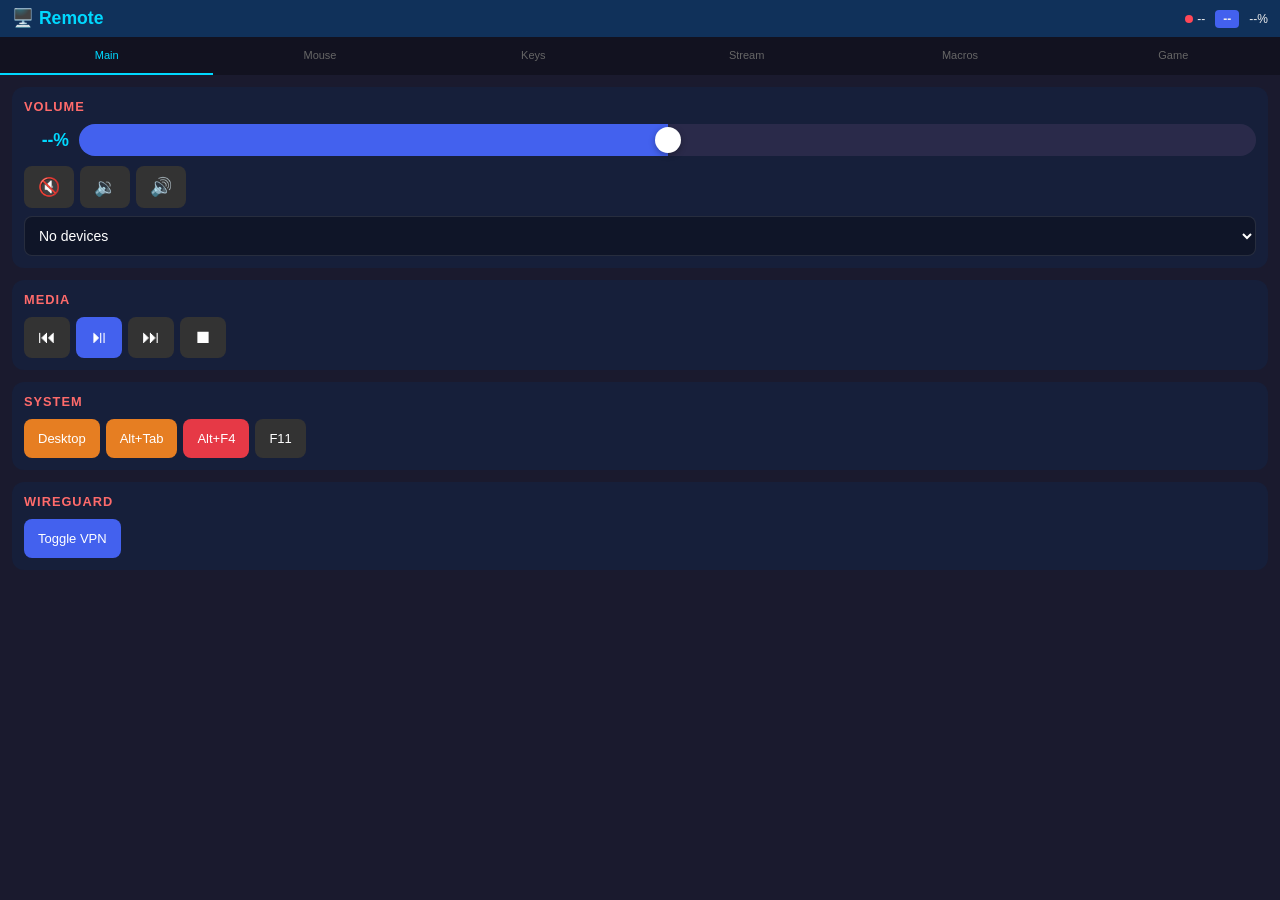
==== RemoteControl.server/wwwroot/index.html @ 5e9dc903 "ffs" ====
﻿<!DOCTYPE html>
<html lang="en">
<head>
    <meta charset="UTF-8">
    <meta name="viewport" content="width=device-width,initial-scale=1,maximum-scale=1,user-scalable=no">
    <title>Remote Control</title>
    <style>
        * {
            box-sizing: border-box;
            margin: 0;
            padding: 0
        }

        html, body {
            height: 100%;
            overflow: hidden;
            touch-action: none
        }

        body {
            font-family: -apple-system,BlinkMacSystemFont,'Segoe UI',Roboto,sans-serif;
            background: #1a1a2e;
            color: #eee;
            user-select: none;
            -webkit-user-select: none
        }

        .app {
            display: flex;
            flex-direction: column;
            height: 100vh;
            height: 100dvh
        }

        .header {
            background: rgba(15,52,96,.9);
            padding: 8px 12px;
            display: flex;
            align-items: center;
            justify-content: space-between;
            flex-shrink: 0
        }

        .header-title {
            font-size: 1.1em;
            color: #00d9ff;
            font-weight: 600
        }

        .header-status {
            display: flex;
            align-items: center;
            gap: 10px;
            font-size: .75em
        }

        .status-dot {
            width: 8px;
            height: 8px;
            border-radius: 50%;
            background: #ff4757;
            display: inline-block;
            margin-right: 4px
        }

            .status-dot.on {
                background: #00ff88;
                box-shadow: 0 0 8px #00ff88
            }

        .layout-badge {
            background: #4361ee;
            padding: 2px 8px;
            border-radius: 4px;
            font-weight: 600;
            cursor: pointer
        }

        .tabs {
            display: flex;
            background: rgba(0,0,0,.3);
            flex-shrink: 0
        }

        .tab {
            flex: 1;
            padding: 12px 4px;
            background: 0;
            border: 0;
            color: #666;
            font-size: 11px;
            cursor: pointer;
            border-bottom: 2px solid transparent
        }

            .tab.active {
                color: #00d9ff;
                border-bottom-color: #00d9ff
            }

        .content {
            flex: 1;
            overflow-y: auto;
            padding: 12px;
            display: none;
            flex-direction: column
        }

            .content.active {
                display: flex
            }

            .content.noscroll {
                overflow: hidden;
                padding: 8px
            }

        .section {
            background: rgba(22,33,62,.8);
            border-radius: 12px;
            padding: 12px;
            margin-bottom: 12px
        }

        h2 {
            color: #ff6b6b;
            margin: 0 0 10px;
            font-size: .8em;
            text-transform: uppercase;
            letter-spacing: 1px
        }

        .buttons {
            display: flex;
            flex-wrap: wrap;
            gap: 6px
        }

        .btn {
            padding: 12px 14px;
            border: 0;
            border-radius: 8px;
            cursor: pointer;
            font-size: 13px;
            font-weight: 500;
            -webkit-tap-highlight-color: transparent
        }

            .btn:active {
                transform: scale(.95);
                opacity: .8
            }

        .btn-primary {
            background: #4361ee;
            color: #fff
        }

        .btn-success {
            background: #2d6a4f;
            color: #fff
        }

        .btn-warning {
            background: #e67e22;
            color: #fff
        }

        .btn-danger {
            background: #e63946;
            color: #fff
        }

        .btn-dark {
            background: #333;
            color: #fff
        }

        .btn-icon {
            font-size: 18px;
            padding: 10px 14px
        }

        .btn-wide {
            flex: 1;
            min-width: 60px
        }

        .volume-row {
            display: flex;
            align-items: center;
            gap: 10px;
            margin-bottom: 10px
        }

        .volume-value {
            font-size: 1.1em;
            font-weight: 700;
            color: #00d9ff;
            min-width: 45px;
            text-align: right
        }

        .volume-slider {
            flex: 1;
            height: 32px;
            -webkit-appearance: none;
            background: linear-gradient(to right,#4361ee var(--val,50%),#2a2a4a var(--val,50%));
            border-radius: 16px;
            outline: 0
        }

            .volume-slider::-webkit-slider-thumb {
                -webkit-appearance: none;
                width: 26px;
                height: 26px;
                background: #fff;
                border-radius: 50%;
                box-shadow: 0 2px 6px rgba(0,0,0,.3)
            }

        .device-select {
            width: 100%;
            padding: 10px;
            background: rgba(0,0,0,.3);
            border: 1px solid rgba(255,255,255,.1);
            border-radius: 8px;
            color: #fff;
            font-size: 14px;
            margin-top: 8px
        }

            .device-select option {
                background: #1a1a2e
            }

        .touchpad {
            background: rgba(0,0,0,.4);
            border: 2px solid rgba(67,97,238,.3);
            border-radius: 12px;
            display: flex;
            flex-direction: column;
            align-items: center;
            justify-content: center;
            color: #444;
            font-size: 13px;
            touch-action: none
        }

            .touchpad.active {
                border-color: #4361ee;
                background: rgba(67,97,238,.15)
            }

            .touchpad.dragging {
                border-color: #e67e22
            }

        .touchpad-hint {
            font-size: 10px;
            color: #333;
            margin-top: 5px
        }

        .mouse-buttons {
            display: flex;
            gap: 6px;
            margin-top: 8px
        }

            .mouse-buttons .btn {
                flex: 1;
                padding: 14px
            }

        .keyboard-input {
            width: 100%;
            padding: 12px;
            background: rgba(0,0,0,.3);
            border: 2px solid rgba(67,97,238,.3);
            border-radius: 10px;
            color: #fff;
            font-size: 16px;
            text-align: center;
            outline: 0
        }

            .keyboard-input:focus {
                border-color: #4361ee;
                background: rgba(67,97,238,.1)
            }

            .keyboard-input::placeholder {
                color: #444
            }

        .arrows-grid {
            display: grid;
            grid-template-columns: repeat(3,1fr);
            gap: 6px;
            max-width: 160px;
            margin: 0 auto
        }

            .arrows-grid .btn {
                padding: 16px;
                font-size: 18px
            }

            .arrows-grid .empty {
                visibility: hidden
            }

        .macro-item {
            display: flex;
            align-items: center;
            justify-content: space-between;
            background: rgba(0,0,0,.2);
            padding: 10px;
            border-radius: 8px;
            margin-bottom: 6px
        }

        .macro-name {
            font-weight: 500;
            color: #00d9ff
        }

        .macro-category {
            font-size: .7em;
            background: #4361ee;
            padding: 2px 6px;
            border-radius: 4px;
            margin-left: 6px
        }

        #toast {
            position: fixed;
            bottom: 20px;
            left: 50%;
            transform: translateX(-50%) translateY(100px);
            background: rgba(0,0,0,.9);
            color: #fff;
            padding: 8px 18px;
            border-radius: 6px;
            font-size: .85em;
            transition: transform .25s;
            z-index: 1000
        }

            #toast.show {
                transform: translateX(-50%) translateY(0)
            }

        /* Stream */
        .stream-wrap {
            display: flex;
            flex-direction: column;
            height: 100%;
            gap: 6px
        }

        .stream-view {
            width: 100%;
            max-height: 40vh;
            aspect-ratio: 16/9;
            background: #000;
            border-radius: 8px;
            overflow: hidden;
            position: relative;
            display: flex;
            align-items: center;
            justify-content: center;
            flex-shrink: 0;
        }

            .stream-view canvas {
                width: 100%;
                height: 100%;
                object-fit: contain
            }

        .stream-overlay {
            position: absolute;
            color: #666;
            font-size: 14px
        }

        .stream-controls {
            flex: 1;
            display: flex;
            flex-direction: column;
            gap: 6px;
            min-height: 0
        }

        .stream-touchpad {
            flex: 1;
            min-height: 80px
        }

        .stream-controls.kb-mode .stream-touchpad,
        .stream-controls.kb-mode .mouse-buttons,
        .stream-controls.kb-mode .zoom-controls {
            display: none
        }

        .stream-controls .keyboard-input {
            display: none
        }

        .stream-controls.kb-mode .keyboard-input {
            display: block
        }

        .zoom-controls {
            display: flex;
            gap: 6px;
            justify-content: center
        }

            .zoom-controls .btn {
                padding: 8px 14px
            }

        .quick-keys {
            display: flex;
            gap: 4px;
            justify-content: center;
            flex-wrap: wrap
        }

            .quick-keys .btn {
                padding: 8px 12px;
                font-size: 12px
            }

        .stream-info {
            position: absolute;
            top: 5px;
            right: 5px;
            background: rgba(0,0,0,.7);
            padding: 2px 6px;
            border-radius: 4px;
            font-size: 10px;
            color: #0f0
        }

        .mouse-btn.active {
            transform: scale(.92);
            opacity: .7;
            transition: none
        }

        .mouse-btn {
            transition: transform .1s,opacity .1s
        }

        .stream-settings {
            display: flex;
            flex-wrap: wrap;
            gap: 8px;
            justify-content: space-between;
            align-items: center;
            margin-bottom: 6px
        }

        .fps-control {
            display: flex;
            align-items: center;
            gap: 4px
        }

        .fps-label {
            color: #888;
            font-size: 11px
        }

        .fps-value {
            color: #0f0;
            font-size: 12px;
            min-width: 24px;
            text-align: center
        }

        .btn-sm {
            padding: 4px 8px;
            font-size: 11px
        }

        /* ===== GAME LAYOUT ===== */
        #tab-game {
            padding: 0;
            flex-direction: column;
            height: 100%;
            position: relative;
        }

            #tab-game.active {
                display: flex;
            }

        .game-topbar {
            display: flex;
            justify-content: space-between;
            align-items: center;
            padding: 8px 10px;
            flex-shrink: 0;
            position: relative;
            z-index: 10;
            background: rgba(0,0,0,.3);
        }

        .game-area {
            flex: 1;
            position: relative;
            overflow: hidden;
            margin: 10px;
        }

        /* All game elements are absolute */
        .game-element {
            position: absolute;
            touch-action: none;
            user-select: none;
            display: flex;
            align-items: center;
            justify-content: center;
        }

        /* Stick */
        #el-stick {
            background: rgba(0,0,0,.5);
            border: 2px solid rgba(67,97,238,.4);
            border-radius: 16px;
        }

            #el-stick.active {
                border-color: #4361ee;
                background: rgba(67,97,238,.2);
            }

        .stick-knob {
            position: absolute;
            width: 50px;
            height: 50px;
            border-radius: 50%;
            background: rgba(67,97,238,.5);
            border: 2px solid rgba(0,217,255,.5);
            pointer-events: none;
        }

        /* Camera */
        #el-camera {
            background: rgba(0,0,0,.5);
            border: 2px solid rgba(67,97,238,.4);
            border-radius: 16px;
        }

            #el-camera.active {
                border-color: #4361ee;
                background: rgba(67,97,238,.2);
            }

            #el-camera.dragging {
                border-color: #e67e22;
            }

        /* Scroll */
        #el-scroll {
            background: rgba(0,0,0,.4);
            border: 2px solid rgba(67,97,238,.3);
            border-radius: 12px;
        }

            #el-scroll.active {
                border-color: #4361ee;
            }

        /* Labels */
        .el-label {
            position: absolute;
            top: 8px;
            left: 10px;
            font-size: 10px;
            color: #555;
            pointer-events: none;
        }

        .el-label-v {
            font-size: 10px;
            color: #555;
            writing-mode: vertical-rl;
            pointer-events: none;
        }

        /* Edge zone */
        .camera-edge-zone {
            position: absolute;
            top: 0;
            left: 0;
            right: 0;
            bottom: 0;
            border-radius: 14px;
            pointer-events: none;
            --edge-size: 8%;
            background: linear-gradient(to right, rgba(230,126,34,0.15) 0%, rgba(230,126,34,0.15) var(--edge-size), transparent var(--edge-size), transparent calc(100% - var(--edge-size)), rgba(230,126,34,0.15) calc(100% - var(--edge-size)), rgba(230,126,34,0.15) 100%), linear-gradient(to bottom, rgba(230,126,34,0.15) 0%, rgba(230,126,34,0.15) var(--edge-size), transparent var(--edge-size), transparent calc(100% - var(--edge-size)), rgba(230,126,34,0.15) calc(100% - var(--edge-size)), rgba(230,126,34,0.15) 100%);
        }

            .camera-edge-zone.hidden {
                display: none;
            }

            .camera-edge-zone.edge-active {
                background: linear-gradient(to right, rgba(230,126,34,0.4) 0%, rgba(230,126,34,0.4) var(--edge-size), transparent var(--edge-size), transparent calc(100% - var(--edge-size)), rgba(230,126,34,0.4) calc(100% - var(--edge-size)), rgba(230,126,34,0.4) 100%), linear-gradient(to bottom, rgba(230,126,34,0.4) 0%, rgba(230,126,34,0.4) var(--edge-size), transparent var(--edge-size), transparent calc(100% - var(--edge-size)), rgba(230,126,34,0.4) calc(100% - var(--edge-size)), rgba(230,126,34,0.4) 100%);
            }

        .camera-inner-zone {
            position: absolute;
            pointer-events: none;
            border: 1px dashed rgba(67,97,238,0.3);
            border-radius: 8px;
        }

            .camera-inner-zone.hidden {
                display: none;
            }

        /* Resize handle */
        .resize-handle {
            display: none;
            position: absolute;
            right: -4px;
            bottom: -4px;
            width: 16px;
            height: 16px;
            background: #00d9ff;
            border-radius: 3px;
            cursor: nwse-resize;
            z-index: 100;
        }

            .resize-handle::after {
                content: '⤡';
                font-size: 10px;
                color: #000;
            }

        /* Edit mode */
        .game-area.edit-mode .game-element {
            outline: 2px dashed rgba(0,217,255,.5);
            cursor: move;
        }

        .game-area.edit-mode .resize-handle {
            display: flex;
            align-items: center;
            justify-content: center;
        }

        .game-area.edit-mode .game-element:hover {
            outline-color: #00d9ff;
        }

        /* Custom buttons */
        .custom-btn {
            position: absolute;
            border-radius: 8px;
            font-size: 13px;
            font-weight: 500;
            display: flex;
            align-items: center;
            justify-content: center;
            touch-action: none;
        }

        /* Button states */
        .btn-on {
            outline: 2px solid #00ff88 !important;
            box-shadow: 0 0 10px rgba(0,255,136,.4);
        }

        /* GP State */
        .gp-state {
            font-size: 11px;
            color: #666;
            padding: 4px 8px;
            background: rgba(0,0,0,.3);
            border-radius: 4px;
        }

            .gp-state.on {
                color: #00ff88;
            }

        /* Layout Editor Overlay */
        .layout-editor-overlay {
            display: none;
            position: fixed;
            top: 0;
            left: 0;
            right: 0;
            bottom: 0;
            background: transparent;
            z-index: 200;
            pointer-events: none;
        }

            .layout-editor-overlay.show {
                display: block;
            }

        .layout-editor-topbar {
            display: flex;
            gap: 8px;
            padding: 10px;
            background: rgba(0,0,0,.9);
            justify-content: center;
            pointer-events: auto;
            position: absolute;
            top: 0;
            left: 0;
            right: 0;
        }

        /* Settings Modal */
        .game-settings-overlay {
            display: none;
            position: fixed;
            top: 0;
            left: 0;
            width: 100vw;
            height: 100vh;
            background: rgba(0,0,0,.8);
            z-index: 500;
            align-items: center;
            justify-content: center;
        }

            .game-settings-overlay.show {
                display: flex !important;
            }

        .game-settings-modal {
            background: #1a1a2e;
            border: 2px solid #4361ee;
            border-radius: 16px;
            padding: 20px;
            width: 320px;
            max-width: 90vw;
            max-height: 80vh;
            overflow-y: auto;
        }

        .game-settings-title {
            color: #00d9ff;
            font-size: 1.1em;
            margin-bottom: 16px;
            text-align: center;
        }

        .game-setting-row {
            display: flex;
            justify-content: space-between;
            align-items: center;
            padding: 8px 0;
            border-bottom: 1px solid rgba(255,255,255,.1);
        }

        .game-setting-label {
            color: #aaa;
            font-size: 13px;
        }

        .game-setting-control {
            display: flex;
            align-items: center;
            gap: 8px;
        }

        .game-toggle {
            width: 44px;
            height: 24px;
            background: #333;
            border-radius: 12px;
            position: relative;
            cursor: pointer;
        }

            .game-toggle.on {
                background: #2d6a4f;
            }

            .game-toggle::after {
                content: '';
                position: absolute;
                width: 20px;
                height: 20px;
                background: #fff;
                border-radius: 50%;
                top: 2px;
                left: 2px;
                transition: left .2s;
            }

            .game-toggle.on::after {
                left: 22px;
            }

        .game-slider {
            width: 80px;
            height: 6px;
            -webkit-appearance: none;
            background: #333;
            border-radius: 3px;
        }

            .game-slider::-webkit-slider-thumb {
                -webkit-appearance: none;
                width: 16px;
                height: 16px;
                background: #4361ee;
                border-radius: 50%;
                cursor: pointer;
            }

        .game-slider-value {
            color: #00d9ff;
            font-size: 11px;
            min-width: 32px;
            text-align: right;
        }

        .game-settings-close {
            margin-top: 12px;
            width: 100%;
        }

        /* Add Button Modal */
        .add-button-overlay {
            display: none;
            position: fixed;
            top: 0;
            left: 0;
            right: 0;
            bottom: 0;
            background: rgba(0,0,0,.8);
            z-index: 600;
            align-items: center;
            justify-content: center;
        }

            .add-button-overlay.show {
                display: flex;
            }

        .add-button-modal {
            background: #1a1a2e;
            border: 2px solid #4361ee;
            border-radius: 16px;
            padding: 20px;
            width: 280px;
        }

        .add-button-actions {
            display: flex;
            gap: 10px;
            margin-top: 16px;
        }

            .add-button-actions .btn {
                flex: 1;
            }

        .game-input, .game-select {
            width: 110px;
            padding: 6px 10px;
            background: rgba(0,0,0,.4);
            border: 1px solid rgba(255,255,255,.2);
            border-radius: 6px;
            color: #fff;
            font-size: 13px;
        }

            .game-select option {
                background: #1a1a2e;
            }

        /* Fullscreen */
        body.game-fs .header,
        body.game-fs .tabs {
            display: none !important;
        }

        body.game-fs #tab-game {
            padding: 0;
        }

        body.game-fs .game-topbar {
            padding: 6px 10px;
        }
    </style>
</head>
<body>
    <div class="app">
        <div class="header">
            <div class="header-title">🖥️ Remote</div>
            <div class="header-status">
                <span><span class="status-dot" id="wg-dot"></span><span id="wg-status">--</span></span>
                <span class="layout-badge" id="layout-badge" onclick="toggleLayout()">--</span>
                <span id="vol-display">--%</span>
            </div>
        </div>

        <div class="tabs">
            <button class="tab active" data-tab="main">Main</button>
            <button class="tab" data-tab="mouse">Mouse</button>
            <button class="tab" data-tab="keys">Keys</button>
            <button class="tab" data-tab="stream">Stream</button>
            <button class="tab" data-tab="macros">Macros</button>
            <button class="tab" data-tab="game">Game</button>
        </div>

        <!-- MAIN -->
        <div id="tab-main" class="content active">
            <div class="section">
                <h2>Volume</h2>
                <div class="volume-row">
                    <span class="volume-value" id="vol-value">--%</span>
                    <input type="range" min="0" max="100" value="50" class="volume-slider" id="vol-slider">
                </div>
                <div class="buttons">
                    <button class="btn btn-dark btn-icon" onclick="volAction('mute')">🔇</button>
                    <button class="btn btn-dark btn-icon" onclick="volAction('down')">🔉</button>
                    <button class="btn btn-dark btn-icon" onclick="volAction('up')">🔊</button>
                </div>
                <select class="device-select" id="audio-device"></select>
            </div>

            <div class="section">
                <h2>Media</h2>
                <div class="buttons">
                    <button class="btn btn-dark btn-icon" onclick="api('POST','/api/key/prev')">⏮</button>
                    <button class="btn btn-primary btn-icon" onclick="api('POST','/api/key/playpause')">⏯</button>
                    <button class="btn btn-dark btn-icon" onclick="api('POST','/api/key/next')">⏭</button>
                    <button class="btn btn-dark btn-icon" onclick="api('POST','/api/key/stop')">⏹</button>
                </div>
            </div>

            <div class="section">
                <h2>System</h2>
                <div class="buttons">
                    <button class="btn btn-warning" onclick="api('POST','/api/combo',{keys:['win','d']})">Desktop</button>
                    <button class="btn btn-warning" onclick="api('POST','/api/combo',{keys:['alt','tab']})">Alt+Tab</button>
                    <button class="btn btn-danger" onclick="api('POST','/api/combo',{keys:['alt','f4']})">Alt+F4</button>
                    <button class="btn btn-dark" onclick="api('POST','/api/key/f11')">F11</button>
                </div>
            </div>

            <div class="section">
                <h2>WireGuard</h2>
                <button class="btn btn-primary btn-wide" onclick="toggleWireGuard()">Toggle VPN</button>
            </div>
        </div>

        <!-- MOUSE -->
        <div id="tab-mouse" class="content">
            <div class="section" style="flex:1;display:flex;flex-direction:column">
                <h2>Touchpad</h2>
                <div class="touchpad" id="touchpad" style="flex:1;min-height:250px">
                    <div>Drag to move</div>
                    <div class="touchpad-hint">Tap | DoubleTap | Tap-Hold-Drag</div>
                    <div class="touchpad-hint">Two fingers = Scroll</div>
                </div>
                <div class="mouse-buttons">
                    <button class="btn btn-primary mouse-btn" data-btn="left">Left</button>
                    <button class="btn btn-dark mouse-btn" data-btn="middle">Mid</button>
                    <button class="btn btn-primary mouse-btn" data-btn="right">Right</button>
                </div>
            </div>
        </div>

        <!-- KEYS -->
        <div id="tab-keys" class="content">
            <div class="section">
                <h2>Live Input (realtime)</h2>
                <input type="text" class="keyboard-input" id="live-input" placeholder="Type here - sends instantly..." autocomplete="off">
            </div>

            <div class="section">
                <h2>Send Text (batch)</h2>
                <input type="text" class="keyboard-input" id="text-input" placeholder="Type, then press Send..." autocomplete="off">
                <div class="buttons" style="margin-top:8px">
                    <button class="btn btn-primary btn-wide" onclick="sendText()">Send</button>
                    <button class="btn btn-dark" onclick="$('#text-input').value=''">Clear</button>
                </div>
            </div>

            <div class="section">
                <h2>Arrows</h2>
                <div class="arrows-grid">
                    <div class="empty"></div>
                    <button class="btn btn-dark" onclick="api('POST','/api/key/up')">↑</button>
                    <div class="empty"></div>
                    <button class="btn btn-dark" onclick="api('POST','/api/key/left')">←</button>
                    <button class="btn btn-primary" onclick="api('POST','/api/key/enter')">↵</button>
                    <button class="btn btn-dark" onclick="api('POST','/api/key/right')">→</button>
                    <div class="empty"></div>
                    <button class="btn btn-dark" onclick="api('POST','/api/key/down')">↓</button>
                    <div class="empty"></div>
                </div>
            </div>

            <div class="section">
                <h2>Common</h2>
                <div class="buttons">
                    <button class="btn btn-dark" onclick="api('POST','/api/key/space')">Space</button>
                    <button class="btn btn-dark" onclick="api('POST','/api/key/tab')">Tab</button>
                    <button class="btn btn-dark" onclick="api('POST','/api/key/esc')">Esc</button>
                    <button class="btn btn-dark" onclick="api('POST','/api/key/backspace')">⌫</button>
                    <button class="btn btn-dark" onclick="api('POST','/api/key/delete')">Del</button>
                </div>
            </div>

            <div class="section">
                <h2>Combos</h2>
                <div class="buttons">
                    <button class="btn btn-primary" onclick="api('POST','/api/combo',{keys:['ctrl','c']})">^C</button>
                    <button class="btn btn-primary" onclick="api('POST','/api/combo',{keys:['ctrl','v']})">^V</button>
                    <button class="btn btn-primary" onclick="api('POST','/api/combo',{keys:['ctrl','z']})">^Z</button>
                    <button class="btn btn-primary" onclick="api('POST','/api/combo',{keys:['ctrl','a']})">^A</button>
                    <button class="btn btn-primary" onclick="api('POST','/api/combo',{keys:['ctrl','s']})">^S</button>
                    <button class="btn btn-warning" onclick="api('POST','/api/combo',{keys:['ctrl','shift','esc']})">TaskMgr</button>
                </div>
            </div>
        </div>

        <!-- STREAM -->
        <div id="tab-stream" class="content noscroll">
            <div class="stream-wrap">
                <div class="stream-view" id="stream-view">
                    <canvas id="stream-canvas"></canvas>
                    <div class="stream-overlay" id="stream-overlay">Tap to start</div>
                    <div class="stream-info" id="stream-info"></div>
                </div>
                <div class="stream-controls" id="stream-controls">
                    <div class="stream-settings">
                        <div class="fps-control">
                            <span class="fps-label">FPS:</span>
                            <button class="btn btn-dark btn-sm" onclick="setFps(10)">10</button>
                            <button class="btn btn-dark btn-sm" onclick="setFps(20)">20</button>
                            <button class="btn btn-dark btn-sm" onclick="setFps(30)">30</button>
                            <button class="btn btn-primary btn-sm" onclick="setFps(60)">60</button>
                            <span id="fps-display" class="fps-value">60</span>
                        </div>
                        <div class="zoom-controls">
                            <button class="btn btn-dark" onclick="zoomOut()">−</button>
                            <span id="zoom-label" style="color:#888;font-size:12px;min-width:50px;text-align:center">1.0x</span>
                            <button class="btn btn-dark" onclick="zoomIn()">+</button>
                            <button class="btn btn-dark" onclick="zoomReset()">Reset</button>
                        </div>
                    </div>
                    <div class="touchpad stream-touchpad" id="stream-touchpad">Touchpad</div>
                    <div class="mouse-buttons">
                        <button class="btn btn-primary mouse-btn" data-btn="left">L</button>
                        <button class="btn btn-dark mouse-btn" data-btn="middle">M</button>
                        <button class="btn btn-primary mouse-btn" data-btn="right">R</button>
                    </div>
                    <input type="text" class="keyboard-input" id="stream-input" placeholder="Type here..." autocomplete="off">
                    <div class="quick-keys">
                        <button class="btn btn-dark" onclick="api('POST','/api/key/esc')">Esc</button>
                        <button class="btn btn-dark" onclick="api('POST','/api/key/tab')">Tab</button>
                        <button class="btn btn-primary" onclick="api('POST','/api/key/enter')">↵</button>
                        <button class="btn btn-dark" onclick="api('POST','/api/key/backspace')">⌫</button>
                        <button class="btn btn-dark" onclick="api('POST','/api/key/space')">___</button>
                        <button class="btn btn-success" id="btn-toggle-kb">⌨️</button>
                    </div>
                </div>
            </div>
        </div>

        <!-- GAME -->
        <div id="tab-game" class="content noscroll">
            <div class="game-topbar">
                <button class="btn btn-dark" id="game-btn-fs">Fullscreen</button>
                <span class="gp-state" id="gp-state">GP: off</span>
                <button class="btn btn-dark" id="game-btn-settings">⚙️</button>
            </div>

            <div class="game-area" id="game-area">
                <!-- Все элементы теперь absolute -->
                <div class="game-element" id="el-stick" data-el="stick" data-square="1">
                    <span class="el-label">Move</span>
                    <div class="stick-knob" id="game-stick-knob"></div>
                    <div class="resize-handle"></div>
                </div>

                <button class="btn btn-dark game-element" id="el-ctrl" data-el="ctrl" data-key="ctrl" data-mode="toggle">Ctrl<div class="resize-handle"></div></button>

                <button class="btn btn-primary game-element" id="el-space" data-el="space" data-key="space" data-mode="hold">Space<div class="resize-handle"></div></button>

                <button class="btn btn-warning game-element" id="el-buy" data-el="buy" data-key="b" data-mode="hold">B<div class="resize-handle"></div></button>

                <div class="game-element" id="el-scroll" data-el="scroll">
                    <span class="el-label-v">Scroll</span>
                    <div class="resize-handle"></div>
                </div>

                <button class="btn btn-primary game-element" id="el-rmb" data-el="rmb" data-btn="right" data-mode="hold">RMB<div class="resize-handle"></div></button>
                <button class="btn btn-primary game-element" id="el-lmb" data-el="lmb" data-btn="left" data-mode="hold">LMB<div class="resize-handle"></div></button>

                <button class="btn btn-dark game-element" id="el-btnE" data-el="btnE" data-key="e" data-mode="hold">E<div class="resize-handle"></div></button>
                <button class="btn btn-dark game-element" id="el-btnF" data-el="btnF" data-key="f" data-mode="hold">F<div class="resize-handle"></div></button>
                <button class="btn btn-dark game-element" id="el-btnR" data-el="btnR" data-key="r" data-mode="hold">R<div class="resize-handle"></div></button>

                <div class="game-element" id="el-camera" data-el="camera">
                    <span class="el-label">Camera</span>
                    <div class="camera-edge-zone" id="camera-edge-zone"></div>
                    <div class="camera-inner-zone" id="camera-inner-zone"></div>
                    <div class="resize-handle"></div>
                </div>
            </div>
        </div>

        <!-- Settings Modal -->
        <div class="game-settings-overlay" id="game-settings-overlay">
            <div class="game-settings-modal">
                <div class="game-settings-title">⚙️ Game Settings</div>

                <div class="game-setting-row">
                    <span class="game-setting-label">Touchpad LMB Mode</span>
                    <div class="game-setting-control">
                        <div class="game-toggle on" id="setting-touchpad-lmb" data-setting="touchpadLmb"></div>
                    </div>
                </div>

                <div class="game-setting-row">
                    <span class="game-setting-label">Edge Zone</span>
                    <div class="game-setting-control">
                        <div class="game-toggle on" id="setting-edge-zone" data-setting="edgeZone"></div>
                    </div>
                </div>

                <div class="game-setting-row">
                    <span class="game-setting-label">Edge Size</span>
                    <div class="game-setting-control">
                        <input type="range" class="game-slider" id="setting-edge-size" min="3" max="15" value="8">
                        <span class="game-slider-value" id="setting-edge-size-val">8%</span>
                    </div>
                </div>

                <div class="game-setting-row">
                    <span class="game-setting-label">Edge Speed</span>
                    <div class="game-setting-control">
                        <input type="range" class="game-slider" id="setting-edge-speed" min="5" max="30" value="12">
                        <span class="game-slider-value" id="setting-edge-speed-val">12</span>
                    </div>
                </div>

                <div class="game-setting-row">
                    <span class="game-setting-label">Camera Sensitivity</span>
                    <div class="game-setting-control">
                        <input type="range" class="game-slider" id="setting-cam-sens" min="5" max="30" value="15">
                        <span class="game-slider-value" id="setting-cam-sens-val">1.5x</span>
                    </div>
                </div>

                <div class="game-setting-row">
                    <span class="game-setting-label">Edit Layout</span>
                    <div class="game-setting-control">
                        <button class="btn btn-warning" id="btn-edit-layout">✏️ Edit</button>
                    </div>
                </div>

                <button class="btn btn-primary game-settings-close" id="game-settings-close">Close</button>
            </div>
        </div>

        <!-- Layout Editor Overlay -->
        <div class="layout-editor-overlay" id="layout-editor-overlay">
            <div class="layout-editor-topbar">
                <button class="btn btn-success" id="btn-add-button">+ Add</button>
                <button class="btn btn-danger" id="btn-reset-layout">↺ Reset</button>
                <button class="btn btn-primary" id="btn-save-layout">💾 Save</button>
                <button class="btn btn-dark" id="btn-cancel-layout">✕</button>
            </div>
        </div>

        <!-- Add Button Modal -->
        <div class="add-button-overlay" id="add-button-overlay">
            <div class="add-button-modal">
                <div class="game-settings-title">Add Button</div>

                <div class="game-setting-row">
                    <span class="game-setting-label">Label</span>
                    <input type="text" class="game-input" id="new-btn-label" placeholder="G">
                </div>

                <div class="game-setting-row">
                    <span class="game-setting-label">Type</span>
                    <select class="game-select" id="new-btn-type">
                        <option value="key-hold">Key (Hold)</option>
                        <option value="key-press">Key (Press)</option>
                        <option value="key-toggle">Key (Toggle)</option>
                        <option value="mouse-hold">Mouse (Hold)</option>
                    </select>
                </div>

                <div class="game-setting-row">
                    <span class="game-setting-label">Key/Button</span>
                    <input type="text" class="game-input" id="new-btn-action" placeholder="g / space / left">
                </div>

                <div class="game-setting-row">
                    <span class="game-setting-label">Color</span>
                    <select class="game-select" id="new-btn-color">
                        <option value="btn-dark">Dark</option>
                        <option value="btn-primary">Blue</option>
                        <option value="btn-success">Green</option>
                        <option value="btn-warning">Orange</option>
                        <option value="btn-danger">Red</option>
                    </select>
                </div>

                <div class="add-button-actions">
                    <button class="btn btn-primary" id="btn-confirm-add">Add</button>
                    <button class="btn btn-dark" id="btn-cancel-add">Cancel</button>
                </div>
            </div>
        </div>

        <!-- MACROS -->
        <div id="tab-macros" class="content">
            <div class="section">
                <h2>Macros</h2>
                <div id="macros-list"></div>
                <button class="btn btn-success" style="width:100%;margin-top:10px" onclick="alert('Coming soon!')">+ New</button>
            </div>
        </div>
    </div>

    <!-- Game Settings Modal -->
    <div class="game-settings-overlay" id="game-settings-overlay">
        <div class="game-settings-modal">
            <div class="game-settings-title">⚙️ Game Settings</div>

            <div class="game-setting-row">
                <span class="game-setting-label">Touchpad LMB Mode</span>
                <div class="game-setting-control">
                    <div class="game-toggle on" id="setting-touchpad-lmb" data-setting="touchpadLmb"></div>
                </div>
            </div>

            <div class="game-setting-row">
                <span class="game-setting-label">Edge Zone</span>
                <div class="game-setting-control">
                    <div class="game-toggle on" id="setting-edge-zone" data-setting="edgeZone"></div>
                </div>
            </div>

            <div class="game-setting-row">
                <span class="game-setting-label">Edge Size</span>
                <div class="game-setting-control">
                    <input type="range" class="game-slider" id="setting-edge-size" min="3" max="15" value="8">
                    <span class="game-slider-value" id="setting-edge-size-val">8%</span>
                </div>
            </div>

            <div class="game-setting-row">
                <span class="game-setting-label">Edge Speed</span>
                <div class="game-setting-control">
                    <input type="range" class="game-slider" id="setting-edge-speed" min="5" max="30" value="12">
                    <span class="game-slider-value" id="setting-edge-speed-val">12</span>
                </div>
            </div>

            <div class="game-setting-row">
                <span class="game-setting-label">Camera Sensitivity</span>
                <div class="game-setting-control">
                    <input type="range" class="game-slider" id="setting-cam-sens" min="5" max="30" value="15">
                    <span class="game-slider-value" id="setting-cam-sens-val">1.5x</span>
                </div>
            </div>

            <div class="game-setting-row">
                <span class="game-setting-label">Edit Layout</span>
                <div class="game-setting-control">
                    <button class="btn btn-warning" id="btn-edit-layout">✏️ Edit</button>
                </div>
            </div>

            <button class="btn btn-primary game-settings-close" id="game-settings-close">Close</button>
        </div>
    </div>

    <!-- Layout Editor Overlay -->
    <div class="layout-editor-overlay" id="layout-editor-overlay">
        <div class="layout-editor-topbar">
            <button class="btn btn-success" id="btn-add-button">+ Add Button</button>
            <button class="btn btn-primary" id="btn-save-layout">💾 Save</button>
            <button class="btn btn-dark" id="btn-cancel-layout">✕ Cancel</button>
        </div>
        <div class="layout-editor-hint">Drag buttons to move. Tap to edit. Long-press to delete.</div>
    </div>

    <!-- Add Button Modal -->
    <div class="add-button-overlay" id="add-button-overlay">
        <div class="add-button-modal">
            <div class="game-settings-title">Add Button</div>

            <div class="game-setting-row">
                <span class="game-setting-label">Label</span>
                <input type="text" class="game-input" id="new-btn-label" placeholder="E" maxlength="10">
            </div>

            <div class="game-setting-row">
                <span class="game-setting-label">Type</span>
                <select class="game-select" id="new-btn-type">
                    <option value="key">Key Press</option>
                    <option value="key-hold">Key Hold</option>
                    <option value="key-toggle">Key Toggle</option>
                    <option value="mouse">Mouse Button</option>
                </select>
            </div>

            <div class="game-setting-row">
                <span class="game-setting-label">Action</span>
                <input type="text" class="game-input" id="new-btn-action" placeholder="e / left / space">
            </div>

            <div class="game-setting-row">
                <span class="game-setting-label">Color</span>
                <select class="game-select" id="new-btn-color">
                    <option value="btn-dark">Dark</option>
                    <option value="btn-primary">Blue</option>
                    <option value="btn-success">Green</option>
                    <option value="btn-warning">Orange</option>
                    <option value="btn-danger">Red</option>
                </select>
            </div>

            <div class="add-button-actions">
                <button class="btn btn-primary" id="btn-confirm-add">Add</button>
                <button class="btn btn-dark" id="btn-cancel-add">Cancel</button>
            </div>
        </div>
    </div>

    <div id="toast"></div>

    <script>
        // ==================== UTILS ====================
        const $ = s => document.querySelector(s);
        const $$ = s => document.querySelectorAll(s);

        function toast(m, d = 1500) {
            const t = $('#toast');
            t.textContent = m;
            t.classList.add('show');
            setTimeout(() => t.classList.remove('show'), d);
        }

        async function api(method, path, body = null, silent = false) {
            try {
                const opts = { method };
                if (body) {
                    opts.headers = { 'Content-Type': 'application/json' };
                    opts.body = JSON.stringify(body);
                }
                const r = await fetch(path, opts);
                const d = await r.json();
                if (!silent) {
                    toast(d.status || d.key || d.layout || d.name || 'OK');
                }
                return d;
            } catch (e) {
                console.error(path, e);
                if (!silent) toast('Error');
                return { success: false };
            }
        }

        const apiS = (m, p, b) => api(m, p, b, true);

        function fire(method, path, body = null) {
            const opts = { method };
            if (body) {
                opts.headers = { 'Content-Type': 'application/json' };
                opts.body = JSON.stringify(body);
            }
            fetch(path, opts).catch(() => { });
        }

        // ==================== KEY/MOUSE HELPERS ====================
        function keyDown(k) { fire('POST', `/api/key/down/${encodeURIComponent(k)}`); }
        function keyUp(k) { fire('POST', `/api/key/up/${encodeURIComponent(k)}`); }
        function keyPress(k) { fire('POST', `/api/key/${encodeURIComponent(k)}`); }
        function mouseDown(btn) { fire('POST', `/api/mouse/down/${btn}`); }
        function mouseUp(btn) { fire('POST', `/api/mouse/up/${btn}`); }
        function mouseMove(dx, dy) { fire('POST', '/api/mouse/move', { x: dx, y: dy, absolute: false }); }
        function mouseWheel(delta) { fire('POST', '/api/mouse/scroll', { delta }); }
        function mouseClick(btn) { fire('POST', `/api/mouse/click/${btn}`); }

        // ==================== TABS ====================
        let currentTab = 'main';

        $$('.tab').forEach(t => t.onclick = () => {
            $$('.tab').forEach(x => x.classList.remove('active'));
            $$('.content').forEach(x => x.classList.remove('active'));
            t.classList.add('active');
            $('#tab-' + t.dataset.tab).classList.add('active');

            if (currentTab === 'stream' && t.dataset.tab !== 'stream') stopStream();
            if (t.dataset.tab === 'stream') startStream();

            if (currentTab === 'game' && t.dataset.tab !== 'game') gpDisconnect();
            if (t.dataset.tab === 'game') gpConnect();

            currentTab = t.dataset.tab;
        });

        // ==================== STATUS ====================
        async function updateStatus() {
            try {
                const vol = await apiS('GET', '/api/volume');
                if (vol && vol.volume !== undefined && vol.volume >= 0) {
                    setVolumeUI(vol.volume);
                }
                const wg = await apiS('GET', '/api/wg/status');
                if (wg && wg.status) {
                    $('#wg-status').textContent = wg.status;
                    $('#wg-dot').classList.toggle('on', wg.status === 'Running');
                }
                const layout = await apiS('GET', '/api/keyboard/layout');
                if (layout && layout.layout) {
                    $('#layout-badge').textContent = layout.layout;
                }
            } catch (e) {
                console.error('updateStatus', e);
            }
        }

        function setVolumeUI(v) {
            $('#vol-display').textContent = v + '%';
            $('#vol-value').textContent = v + '%';
            $('#vol-slider').value = v;
            $('#vol-slider').style.setProperty('--val', v + '%');
        }

        async function toggleWireGuard() {
            toast('Toggling...');
            await api('POST', '/api/wg/toggle');
            setTimeout(updateStatus, 500);
        }

        function toggleLayout() {
            api('POST', '/api/keyboard/layout/toggle').then(() => setTimeout(updateStatus, 200));
        }

        // ==================== VOLUME ====================
        let volTimeout;
        $('#vol-slider').oninput = function () {
            const v = this.value;
            setVolumeUI(v);
            clearTimeout(volTimeout);
            volTimeout = setTimeout(() => apiS('POST', '/api/volume/set', { level: parseInt(v) }), 100);
        };

        async function volAction(action) {
            if (action === 'mute') {
                await apiS('POST', '/api/volume/mute');
            } else if (action === 'up') {
                await apiS('POST', '/api/key/volup');
            } else if (action === 'down') {
                await apiS('POST', '/api/key/voldown');
            }
            setTimeout(updateStatus, 200);
        }

        // ==================== AUDIO DEVICES ====================
        async function loadAudioDevices() {
            const d = await apiS('GET', '/api/audio/devices');
            const sel = $('#audio-device');
            if (d && d.success && d.devices && d.devices.length) {
                sel.innerHTML = d.devices.map(x =>
                    `<option value="${x.name}"${x.isDefault ? ' selected' : ''}>${x.name}</option>`
                ).join('');
            } else {
                sel.innerHTML = '<option>No devices</option>';
            }
        }

        $('#audio-device').onchange = async function () {
            const name = this.value;
            toast('Switching...');
            const result = await api('POST', '/api/audio/device', { name }, true);
            if (result && result.success) {
                toast('Switched to: ' + name);
            } else {
                toast('Failed to switch');
            }
            setTimeout(() => {
                loadAudioDevices();
                updateStatus();
            }, 1000);
        };

        // ==================== GLOBAL TOUCH STATE ====================
        const activeTouches = new Map();

        // ==================== MOUSE BUTTONS ====================
        document.querySelectorAll('.mouse-btn').forEach(btn => {
            const btnType = btn.dataset.btn;
            if (!btnType) return;

            btn.addEventListener('touchstart', e => {
                e.preventDefault();
                e.stopPropagation();
                for (const touch of e.changedTouches) {
                    activeTouches.set(touch.identifier, 'button');
                }
                btn.classList.add('active');
                fire('POST', `/api/mouse/down/${btnType}`);
            }, { passive: false, capture: true });

            btn.addEventListener('touchend', e => {
                e.preventDefault();
                e.stopPropagation();
                for (const touch of e.changedTouches) {
                    activeTouches.delete(touch.identifier);
                }
                btn.classList.remove('active');
                fire('POST', `/api/mouse/up/${btnType}`);
            }, { passive: false, capture: true });

            btn.addEventListener('touchcancel', e => {
                for (const touch of e.changedTouches) {
                    activeTouches.delete(touch.identifier);
                }
                btn.classList.remove('active');
                fire('POST', `/api/mouse/up/${btnType}`);
            }, { capture: true });

            btn.addEventListener('mousedown', () => {
                if ('ontouchstart' in window) return;
                btn.classList.add('active');
                fire('POST', `/api/mouse/down/${btnType}`);
            });

            btn.addEventListener('mouseup', () => {
                if ('ontouchstart' in window) return;
                btn.classList.remove('active');
                fire('POST', `/api/mouse/up/${btnType}`);
            });

            btn.addEventListener('mouseleave', () => {
                if (btn.classList.contains('active')) {
                    btn.classList.remove('active');
                    fire('POST', `/api/mouse/up/${btnType}`);
                }
            });
        });

        // ==================== TOUCHPAD ====================
        function initTouchpad(id) {
            const pad = document.getElementById(id);
            if (!pad) return;

            let lastPos = null;
            let tapStartTime = 0;
            let hasMoved = false;
            let firstTapTime = 0;
            let waitingSecondTap = false;
            let isDragging = false;
            let dragStarted = false;
            let singleTapTimer = null;
            let dragTimer = null;
            let padTouches = new Set();

            const SENS = 1.8;
            const TAP_TIMEOUT = 280;
            const DRAG_DELAY = 140;

            pad.addEventListener('touchstart', e => {
                e.preventDefault();
                for (const touch of e.changedTouches) {
                    if (activeTouches.get(touch.identifier) === 'button') continue;
                    activeTouches.set(touch.identifier, 'touchpad');
                    padTouches.add(touch.identifier);
                }

                const count = padTouches.size;
                if (count === 0) return;

                pad.classList.add('active');

                let touchOnPad = null;
                for (const touch of e.touches) {
                    if (padTouches.has(touch.identifier)) {
                        touchOnPad = touch;
                        break;
                    }
                }
                if (!touchOnPad) return;

                if (count >= 2) {
                    let sumX = 0, sumY = 0, n = 0;
                    for (const touch of e.touches) {
                        if (padTouches.has(touch.identifier)) {
                            sumX += touch.clientX;
                            sumY += touch.clientY;
                            n++;
                        }
                    }
                    lastPos = { x: sumX / n, y: sumY / n };
                    clearTimeout(singleTapTimer);
                    clearTimeout(dragTimer);
                    waitingSecondTap = false;
                    isDragging = false;
                    return;
                }

                lastPos = { x: touchOnPad.clientX, y: touchOnPad.clientY };
                tapStartTime = Date.now();
                hasMoved = false;

                if (waitingSecondTap && (Date.now() - firstTapTime) < TAP_TIMEOUT) {
                    clearTimeout(singleTapTimer);
                    waitingSecondTap = false;
                    isDragging = true;
                    dragTimer = setTimeout(() => {
                        if (isDragging && !hasMoved && !dragStarted) {
                            dragStarted = true;
                            pad.classList.add('dragging');
                            fire('POST', '/api/mouse/down/left');
                        }
                    }, DRAG_DELAY);
                }
            }, { passive: false });

            pad.addEventListener('touchmove', e => {
                e.preventDefault();
                if (!lastPos) return;

                const padTouchList = [];
                for (const touch of e.touches) {
                    if (padTouches.has(touch.identifier)) {
                        padTouchList.push(touch);
                    }
                }

                const count = padTouchList.length;
                if (count === 0) return;

                if (count >= 2) {
                    let sumX = 0, sumY = 0;
                    for (const t of padTouchList) {
                        sumX += t.clientX;
                        sumY += t.clientY;
                    }
                    const cx = sumX / count;
                    const cy = sumY / count;
                    const dy = lastPos.y - cy;
                    lastPos = { x: cx, y: cy };
                    if (Math.abs(dy) > 1) {
                        fire('POST', '/api/mouse/scroll', { delta: Math.round(-dy * 4) });
                    }
                } else {
                    const touch = padTouchList[0];
                    const dx = touch.clientX - lastPos.x;
                    const dy = touch.clientY - lastPos.y;

                    if (Math.abs(dx) > 1 || Math.abs(dy) > 1) {
                        hasMoved = true;
                        lastPos = { x: touch.clientX, y: touch.clientY };

                        if (isDragging && !dragStarted) {
                            clearTimeout(dragTimer);
                            dragStarted = true;
                            pad.classList.add('dragging');
                            fire('POST', '/api/mouse/down/left');
                        }

                        const moveDx = Math.round(dx * SENS);
                        const moveDy = Math.round(dy * SENS);
                        if (moveDx || moveDy) {
                            fire('POST', '/api/mouse/move', { x: moveDx, y: moveDy });
                        }
                    }
                }
            }, { passive: false });

            pad.addEventListener('touchend', e => {
                e.preventDefault();
                for (const touch of e.changedTouches) {
                    padTouches.delete(touch.identifier);
                    activeTouches.delete(touch.identifier);
                }

                const remaining = padTouches.size;

                if (remaining === 0) {
                    pad.classList.remove('active', 'dragging');
                    clearTimeout(dragTimer);

                    if (dragStarted) {
                        fire('POST', '/api/mouse/up/left');
                        isDragging = false;
                        dragStarted = false;
                    } else if (isDragging) {
                        isDragging = false;
                        fire('POST', '/api/mouse/click/double');
                    } else if (!hasMoved && (Date.now() - tapStartTime) < TAP_TIMEOUT) {
                        firstTapTime = Date.now();
                        waitingSecondTap = true;
                        singleTapTimer = setTimeout(() => {
                            if (waitingSecondTap) {
                                waitingSecondTap = false;
                                fire('POST', '/api/mouse/click/left');
                            }
                        }, TAP_TIMEOUT);
                    }
                    lastPos = null;
                } else {
                    let sumX = 0, sumY = 0, n = 0;
                    for (const touch of e.touches) {
                        if (padTouches.has(touch.identifier)) {
                            sumX += touch.clientX;
                            sumY += touch.clientY;
                            n++;
                        }
                    }
                    if (n > 0) {
                        lastPos = { x: sumX / n, y: sumY / n };
                    }
                }
            }, { passive: false });

            pad.addEventListener('touchcancel', e => {
                for (const touch of e.changedTouches) {
                    padTouches.delete(touch.identifier);
                    activeTouches.delete(touch.identifier);
                }
                if (padTouches.size === 0) {
                    pad.classList.remove('active', 'dragging');
                    if (dragStarted) {
                        fire('POST', '/api/mouse/up/left');
                    }
                    clearTimeout(singleTapTimer);
                    clearTimeout(dragTimer);
                    isDragging = false;
                    dragStarted = false;
                    waitingSecondTap = false;
                    lastPos = null;
                }
            });
        }

        initTouchpad('touchpad');
        initTouchpad('stream-touchpad');

        // ==================== KEYBOARD ====================
        const liveInput = $('#live-input');
        if (liveInput) {
            let buffer = '';
            let sendTimer = null;

            liveInput.oninput = e => {
                const data = e.data;
                if (data) buffer += data;
                clearTimeout(sendTimer);
                sendTimer = setTimeout(() => {
                    if (buffer) {
                        apiS('POST', '/api/type', { text: buffer });
                        buffer = '';
                    }
                    liveInput.value = '';
                }, 120);
            };

            liveInput.onkeydown = e => {
                const map = {
                    Backspace: 'backspace', Enter: 'enter', Tab: 'tab', Escape: 'esc',
                    ArrowUp: 'up', ArrowDown: 'down', ArrowLeft: 'left', ArrowRight: 'right'
                };
                if (map[e.key]) {
                    e.preventDefault();
                    if (buffer) {
                        apiS('POST', '/api/type', { text: buffer });
                        buffer = '';
                        liveInput.value = '';
                    }
                    apiS('POST', '/api/key/' + map[e.key]);
                }
            };
        }

        function sendText() {
            const inp = $('#text-input');
            if (inp && inp.value) {
                api('POST', '/api/type', { text: inp.value });
                inp.value = '';
            }
        }

        const streamInput = $('#stream-input');
        const streamControls = $('#stream-controls');

        if (streamInput) {
            let buffer = '';
            let sendTimer = null;

            streamInput.oninput = e => {
                const data = e.data;
                if (data) buffer += data;
                clearTimeout(sendTimer);
                sendTimer = setTimeout(() => {
                    if (buffer) {
                        apiS('POST', '/api/type', { text: buffer });
                        buffer = '';
                    }
                    streamInput.value = '';
                }, 120);
            };

            streamInput.onkeydown = e => {
                const map = {
                    Backspace: 'backspace', Enter: 'enter', Tab: 'tab', Escape: 'esc',
                    ArrowUp: 'up', ArrowDown: 'down', ArrowLeft: 'left', ArrowRight: 'right'
                };
                if (map[e.key]) {
                    e.preventDefault();
                    if (buffer) {
                        apiS('POST', '/api/type', { text: buffer });
                        buffer = '';
                        streamInput.value = '';
                    }
                    apiS('POST', '/api/key/' + map[e.key]);
                }
            };

            streamInput.onfocus = () => streamControls.classList.add('kb-mode');
            streamInput.onblur = () => streamControls.classList.remove('kb-mode');
        }

        $('#btn-toggle-kb')?.addEventListener('click', () => {
            if (streamControls.classList.contains('kb-mode')) {
                streamControls.classList.remove('kb-mode');
                streamInput.blur();
            } else {
                streamControls.classList.add('kb-mode');
                setTimeout(() => streamInput.focus(), 50);
            }
        });

        // ==================== STREAM ====================
        let ws = null;
        let currentZoom = 1;
        const canvas = $('#stream-canvas');
        const ctx = canvas ? canvas.getContext('2d') : null;
        const streamView = $('#stream-view');

        function startStream() {
            if (ws && ws.readyState === WebSocket.OPEN) return;
            const overlay = $('#stream-overlay');
            if (overlay) { overlay.style.display = 'flex'; overlay.textContent = 'Connecting...'; }
            loadFps();
            const proto = location.protocol === 'https:' ? 'wss:' : 'ws:';
            ws = new WebSocket(`${proto}//${location.host}/ws/screen`);
            ws.binaryType = 'arraybuffer';

            ws.onopen = () => {
                if (overlay) overlay.style.display = 'none';
                updateZoomLabel();
            };

            ws.onmessage = e => {
                if (!ctx) return;
                const blob = new Blob([e.data], { type: 'image/jpeg' });
                const url = URL.createObjectURL(blob);
                const img = new Image();
                img.onload = () => {
                    canvas.width = img.width;
                    canvas.height = img.height;
                    ctx.drawImage(img, 0, 0);
                    URL.revokeObjectURL(url);
                };
                img.src = url;
            };

            ws.onclose = () => {
                ws = null;
                if (overlay) { overlay.style.display = 'flex'; overlay.textContent = 'Tap to start'; }
            };

            ws.onerror = () => { if (ws) ws.close(); };
        }

        function stopStream() {
            if (ws) { ws.close(); ws = null; }
        }

        if (streamView) {
            streamView.onclick = e => {
                if (e.target.id === 'stream-overlay') {
                    if (!ws || ws.readyState !== WebSocket.OPEN) startStream();
                }
            };
        }

        async function zoomIn() {
            const d = await apiS('POST', '/api/screen/zoom', { action: 'in' });
            if (d) updateZoomFromResponse(d);
        }

        async function zoomOut() {
            const d = await apiS('POST', '/api/screen/zoom', { action: 'out' });
            if (d) updateZoomFromResponse(d);
        }

        async function zoomReset() {
            const d = await apiS('POST', '/api/screen/zoom', { action: 'reset' });
            if (d) updateZoomFromResponse(d);
            toast('Reset');
        }

        async function zoomSet(level) {
            const d = await apiS('POST', '/api/screen/zoom', { action: 'set', level });
            if (d) updateZoomFromResponse(d);
        }

        async function panBy(dx, dy) {
            await apiS('POST', '/api/screen/pan', { x: dx, y: dy, absolute: false });
        }

        function updateZoomFromResponse(d) {
            if (d.zoom !== undefined) {
                currentZoom = d.zoom;
                updateZoomLabel();
            }
        }

        function updateZoomLabel() {
            const label = $('#zoom-label');
            if (label) label.textContent = currentZoom.toFixed(1) + 'x';
            const info = $('#stream-info');
            if (info) info.textContent = currentZoom > 1 ? currentZoom.toFixed(1) + 'x' : '';
        }

        async function setFps(fps) {
            const d = await apiS('POST', '/api/screen/fps', { fps });
            if (d && d.fps !== undefined) {
                document.getElementById('fps-display').textContent = d.fps;
                document.querySelectorAll('.fps-control .btn').forEach(btn => {
                    btn.classList.remove('btn-primary');
                    btn.classList.add('btn-dark');
                });
                const activeBtn = document.querySelector(`.fps-control .btn[onclick="setFps(${fps})"]`);
                if (activeBtn) {
                    activeBtn.classList.remove('btn-dark');
                    activeBtn.classList.add('btn-primary');
                }
                toast('FPS: ' + d.fps);
            }
        }

        async function loadFps() {
            const d = await apiS('GET', '/api/screen/fps');
            if (d && d.fps !== undefined) {
                document.getElementById('fps-display').textContent = d.fps;
            }
        }

        // Pinch zoom on canvas
        if (canvas) {
            let lastTouches = null;
            let lastPinchDist = null;
            let isPanning = false;

            canvas.addEventListener('touchstart', e => {
                e.preventDefault();
                if (e.touches.length === 2) {
                    lastPinchDist = getPinchDist(e.touches);
                    lastTouches = [
                        { x: e.touches[0].clientX, y: e.touches[0].clientY },
                        { x: e.touches[1].clientX, y: e.touches[1].clientY }
                    ];
                } else if (e.touches.length === 1 && currentZoom > 1) {
                    isPanning = true;
                    lastTouches = [{ x: e.touches[0].clientX, y: e.touches[0].clientY }];
                }
            }, { passive: false });

            canvas.addEventListener('touchmove', e => {
                e.preventDefault();
                if (e.touches.length === 2 && lastPinchDist !== null) {
                    const dist = getPinchDist(e.touches);
                    const scale = dist / lastPinchDist;
                    if (Math.abs(scale - 1) > 0.05) {
                        zoomSet(currentZoom * scale);
                        lastPinchDist = dist;
                    }
                    const cx = (e.touches[0].clientX + e.touches[1].clientX) / 2;
                    const cy = (e.touches[0].clientY + e.touches[1].clientY) / 2;
                    const lastCx = (lastTouches[0].x + lastTouches[1].x) / 2;
                    const lastCy = (lastTouches[0].y + lastTouches[1].y) / 2;
                    const dx = (lastCx - cx) / canvas.clientWidth;
                    const dy = (lastCy - cy) / canvas.clientHeight;
                    if (Math.abs(dx) > 0.01 || Math.abs(dy) > 0.01) {
                        panBy(dx, dy);
                    }
                    lastTouches = [
                        { x: e.touches[0].clientX, y: e.touches[0].clientY },
                        { x: e.touches[1].clientX, y: e.touches[1].clientY }
                    ];
                } else if (e.touches.length === 1 && isPanning && lastTouches) {
                    const dx = (lastTouches[0].x - e.touches[0].clientX) / canvas.clientWidth;
                    const dy = (lastTouches[0].y - e.touches[0].clientY) / canvas.clientHeight;
                    if (Math.abs(dx) > 0.01 || Math.abs(dy) > 0.01) {
                        panBy(dx, dy);
                        lastTouches = [{ x: e.touches[0].clientX, y: e.touches[0].clientY }];
                    }
                }
            }, { passive: false });

            canvas.addEventListener('touchend', e => {
                if (e.touches.length < 2) lastPinchDist = null;
                if (e.touches.length === 0) { isPanning = false; lastTouches = null; }
            });

            function getPinchDist(touches) {
                const dx = touches[0].clientX - touches[1].clientX;
                const dy = touches[0].clientY - touches[1].clientY;
                return Math.hypot(dx, dy);
            }
        }

        $('#stream-overlay')?.addEventListener('click', () => {
            if (!ws || ws.readyState !== WebSocket.OPEN) startStream();
        });

        // ==================== MACROS ====================
        async function loadMacros() {
            const d = await apiS('GET', '/api/macros');
            const list = $('#macros-list');
            if (!list) return;
            if (d && d.macros && d.macros.length) {
                list.innerHTML = d.macros.map(m => `
            <div class="macro-item">
                <div><span class="macro-name">${m.name}</span><span class="macro-category">${m.category}</span></div>
                <div class="buttons">
                    <button class="btn btn-primary" style="padding:6px 12px" onclick="api('POST','/api/macros/${m.id}/run')">▶</button>
                    <button class="btn btn-danger" style="padding:6px 10px" onclick="deleteMacro('${m.id}')">×</button>
                </div>
            </div>
        `).join('');
            } else {
                list.innerHTML = '<div style="color:#555;text-align:center;padding:20px">No macros</div>';
            }
        }

        async function deleteMacro(id) {
            if (confirm('Delete?')) {
                await api('DELETE', '/api/macros/' + id);
                loadMacros();
            }
        }

        // ==================== GAMEPAD WS ====================
        let gpWs = null;
        let gpActive = false;

        function gpConnect() {
            if (gpWs && gpWs.readyState === WebSocket.OPEN) return;
            fire('POST', '/api/gamepad/start');
            const proto = location.protocol === 'https:' ? 'wss:' : 'ws:';
            gpWs = new WebSocket(`${proto}//${location.host}/ws/gamepad`);
            gpWs.onopen = () => { gpActive = true; updateGpState(); };
            gpWs.onclose = () => { gpActive = false; updateGpState(); gpWs = null; fire('POST', '/api/gamepad/stop'); };
            gpWs.onerror = () => { try { gpWs.close(); } catch { } };
        }

        function gpDisconnect() {
            try { if (gpWs) gpWs.close(); } catch { }
            gpWs = null;
            gpActive = false;
            fire('POST', '/api/gamepad/stop');
            updateGpState();
        }

        function gpSendLS(x, y) {
            if (!gpWs || gpWs.readyState !== WebSocket.OPEN) return;
            gpWs.send(JSON.stringify({ t: 'ls', x, y }));
        }

        function gpZero() {
            if (!gpWs || gpWs.readyState !== WebSocket.OPEN) return;
            gpWs.send(JSON.stringify({ t: 'zero' }));
        }

        function updateGpState() {
            if (currentTab !== 'game') return;
            const el = $('#gp-state');
            if (el) {
                el.textContent = gpActive ? 'GP: on' : 'GP: off';
                el.classList.toggle('on', gpActive);
            }
        }

        // ==================== GAME SETTINGS ====================
        const gameSettings = {
            touchpadLmb: true,
            edgeZone: true,
            edgeSize: 8,
            edgeSpeed: 12,
            camSens: 15
        };

        function loadGameSettings() {
            try {
                const saved = localStorage.getItem('gameSettings');
                if (saved) Object.assign(gameSettings, JSON.parse(saved));
            } catch (e) { }
            applyGameSettings();
        }

        function saveGameSettings() {
            localStorage.setItem('gameSettings', JSON.stringify(gameSettings));
        }

        function applyGameSettings() {
            $('#setting-touchpad-lmb')?.classList.toggle('on', gameSettings.touchpadLmb);
            $('#setting-edge-zone')?.classList.toggle('on', gameSettings.edgeZone);

            const sizeEl = $('#setting-edge-size');
            if (sizeEl) {
                sizeEl.value = gameSettings.edgeSize;
                $('#setting-edge-size-val').textContent = gameSettings.edgeSize + '%';
            }

            const speedEl = $('#setting-edge-speed');
            if (speedEl) {
                speedEl.value = gameSettings.edgeSpeed;
                $('#setting-edge-speed-val').textContent = gameSettings.edgeSpeed;
            }

            const sensEl = $('#setting-cam-sens');
            if (sensEl) {
                sensEl.value = gameSettings.camSens;
                $('#setting-cam-sens-val').textContent = (gameSettings.camSens / 10).toFixed(1) + 'x';
            }

            const lmbBtn = $('#el-lmb');
            if (lmbBtn) lmbBtn.style.display = gameSettings.touchpadLmb ? 'none' : 'flex';

            const edgeZone = $('#camera-edge-zone');
            const innerZone = $('#camera-inner-zone');
            if (edgeZone) {
                edgeZone.style.setProperty('--edge-size', gameSettings.edgeSize + '%');
                edgeZone.classList.toggle('hidden', !gameSettings.edgeZone);
            }
            if (innerZone) {
                const pct = gameSettings.edgeSize;
                innerZone.style.top = pct + '%';
                innerZone.style.left = pct + '%';
                innerZone.style.right = pct + '%';
                innerZone.style.bottom = pct + '%';
                innerZone.classList.toggle('hidden', !gameSettings.edgeZone);
            }
        }

        $$('.game-toggle').forEach(toggle => {
            toggle.onclick = () => {
                toggle.classList.toggle('on');
                const setting = toggle.dataset.setting;
                if (setting) {
                    gameSettings[setting] = toggle.classList.contains('on');
                    saveGameSettings();
                    applyGameSettings();
                }
            };
        });

        $('#setting-edge-size')?.addEventListener('input', function () {
            gameSettings.edgeSize = parseInt(this.value);
            $('#setting-edge-size-val').textContent = this.value + '%';
            saveGameSettings();
            applyGameSettings();
        });

        $('#setting-edge-speed')?.addEventListener('input', function () {
            gameSettings.edgeSpeed = parseInt(this.value);
            $('#setting-edge-speed-val').textContent = this.value;
            saveGameSettings();
        });

        $('#setting-cam-sens')?.addEventListener('input', function () {
            gameSettings.camSens = parseInt(this.value);
            $('#setting-cam-sens-val').textContent = (this.value / 10).toFixed(1) + 'x';
            saveGameSettings();
        });

        // ==================== GAME LAYOUT ====================
        const MIN_SIZE = 40;

        const defaultLayout = {
            stick: { x: 10, y: 80, w: 160, h: 160 },
            ctrl: { x: 10, y: 30, w: 70, h: 36 },
            space: { x: 180, y: 80, w: 50, h: 160 },
            buy: { x: 280, y: 180, w: 80, h: 44 },
            scroll: { x: 380, y: 80, w: 42, h: 160 },
            rmb: { x: 430, y: 80, w: 46, h: 76 },
            lmb: { x: 430, y: 164, w: 46, h: 76 },
            btnE: { x: 490, y: 30, w: 46, h: 36 },
            btnF: { x: 544, y: 30, w: 46, h: 36 },
            btnR: { x: 598, y: 30, w: 46, h: 36 },
            camera: { x: 490, y: 80, w: 240, h: 240 },
            customButtons: []
        };

        let layout = JSON.parse(JSON.stringify(defaultLayout));
        let editMode = false;

        function applyLayout() {
            Object.keys(layout).forEach(key => {
                if (key === 'customButtons') return;
                const el = document.getElementById('el-' + key);
                if (!el) return;
                const l = layout[key];
                el.style.left = l.x + 'px';
                el.style.top = l.y + 'px';
                el.style.width = l.w + 'px';
                el.style.height = l.h + 'px';
            });
            renderCustomButtons();
        }

        async function saveLayout() {
            await apiS('POST', '/api/game/layout', layout);
            toast('Layout saved!');
        }

        async function loadLayout() {
            try {
                const d = await apiS('GET', '/api/game/layout');
                if (d && d.stick) {
                    layout = d;
                }
            } catch (e) { }
            applyLayout();
        }

        function resetLayout() {
            if (confirm('Reset to default layout?')) {
                layout = JSON.parse(JSON.stringify(defaultLayout));
                applyLayout();
            }
        }

        function renderCustomButtons() {
            document.querySelectorAll('.custom-btn').forEach(b => b.remove());
            const area = document.getElementById('game-area');
            if (!area) return;

            (layout.customButtons || []).forEach((btn, idx) => {
                const el = document.createElement('button');
                el.className = `btn ${btn.color || 'btn-dark'} custom-btn game-element`;
                el.textContent = btn.label;
                el.style.left = btn.x + 'px';
                el.style.top = btn.y + 'px';
                el.style.width = (btn.w || 60) + 'px';
                el.style.height = (btn.h || 40) + 'px';
                el.dataset.customIdx = idx;
                el.innerHTML += '<div class="resize-handle"></div>';

                if (!editMode) {
                    initCustomButtonBehavior(el, btn);
                }

                area.appendChild(el);
            });
        }

        function initCustomButtonBehavior(el, btn) {
            const action = btn.action;
            const type = btn.type;

            if (type === 'key-press') {
                el.addEventListener('pointerdown', () => keyPress(action));
            } else if (type === 'key-hold') {
                el.addEventListener('pointerdown', e => {
                    e.preventDefault();
                    el.setPointerCapture(e.pointerId);
                    keyDown(action);
                    el.classList.add('btn-on');
                });
                el.addEventListener('pointerup', () => { keyUp(action); el.classList.remove('btn-on'); });
                el.addEventListener('pointercancel', () => { keyUp(action); el.classList.remove('btn-on'); });
            } else if (type === 'key-toggle') {
                let on = false;
                el.addEventListener('click', () => {
                    on = !on;
                    on ? keyDown(action) : keyUp(action);
                    el.classList.toggle('btn-on', on);
                });
            } else if (type === 'mouse-hold') {
                el.addEventListener('pointerdown', e => {
                    e.preventDefault();
                    el.setPointerCapture(e.pointerId);
                    mouseDown(action);
                    el.classList.add('btn-on');
                });
                el.addEventListener('pointerup', () => { mouseUp(action); el.classList.remove('btn-on'); });
                el.addEventListener('pointercancel', () => { mouseUp(action); el.classList.remove('btn-on'); });
            }
        }

        // ==================== EDIT MODE ====================
        function enterEditMode() {
            editMode = true;
            document.getElementById('game-area')?.classList.add('edit-mode');
            document.getElementById('layout-editor-overlay')?.classList.add('show');
            renderCustomButtons();
            initDragResize();
        }

        function exitEditMode(save) {
            editMode = false;
            document.getElementById('game-area')?.classList.remove('edit-mode');
            document.getElementById('layout-editor-overlay')?.classList.remove('show');
            if (save) {
                saveLayout();
            } else {
                loadLayout();
            }
        }

        function initDragResize() {
            const area = document.getElementById('game-area');
            if (!area) return;

            area.querySelectorAll('.game-element').forEach(el => {
                let mode = null;
                let startX, startY, startW, startH, startL, startT;
                const isSquare = el.dataset.square === '1';
                const elKey = el.dataset.el;
                const customIdx = el.dataset.customIdx;
                const handle = el.querySelector('.resize-handle');

                el.addEventListener('pointerdown', e => {
                    if (!editMode) return;
                    e.preventDefault();
                    e.stopPropagation();
                    el.setPointerCapture(e.pointerId);

                    const rect = el.getBoundingClientRect();
                    startX = e.clientX;
                    startY = e.clientY;
                    startL = parseInt(el.style.left) || 0;
                    startT = parseInt(el.style.top) || 0;
                    startW = rect.width;
                    startH = rect.height;

                    if (handle) {
                        const hr = handle.getBoundingClientRect();
                        if (e.clientX >= hr.left && e.clientY >= hr.top) {
                            mode = 'resize';
                            return;
                        }
                    }
                    mode = 'move';
                });

                el.addEventListener('pointermove', e => {
                    if (!mode) return;
                    e.preventDefault();

                    const dx = e.clientX - startX;
                    const dy = e.clientY - startY;

                    if (mode === 'move') {
                        el.style.left = Math.max(0, startL + dx) + 'px';
                        el.style.top = Math.max(0, startT + dy) + 'px';
                    } else if (mode === 'resize') {
                        let newW = Math.max(MIN_SIZE, startW + dx);
                        let newH = Math.max(MIN_SIZE, startH + dy);

                        if (isSquare) {
                            const size = Math.max(newW, newH);
                            newW = newH = size;
                        }

                        el.style.width = newW + 'px';
                        el.style.height = newH + 'px';
                    }
                });

                const endDrag = e => {
                    if (!mode) return;
                    e.preventDefault();

                    const x = parseInt(el.style.left) || 0;
                    const y = parseInt(el.style.top) || 0;
                    const w = parseInt(el.style.width) || MIN_SIZE;
                    const h = parseInt(el.style.height) || MIN_SIZE;

                    if (elKey && layout[elKey]) {
                        layout[elKey] = { x, y, w, h };
                    } else if (customIdx !== undefined) {
                        const idx = parseInt(customIdx);
                        layout.customButtons[idx].x = x;
                        layout.customButtons[idx].y = y;
                        layout.customButtons[idx].w = w;
                        layout.customButtons[idx].h = h;
                    }

                    mode = null;
                };

                el.addEventListener('pointerup', endDrag);
                el.addEventListener('pointercancel', endDrag);

                if (customIdx !== undefined) {
                    let longPress = null;
                    el.addEventListener('pointerdown', () => {
                        longPress = setTimeout(() => {
                            if (confirm('Delete this button?')) {
                                layout.customButtons.splice(parseInt(customIdx), 1);
                                renderCustomButtons();
                                initDragResize();
                            }
                        }, 800);
                    });
                    el.addEventListener('pointerup', () => clearTimeout(longPress));
                    el.addEventListener('pointermove', () => clearTimeout(longPress));
                }
            });
        }

        // ==================== GAME UI BINDINGS ====================
        function openGameSettings() {
            document.getElementById('game-settings-overlay')?.classList.add('show');
        }

        function closeGameSettings() {
            document.getElementById('game-settings-overlay')?.classList.remove('show');
        }

        document.getElementById('game-btn-settings')?.addEventListener('click', openGameSettings);
        document.getElementById('game-btn-settings')?.addEventListener('touchend', e => { e.preventDefault(); openGameSettings(); });
        document.getElementById('game-settings-close')?.addEventListener('click', closeGameSettings);
        document.getElementById('game-settings-overlay')?.addEventListener('click', e => {
            if (e.target.id === 'game-settings-overlay') closeGameSettings();
        });

        document.getElementById('btn-edit-layout')?.addEventListener('click', () => {
            closeGameSettings();
            enterEditMode();
        });

        document.getElementById('btn-save-layout')?.addEventListener('click', () => exitEditMode(true));
        document.getElementById('btn-cancel-layout')?.addEventListener('click', () => exitEditMode(false));
        document.getElementById('btn-reset-layout')?.addEventListener('click', resetLayout);

        document.getElementById('btn-add-button')?.addEventListener('click', () => {
            document.getElementById('add-button-overlay')?.classList.add('show');
        });

        document.getElementById('btn-cancel-add')?.addEventListener('click', () => {
            document.getElementById('add-button-overlay')?.classList.remove('show');
        });

        document.getElementById('btn-confirm-add')?.addEventListener('click', () => {
            const label = document.getElementById('new-btn-label')?.value.trim() || 'X';
            const type = document.getElementById('new-btn-type')?.value || 'key-hold';
            const action = document.getElementById('new-btn-action')?.value.trim() || 'x';
            const color = document.getElementById('new-btn-color')?.value || 'btn-dark';

            layout.customButtons.push({
                label, type, action, color,
                x: 200, y: 150, w: 60, h: 40
            });

            document.getElementById('add-button-overlay')?.classList.remove('show');
            document.getElementById('new-btn-label').value = '';
            document.getElementById('new-btn-action').value = '';

            renderCustomButtons();
            initDragResize();
        });

        document.getElementById('game-btn-fs')?.addEventListener('click', async () => {
            if (document.fullscreenElement) {
                try { screen.orientation.unlock?.(); } catch { }
                try { await document.exitFullscreen(); } catch { }
                document.body.classList.remove('game-fs');
            } else {
                document.body.classList.add('game-fs');
                try { await document.documentElement.requestFullscreen({ navigationUI: 'hide' }); } catch { }
                try { await screen.orientation.lock('landscape'); } catch { }
            }
        });

        document.addEventListener('fullscreenchange', () => {
            if (!document.fullscreenElement) document.body.classList.remove('game-fs');
        });

        // ==================== GAME ELEMENT BEHAVIORS ====================

        // Stick
        (function () {
            const stick = document.getElementById('el-stick');
            const knob = document.getElementById('game-stick-knob');
            if (!stick || !knob) return;

            let pid = null, cx = 0, cy = 0, radius = 0;
            let sx = 0, sy = 0, sendTimer = null;
            const DEADZONE = 0.08, HZ = 60;

            function setKnob(nx, ny) {
                const px = nx * radius;
                const py = ny * radius;
                knob.style.left = '50%';
                knob.style.top = '50%';
                knob.style.transform = `translate(calc(-50% + ${px}px), calc(-50% + ${py}px))`;
            }

            stick.addEventListener('pointerdown', e => {
                if (editMode) return;
                e.preventDefault();
                stick.setPointerCapture(e.pointerId);
                pid = e.pointerId;
                stick.classList.add('active');

                const r = stick.getBoundingClientRect();
                cx = r.left + r.width / 2;
                cy = r.top + r.height / 2;
                radius = Math.min(r.width, r.height) * 0.35;

                update(e);
                if (!sendTimer) sendTimer = setInterval(() => gpSendLS(sx, -sy), 1000 / HZ);
            });

            function update(e) {
                let nx = (e.clientX - cx) / radius;
                let ny = (e.clientY - cy) / radius;
                const len = Math.hypot(nx, ny);
                if (len > 1) { nx /= len; ny /= len; }
                if (len < DEADZONE) { nx = ny = 0; }
                sx = nx; sy = ny;
                setKnob(nx, ny);
            }

            stick.addEventListener('pointermove', e => { if (pid === e.pointerId) update(e); });

            function up(e) {
                if (pid !== e.pointerId) return;
                pid = null;
                sx = sy = 0;
                setKnob(0, 0);
                stick.classList.remove('active');
                if (sendTimer) { clearInterval(sendTimer); sendTimer = null; }
                gpZero();
            }

            stick.addEventListener('pointerup', up);
            stick.addEventListener('pointercancel', up);
        })();

        // Mouse buttons (RMB, LMB)
        document.querySelectorAll('#game-area [data-btn][data-mode="hold"]').forEach(btn => {
            const mb = btn.dataset.btn;
            btn.addEventListener('pointerdown', e => {
                if (editMode) return;
                e.preventDefault();
                e.stopPropagation();
                btn.setPointerCapture(e.pointerId);
                mouseDown(mb);
                btn.classList.add('btn-on');
            });
            btn.addEventListener('pointerup', e => {
                if (editMode) return;
                mouseUp(mb);
                btn.classList.remove('btn-on');
            });
            btn.addEventListener('pointercancel', e => {
                if (editMode) return;
                mouseUp(mb);
                btn.classList.remove('btn-on');
            });
        });

        // Hold buttons (space, buy, E, F, R)
        document.querySelectorAll('#game-area [data-key][data-mode="hold"]').forEach(btn => {
            const key = btn.dataset.key;
            btn.addEventListener('pointerdown', e => {
                if (editMode) return; // уже есть
                e.preventDefault();
                e.stopPropagation(); // добавь это
                btn.setPointerCapture(e.pointerId);
                keyDown(key);
                btn.classList.add('btn-on');
            });
            btn.addEventListener('pointerup', e => {
                if (editMode) return; // добавь
                keyUp(key);
                btn.classList.remove('btn-on');
            });
            btn.addEventListener('pointercancel', e => {
                if (editMode) return; // добавь
                keyUp(key);
                btn.classList.remove('btn-on');
            });
        });

        // Ctrl toggle
        (function () {
            const btn = document.getElementById('el-ctrl');
            if (!btn) return;
            let on = false;

            btn.addEventListener('pointerdown', e => {
                if (editMode) return;
                e.preventDefault();
                e.stopPropagation();

                on = !on;
                if (on) {
                    keyDown('ctrl');
                    btn.classList.add('btn-on');
                } else {
                    keyUp('ctrl');
                    btn.classList.remove('btn-on');
                }
            });
        })();

        // Mouse buttons (RMB, LMB)
        document.querySelectorAll('#game-area [data-btn][data-mode="hold"]').forEach(btn => {
            const mb = btn.dataset.btn;
            btn.addEventListener('pointerdown', e => {
                if (editMode) return;
                e.preventDefault();
                e.stopPropagation();
                btn.setPointerCapture(e.pointerId);
                mouseDown(mb);
                btn.classList.add('btn-on');
            });
            btn.addEventListener('pointerup', e => {
                if (editMode) return;
                mouseUp(mb);
                btn.classList.remove('btn-on');
            });
            btn.addEventListener('pointercancel', e => {
                if (editMode) return;
                mouseUp(mb);
                btn.classList.remove('btn-on');
            });
        });

        // Scroll strip
        (function () {
            const strip = document.getElementById('el-scroll');
            if (!strip) return;
            let pid = null, lastY = 0;

            strip.addEventListener('pointerdown', e => {
                if (editMode) return;
                e.preventDefault();
                strip.setPointerCapture(e.pointerId);
                pid = e.pointerId;
                lastY = e.clientY;
                strip.classList.add('active');
            });

            strip.addEventListener('pointermove', e => {
                if (pid !== e.pointerId) return;
                const dy = e.clientY - lastY;
                lastY = e.clientY;
                if (Math.abs(dy) > 1) mouseWheel(Math.round(-dy * 3));
            });

            function up(e) {
                if (pid === e.pointerId) {
                    pid = null;
                    strip.classList.remove('active');
                }
            }
            strip.addEventListener('pointerup', up);
            strip.addEventListener('pointercancel', up);
        })();

        // Camera pad
        (function () {
            const cam = document.getElementById('el-camera');
            const edgeZone = document.getElementById('camera-edge-zone');
            if (!cam) return;

            let pid = null, rect = null, lastX = 0, lastY = 0;
            let movedPx = 0, downAt = 0;
            let edgeTimer = null;
            let lastTapTime = 0, dragging = false, dragTimer = null, isSecondTouch = false;

            const TAP_WINDOW = 300, HOLD_MS = 120, MOVE_THRESH = 6, TAP_MAX_MS = 180, EDGE_HZ = 60;

            function startEdge(dx, dy) {
                if (edgeZone) edgeZone.classList.add('edge-active');
                if (!edgeTimer) edgeTimer = setInterval(() => mouseMove(dx, dy), 1000 / EDGE_HZ);
            }

            function stopEdge() {
                if (edgeTimer) { clearInterval(edgeTimer); edgeTimer = null; }
                if (edgeZone) edgeZone.classList.remove('edge-active');
            }

            function startDrag() {
                if (!dragging) {
                    dragging = true;
                    mouseDown('left');
                    cam.classList.add('dragging');
                }
            }

            function endDrag() {
                if (dragging) {
                    dragging = false;
                    mouseUp('left');
                    cam.classList.remove('dragging');
                }
            }

            cam.addEventListener('pointerdown', e => {
                if (editMode) return;
                e.preventDefault();
                cam.setPointerCapture(e.pointerId);
                pid = e.pointerId;
                cam.classList.add('active');
                rect = cam.getBoundingClientRect();
                lastX = e.clientX;
                lastY = e.clientY;
                movedPx = 0;
                downAt = performance.now();
                stopEdge();
                if (dragTimer) clearTimeout(dragTimer);

                if (!gameSettings.touchpadLmb) return;
                isSecondTouch = (performance.now() - lastTapTime) < TAP_WINDOW;
                if (isSecondTouch) {
                    dragTimer = setTimeout(() => {
                        if (pid !== null && movedPx < MOVE_THRESH) startDrag();
                    }, HOLD_MS);
                }
            });

            cam.addEventListener('pointermove', e => {
                if (pid !== e.pointerId || !rect) return;

                const nx = (e.clientX - rect.left) / rect.width;
                const ny = (e.clientY - rect.top) / rect.height;
                const edge = gameSettings.edgeSize / 100;
                let ex = 0, ey = 0;

                if (gameSettings.edgeZone) {
                    if (nx < edge) ex = -gameSettings.edgeSpeed;
                    else if (nx > 1 - edge) ex = gameSettings.edgeSpeed;
                    if (ny < edge) ey = -gameSettings.edgeSpeed;
                    else if (ny > 1 - edge) ey = gameSettings.edgeSpeed;
                }

                const dx = e.clientX - lastX, dy = e.clientY - lastY;
                lastX = e.clientX;
                lastY = e.clientY;
                movedPx += Math.hypot(dx, dy);

                if (ex || ey) {
                    startEdge(ex, ey);
                    return;
                }
                stopEdge();

                const s = gameSettings.camSens / 10;
                const mx = Math.round(dx * s), my = Math.round(dy * s);
                if (mx || my) mouseMove(mx, my);

                if (gameSettings.touchpadLmb && isSecondTouch && !dragging && movedPx >= MOVE_THRESH) {
                    clearTimeout(dragTimer);
                    startDrag();
                }
            });

            function up(e) {
                if (pid !== e.pointerId) return;
                stopEdge();
                clearTimeout(dragTimer);
                cam.classList.remove('active');

                const isTap = movedPx < MOVE_THRESH && (performance.now() - downAt) < TAP_MAX_MS;

                if (gameSettings.touchpadLmb) {
                    if (dragging) endDrag();
                    else if (isTap) {
                        mouseClick('left');
                        lastTapTime = performance.now();
                    }
                }

                isSecondTouch = false;
                pid = null;
                rect = null;
                movedPx = 0;
            }

            cam.addEventListener('pointerup', up);
            cam.addEventListener('pointercancel', up);
        })();

        // ==================== INIT ====================
        loadGameSettings();
        loadLayout();
        updateStatus();
        loadAudioDevices();
        loadMacros();
        setInterval(updateStatus, 5000);
    </script>
</body>
</html>
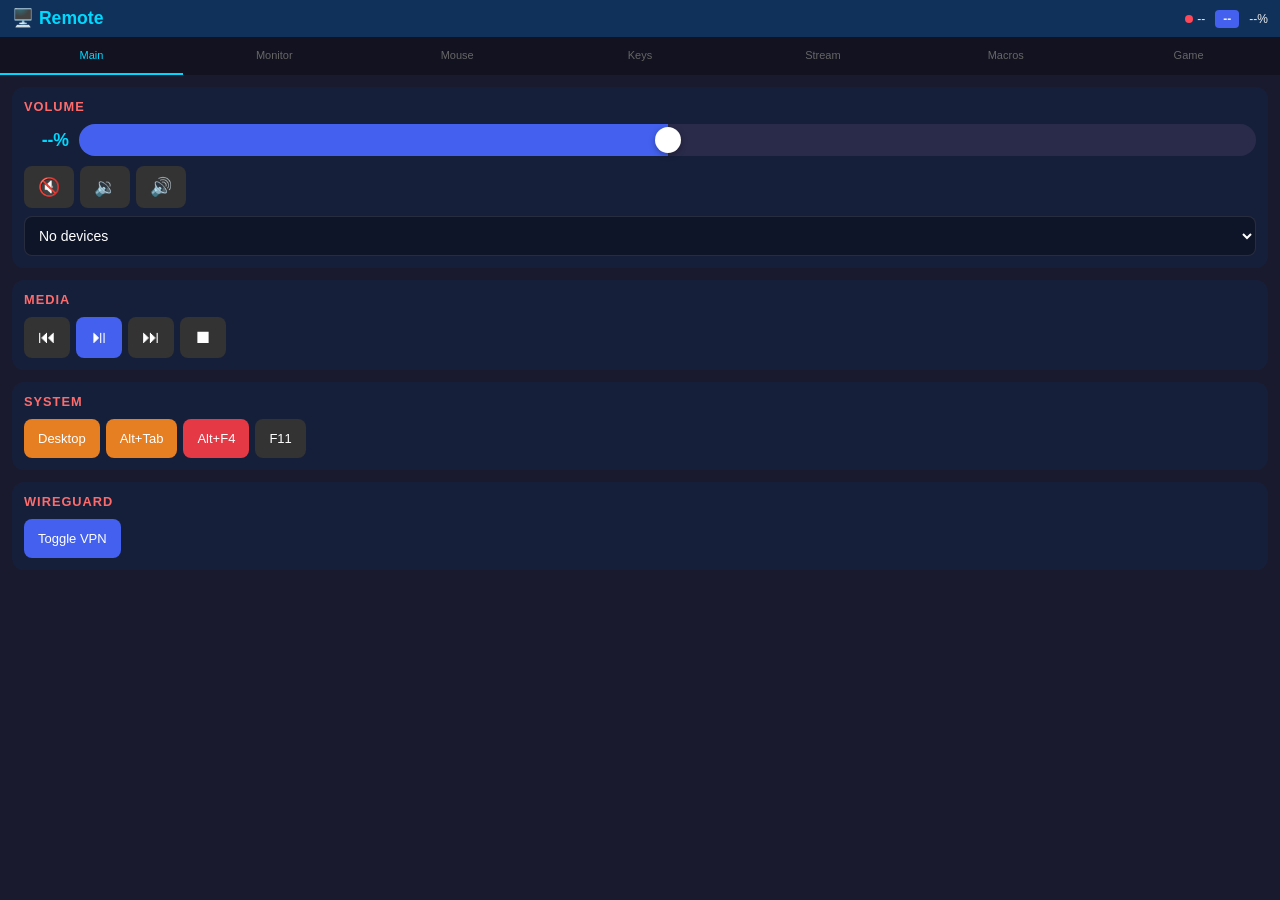
==== commit d5611f94: "Вкладка Monitor: яркость и вкл/выкл через ControlMyMonitor (DDC/CI) - MonitorService: обёртка над Co" ====
--- a/RemoteControl.server/wwwroot/index.html
+++ b/RemoteControl.server/wwwroot/index.html
@@ -1,4 +1,4 @@
-﻿<!DOCTYPE html>
+<!DOCTYPE html>
 <html lang="en">
 <head>
     <meta charset="UTF-8">
@@ -210,13 +210,53 @@
             outline: 0
         }
 
-            .volume-slider::-webkit-slider-thumb {
-                -webkit-appearance: none;
-                width: 26px;
-                height: 26px;
-                background: #fff;
-                border-radius: 50%;
-                box-shadow: 0 2px 6px rgba(0,0,0,.3)
+        .volume-slider::-webkit-slider-thumb {
+            -webkit-appearance: none;
+            width: 26px;
+            height: 26px;
+            background: #fff;
+            border-radius: 50%;
+            box-shadow: 0 2px 6px rgba(0,0,0,.3)
+        }
+
+        .monitor-name {
+            color: #888;
+            font-size: .75em;
+            font-weight: 400;
+            text-transform: none;
+            letter-spacing: 0;
+            word-break: break-all
+        }
+
+        .monitor-input-row {
+            display: flex;
+            gap: 6px;
+            margin-bottom: 10px
+        }
+
+            .monitor-input-row .keyboard-input {
+                flex: 1
+            }
+
+        .monitor-warning {
+            background: rgba(230,126,34,.12);
+            border: 1px solid rgba(230,126,34,.4);
+            color: #e67e22;
+            border-radius: 8px;
+            padding: 8px 10px;
+            font-size: .8em;
+            line-height: 1.4;
+            margin-bottom: 10px
+        }
+
+        .monitor-status {
+            margin-top: 10px;
+            font-size: .8em;
+            color: #888
+        }
+
+            .monitor-status.on {
+                color: #00ff88
             }
 
         .device-select {
@@ -914,6 +954,7 @@
 
         <div class="tabs">
             <button class="tab active" data-tab="main">Main</button>
+            <button class="tab" data-tab="monitor">Monitor</button>
             <button class="tab" data-tab="mouse">Mouse</button>
             <button class="tab" data-tab="keys">Keys</button>
             <button class="tab" data-tab="stream">Stream</button>
@@ -960,6 +1001,36 @@
             <div class="section">
                 <h2>WireGuard</h2>
                 <button class="btn btn-primary btn-wide" onclick="toggleWireGuard()">Toggle VPN</button>
+            </div>
+        </div>
+
+        <!-- MONITOR -->
+        <div id="tab-monitor" class="content">
+            <div class="section">
+                <h2>Monitor <span class="monitor-name" id="mon-name"></span></h2>
+
+                <div id="mon-unavailable" class="monitor-warning" style="display:none">
+                    ControlMyMonitor.exe not found.<br>
+                    Положи exe рядом с сервером или укажи путь в appsettings: <b>Monitor:CmmPath</b>
+                </div>
+
+                <div class="volume-row">
+                    <span class="volume-value" id="mon-brightness-val">--</span>
+                    <input type="range" min="0" max="100" value="50" step="1" class="volume-slider" id="mon-brightness-slider">
+                </div>
+
+                <div class="monitor-input-row">
+                    <input type="number" class="keyboard-input" id="mon-brightness-input" min="0" max="100" step="1" placeholder="0-100" inputmode="numeric">
+                    <button class="btn btn-primary" onclick="applyMonitorBrightness()">Apply</button>
+                </div>
+
+                <div class="buttons">
+                    <button class="btn btn-success btn-wide" onclick="monPower('on')">On</button>
+                    <button class="btn btn-danger btn-wide" onclick="monPower('off')">Off</button>
+                    <button class="btn btn-dark btn-wide" onclick="monPower('toggle')">Switch</button>
+                </div>
+
+                <div class="monitor-status" id="mon-power">Power: --</div>
             </div>
         </div>
 
@@ -1416,6 +1487,8 @@
             if (currentTab === 'game' && t.dataset.tab !== 'game') gpDisconnect();
             if (t.dataset.tab === 'game') gpConnect();
 
+            if (t.dataset.tab === 'monitor') updateMonitor();
+
             currentTab = t.dataset.tab;
         });
 
@@ -2814,6 +2887,71 @@
             cam.addEventListener('pointercancel', up);
         })();
 
+        // ==================== MONITOR (ControlMyMonitor / DDC/CI) ====================
+        let monTimeout;
+
+        function setMonitorBrightnessUI(v, max) {
+            max = max || 100;
+            const s = $('#mon-brightness-slider');
+            s.max = max;
+            s.value = v;
+            s.style.setProperty('--val', Math.min(100, v / max * 100) + '%');
+            $('#mon-brightness-val').textContent = v + '%';
+        }
+
+        async function updateMonitor() {
+            const d = await apiS('GET', '/api/monitor/state');
+            if (!d) return;
+            $('#mon-unavailable').style.display = d.available ? 'none' : 'block';
+            if (d.monitor) $('#mon-name').textContent = d.monitor;
+
+            if (d.brightness != null) {
+                setMonitorBrightnessUI(d.brightness, d.brightnessMax);
+                $('#mon-brightness-input').value = d.brightness;
+            }
+
+            const st = $('#mon-power');
+            if (d.powerKnown) {
+                st.textContent = d.powerOn ? 'Power: on' : 'Power: off (standby)';
+                st.classList.toggle('on', d.powerOn);
+            } else if (d.available) {
+                st.textContent = 'Power: --';
+                st.classList.remove('on');
+            }
+        }
+
+        $('#mon-brightness-slider').oninput = function () {
+            const v = parseInt(this.value);
+            const max = parseInt(this.max) || 100;
+            $('#mon-brightness-val').textContent = v + '%';
+            $('#mon-brightness-input').value = v;
+            this.style.setProperty('--val', Math.min(100, v / max * 100) + '%');
+            clearTimeout(monTimeout);
+            monTimeout = setTimeout(() => apiS('POST', '/api/monitor/brightness', { level: v }), 150);
+        };
+
+        async function applyMonitorBrightness() {
+            const inp = $('#mon-brightness-input');
+            let v = parseInt(inp.value);
+            if (isNaN(v)) return;
+            const max = parseInt($('#mon-brightness-slider').max) || 100;
+            v = Math.max(0, Math.min(max, v));
+            inp.value = v;
+            setMonitorBrightnessUI(v, max);
+            const d = await apiS('POST', '/api/monitor/brightness', { level: v });
+            if (d && d.brightness != null) setMonitorBrightnessUI(d.brightness, max);
+        }
+
+        $('#mon-brightness-input').addEventListener('keydown', e => {
+            if (e.key === 'Enter') applyMonitorBrightness();
+        });
+
+        async function monPower(action) {
+            toast(action === 'on' ? 'Turning on...' : action === 'off' ? 'Turning off...' : 'Switching...');
+            await api('POST', '/api/monitor/power', { action }, true);
+            setTimeout(updateMonitor, 800);
+        }
+
         // ==================== INIT ====================
         loadGameSettings();
         loadLayout();
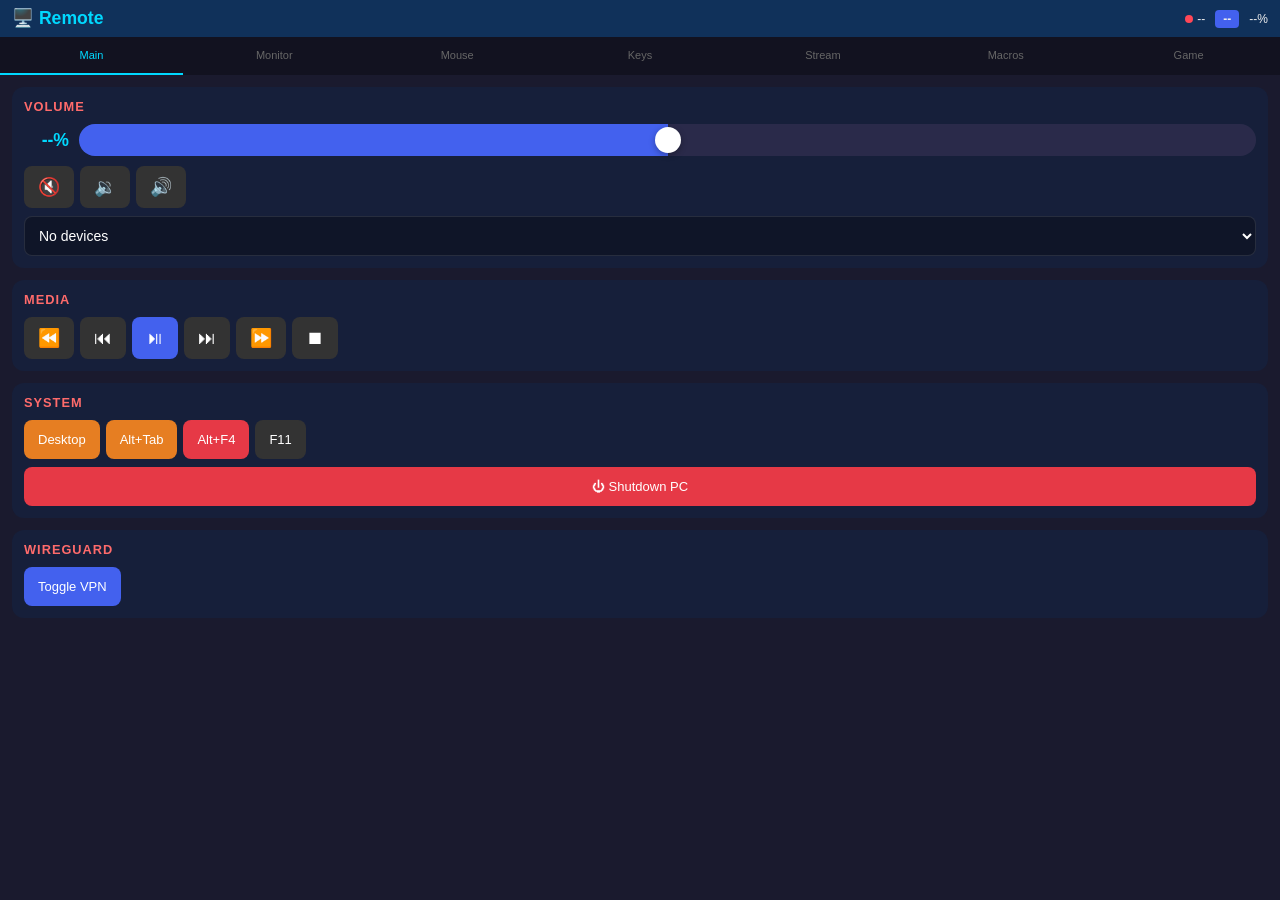
==== commit 40f05e88: "Коммит 1: мелкие фиксы — stream, main, game Stream: - visibilitychange: скрытая вкладка браузера рвё" ====
--- a/RemoteControl.server/wwwroot/index.html
+++ b/RemoteControl.server/wwwroot/index.html
@@ -388,9 +388,48 @@
             z-index: 1000
         }
 
-            #toast.show {
-                transform: translateX(-50%) translateY(0)
-            }
+        #toast.show {
+            transform: translateX(-50%) translateY(0)
+        }
+
+        .shutdown-modal {
+            position: fixed;
+            inset: 0;
+            background: rgba(0,0,0,.7);
+            display: none;
+            align-items: center;
+            justify-content: center;
+            z-index: 1001
+        }
+
+            .shutdown-modal.show {
+                display: flex
+            }
+
+        .shutdown-box {
+            background: #16213e;
+            border: 1px solid rgba(230,57,70,.5);
+            border-radius: 14px;
+            padding: 18px;
+            width: min(88vw, 320px);
+            display: flex;
+            flex-direction: column;
+            gap: 8px
+        }
+
+        .shutdown-title {
+            color: #ff6b6b;
+            font-size: 1.1em;
+            font-weight: 700;
+            text-align: center
+        }
+
+        .shutdown-text {
+            color: #888;
+            font-size: .85em;
+            text-align: center;
+            margin-bottom: 6px
+        }
 
         /* Stream */
         .stream-wrap {
@@ -702,6 +741,70 @@
             outline-color: #00d9ff;
         }
 
+        .el-handle {
+            display: none;
+            position: absolute;
+            width: 20px;
+            height: 20px;
+            border-radius: 50%;
+            align-items: center;
+            justify-content: center;
+            font-size: 10px;
+            color: #000;
+            z-index: 101;
+            box-shadow: 0 1px 4px rgba(0,0,0,.5)
+        }
+
+            .el-handle.h-key {
+                left: -8px;
+                top: -8px;
+                background: #e67e22
+            }
+
+            .el-handle.h-del {
+                right: -8px;
+                top: -8px;
+                background: #e63946;
+                color: #fff
+            }
+
+        .game-element.selected {
+            outline: 2px solid #00d9ff !important
+        }
+
+            .game-element.selected .el-handle {
+                display: flex
+            }
+
+            .game-element.resizing .el-handle {
+                display: none !important
+            }
+
+        .el-options {
+            position: absolute;
+            z-index: 300;
+            display: flex;
+            gap: 4px;
+            background: rgba(22,33,62,.97);
+            border: 1px solid rgba(0,217,255,.5);
+            border-radius: 8px;
+            padding: 4px
+        }
+
+            .el-options button {
+                border: 0;
+                background: #333;
+                color: #fff;
+                border-radius: 6px;
+                padding: 6px 8px;
+                font-size: 11px;
+                cursor: pointer
+            }
+
+                .el-options button.danger {
+                    background: #e63946
+                }
+
         /* Custom buttons */
         .custom-btn {
             position: absolute;
@@ -981,9 +1084,11 @@
             <div class="section">
                 <h2>Media</h2>
                 <div class="buttons">
+                    <button class="btn btn-dark btn-icon" onclick="api('POST','/api/key/left')" title="Перемотка назад">⏪</button>
                     <button class="btn btn-dark btn-icon" onclick="api('POST','/api/key/prev')">⏮</button>
                     <button class="btn btn-primary btn-icon" onclick="api('POST','/api/key/playpause')">⏯</button>
                     <button class="btn btn-dark btn-icon" onclick="api('POST','/api/key/next')">⏭</button>
+                    <button class="btn btn-dark btn-icon" onclick="api('POST','/api/key/right')" title="Перемотка вперёд">⏩</button>
                     <button class="btn btn-dark btn-icon" onclick="api('POST','/api/key/stop')">⏹</button>
                 </div>
             </div>
@@ -995,6 +1100,10 @@
                     <button class="btn btn-warning" onclick="api('POST','/api/combo',{keys:['alt','tab']})">Alt+Tab</button>
                     <button class="btn btn-danger" onclick="api('POST','/api/combo',{keys:['alt','f4']})">Alt+F4</button>
                     <button class="btn btn-dark" onclick="api('POST','/api/key/f11')">F11</button>
+                </div>
+                <div class="buttons" style="margin-top:8px">
+                    <button class="btn btn-danger btn-wide" id="btn-shutdown" onclick="openShutdownPrompt()">⏻ Shutdown PC</button>
+                    <button class="btn btn-dark btn-wide" id="btn-cancel-shutdown" onclick="cancelScheduledShutdown()" style="display:none">⏹ Cancel</button>
                 </div>
             </div>
 
@@ -1371,7 +1480,7 @@
             <button class="btn btn-primary" id="btn-save-layout">💾 Save</button>
             <button class="btn btn-dark" id="btn-cancel-layout">✕ Cancel</button>
         </div>
-        <div class="layout-editor-hint">Drag buttons to move. Tap to edit. Long-press to delete.</div>
+        <div class="layout-editor-hint">Drag to move · Tap — select · Double-tap — options · Corners: 🔑 / ✕ / ⤡</div>
     </div>
 
     <!-- Add Button Modal -->
@@ -1418,6 +1527,17 @@
     </div>
 
     <div id="toast"></div>
+
+    <!-- Shutdown Prompt -->
+    <div class="shutdown-modal" id="shutdown-modal">
+        <div class="shutdown-box">
+            <div class="shutdown-title">⏻ Shutdown PC?</div>
+            <div class="shutdown-text">Компьютер будет выключен</div>
+            <button class="btn btn-warning btn-wide" onclick="scheduleShutdown(30)">Через 30 сек</button>
+            <button class="btn btn-danger btn-wide" onclick="scheduleShutdown(0)">Мгновенно 🔥</button>
+            <button class="btn btn-dark btn-wide" onclick="closeShutdownPrompt()">Отмена</button>
+        </div>
+    </div>
 
     <script>
         // ==================== UTILS ====================
@@ -1947,18 +2067,12 @@
                 updateZoomLabel();
             };
 
+            // Только последний кадр: старые отбрасываются (отзывчивость, а не история)
             ws.onmessage = e => {
                 if (!ctx) return;
-                const blob = new Blob([e.data], { type: 'image/jpeg' });
-                const url = URL.createObjectURL(blob);
-                const img = new Image();
-                img.onload = () => {
-                    canvas.width = img.width;
-                    canvas.height = img.height;
-                    ctx.drawImage(img, 0, 0);
-                    URL.revokeObjectURL(url);
-                };
-                img.src = url;
+                if (pendingFrame) URL.revokeObjectURL(pendingFrame.url);
+                pendingFrame = { url: URL.createObjectURL(new Blob([e.data], { type: 'image/jpeg' })) };
+                if (!decodingFrame) startDecodeFrame();
             };
 
             ws.onclose = () => {
@@ -1969,9 +2083,47 @@
             ws.onerror = () => { if (ws) ws.close(); };
         }
 
+        // latest-frame: максимум один кадр на декодировании + один в ожидании
+        let pendingFrame = null, decodingFrame = null;
+
+        function startDecodeFrame() {
+            const f = pendingFrame;
+            pendingFrame = null;
+            if (!f) return;
+            decodingFrame = f;
+            const img = new Image();
+            img.onload = () => {
+                if (decodingFrame !== f) { URL.revokeObjectURL(f.url); return; }
+                decodingFrame = null;
+                if (pendingFrame) { startDecodeFrame(); return; } // пришёл более свежий
+                URL.revokeObjectURL(f.url);
+                canvas.width = img.width;
+                canvas.height = img.height;
+                ctx.drawImage(img, 0, 0);
+            };
+            img.onerror = () => {
+                if (decodingFrame !== f) { URL.revokeObjectURL(f.url); return; }
+                decodingFrame = null;
+                URL.revokeObjectURL(f.url);
+                if (pendingFrame) startDecodeFrame();
+            };
+            img.src = f.url;
+        }
+
         function stopStream() {
+            if (pendingFrame) { URL.revokeObjectURL(pendingFrame.url); pendingFrame = null; }
+            if (decodingFrame) { URL.revokeObjectURL(decodingFrame.url); decodingFrame = null; }
             if (ws) { ws.close(); ws = null; }
         }
+
+        // Вкладка браузера скрыта -> рвём сессию, видимая -> подхватываем
+        document.addEventListener('visibilitychange', () => {
+            if (document.hidden) {
+                if (currentTab === 'stream') stopStream();
+            } else {
+                if (currentTab === 'stream' && !ws) startStream();
+            }
+        });
 
         if (streamView) {
             streamView.onclick = e => {
@@ -2344,7 +2496,7 @@
                 el.style.width = (btn.w || 60) + 'px';
                 el.style.height = (btn.h || 40) + 'px';
                 el.dataset.customIdx = idx;
-                el.innerHTML += '<div class="resize-handle"></div>';
+                el.innerHTML += '<div class="el-handle h-key" data-handle="key">🔑</div><div class="el-handle h-del" data-handle="del">✕</div><div class="resize-handle"></div>';
 
                 if (!editMode) {
                     initCustomButtonBehavior(el, btn);
@@ -2408,23 +2560,150 @@
             }
         }
 
+        // ==================== ELEMENT OPTIONS ====================
+        let lastTap = null; // { el, t }
+        const initedEls = new WeakSet();
+
+        function selectElement(el) {
+            document.querySelectorAll('.game-element.selected').forEach(x => {
+                if (x !== el) x.classList.remove('selected');
+            });
+            if (el) el.classList.add('selected');
+            hideElementOptions();
+        }
+
+        function showElementOptions(el) {
+            hideElementOptions();
+            const area = document.getElementById('game-area');
+            if (!area) return;
+
+            const panel = document.createElement('div');
+            panel.className = 'el-options';
+            panel.id = 'el-options-panel';
+            const isCustom = el.dataset.customIdx !== undefined;
+
+            if (isCustom) {
+                panel.innerHTML = '<button data-act="key">🔑 Key</button><button data-act="resize">↔ Resize</button><button data-act="del" class="danger">✕ Del</button>';
+            } else {
+                panel.innerHTML = '<button data-act="resize">↔ Resize</button>';
+            }
+
+            panel.addEventListener('pointerdown', e => e.stopPropagation());
+            panel.addEventListener('click', e => {
+                const act = e.target && e.target.dataset && e.target.dataset.act;
+                if (!act) return;
+                e.stopPropagation();
+                if (act === 'key') changeElementKey(el);
+                else if (act === 'resize') openResizeForm(el);
+                else if (act === 'del') deleteGameElement(el);
+            });
+
+            const ar = area.getBoundingClientRect();
+            const er = el.getBoundingClientRect();
+            panel.style.left = Math.max(4, Math.min(er.left - ar.left, ar.width - 140)) + 'px';
+            panel.style.top = '9999px';
+            area.appendChild(panel);
+            requestAnimationFrame(() => {
+                let top = er.top - ar.top - panel.offsetHeight - 8;
+                if (top < 4) top = er.bottom - ar.top + 8;
+                panel.style.top = top + 'px';
+            });
+        }
+
+        function hideElementOptions() {
+            document.getElementById('el-options-panel')?.remove();
+        }
+
+        function changeElementKey(el) {
+            if (el.dataset.customIdx === undefined) return;
+            const idx = parseInt(el.dataset.customIdx);
+            const btn = layout.customButtons[idx];
+            if (!btn) return;
+            const a = prompt('Key / action:', btn.action);
+            if (a !== null && a.trim()) {
+                btn.action = a.trim();
+                renderCustomButtons();
+                toast('Action: ' + btn.action);
+            }
+        }
+
+        function deleteGameElement(el) {
+            if (el.dataset.customIdx === undefined) {
+                toast('Built-in element — can\'t delete');
+                return;
+            }
+            if (!confirm('Delete this element?')) return;
+            layout.customButtons.splice(parseInt(el.dataset.customIdx), 1);
+            hideElementOptions();
+            renderCustomButtons();
+        }
+
+        function openResizeForm(el) {
+            const w = Math.round(el.offsetWidth);
+            const h = Math.round(el.offsetHeight);
+            const square = el.dataset.square === '1';
+
+            const val = prompt(square ? 'Size (px):' : 'Width × Height (e.g. 240×120):', square ? String(w) : `${w}×${h}`);
+            if (val === null) return;
+            val = val.trim().replace(',', '×').replace('*', '×');
+
+            let nw = w, nh = h;
+            if (square) {
+                const s = parseInt(val);
+                if (!isNaN(s)) nw = nh = s;
+            } else {
+                const m = val.match(/(\d+)\s*[x×]\s*(\d+)/i);
+                if (m) { nw = parseInt(m[1]); nh = parseInt(m[2]); }
+                else {
+                    const n = parseInt(val);
+                    if (!isNaN(n)) nw = nh = n;
+                }
+            }
+            nw = Math.max(MIN_SIZE, nw);
+            nh = Math.max(MIN_SIZE, nh);
+            el.style.width = nw + 'px';
+            el.style.height = nh + 'px';
+
+            if (el.dataset.el && layout[el.dataset.el]) {
+                layout[el.dataset.el] = { ...layout[el.dataset.el], w: nw, h: nh };
+            } else if (el.dataset.customIdx !== undefined) {
+                const b = layout.customButtons[parseInt(el.dataset.customIdx)];
+                if (b) { b.w = nw; b.h = nh; }
+            }
+            toast('Resized');
+        }
+
         function initDragResize() {
             const area = document.getElementById('game-area');
             if (!area) return;
 
             area.querySelectorAll('.game-element').forEach(el => {
+                if (initedEls.has(el)) return; // не регистрируем повторно
+                initedEls.add(el);
+
                 let mode = null;
                 let startX, startY, startW, startH, startL, startT;
+                let moved = false, downTime = 0;
                 const isSquare = el.dataset.square === '1';
                 const elKey = el.dataset.el;
                 const customIdx = el.dataset.customIdx;
-                const handle = el.querySelector('.resize-handle');
 
                 el.addEventListener('pointerdown', e => {
                     if (!editMode) return;
                     e.preventDefault();
                     e.stopPropagation();
                     el.setPointerCapture(e.pointerId);
+
+                    // боковые хэндлы: key / del
+                    for (const h of el.querySelectorAll('.el-handle')) {
+                        const hr = h.getBoundingClientRect();
+                        if (e.clientX >= hr.left - 8 && e.clientX <= hr.right + 8 &&
+                            e.clientY >= hr.top - 8 && e.clientY <= hr.bottom + 8) {
+                            if (h.dataset.handle === 'key') changeElementKey(el);
+                            else if (h.dataset.handle === 'del') deleteGameElement(el);
+                            return;
+                        }
+                    }
 
                     const rect = el.getBoundingClientRect();
                     startX = e.clientX;
@@ -2433,15 +2712,19 @@
                     startT = parseInt(el.style.top) || 0;
                     startW = rect.width;
                     startH = rect.height;
-
-                    if (handle) {
-                        const hr = handle.getBoundingClientRect();
-                        if (e.clientX >= hr.left && e.clientY >= hr.top) {
-                            mode = 'resize';
-                            return;
-                        }
+                    moved = false;
+                    downTime = Date.now();
+
+                    selectElement(el);
+
+                    const rh = el.querySelector('.resize-handle')?.getBoundingClientRect();
+                    if (rh && e.clientX >= rh.left - 6 && e.clientY >= rh.top - 6 &&
+                        e.clientX <= rh.right + 10 && e.clientY <= rh.bottom + 10) {
+                        mode = 'resize';
+                        el.classList.add('resizing');
+                    } else {
+                        mode = 'move';
                     }
-                    mode = 'move';
                 });
 
                 el.addEventListener('pointermove', e => {
@@ -2450,6 +2733,7 @@
 
                     const dx = e.clientX - startX;
                     const dy = e.clientY - startY;
+                    if (!moved && Math.hypot(dx, dy) > 6) moved = true;
 
                     if (mode === 'move') {
                         el.style.left = Math.max(0, startL + dx) + 'px';
@@ -2468,9 +2752,9 @@
                     }
                 });
 
-                const endDrag = e => {
+                const endDrag = () => {
                     if (!mode) return;
-                    e.preventDefault();
+                    const wasResize = mode === 'resize';
 
                     const x = parseInt(el.style.left) || 0;
                     const y = parseInt(el.style.top) || 0;
@@ -2488,27 +2772,34 @@
                     }
 
                     mode = null;
+                    el.classList.remove('resizing');
+
+                    // тап / двойной тап: без движения, короткое нажатие
+                    if (!wasResize && !moved && Date.now() - downTime < 400) {
+                        const now = Date.now();
+                        if (lastTap && lastTap.el === el && now - lastTap.t < 350) {
+                            lastTap = null;
+                            selectElement(el);
+                            showElementOptions(el);
+                        } else {
+                            lastTap = { el, t: now };
+                        }
+                    }
                 };
 
                 el.addEventListener('pointerup', endDrag);
-                el.addEventListener('pointercancel', endDrag);
-
-                if (customIdx !== undefined) {
-                    let longPress = null;
-                    el.addEventListener('pointerdown', () => {
-                        longPress = setTimeout(() => {
-                            if (confirm('Delete this button?')) {
-                                layout.customButtons.splice(parseInt(customIdx), 1);
-                                renderCustomButtons();
-                                initDragResize();
-                            }
-                        }, 800);
-                    });
-                    el.addEventListener('pointerup', () => clearTimeout(longPress));
-                    el.addEventListener('pointermove', () => clearTimeout(longPress));
-                }
+                el.addEventListener('pointercancel', () => { mode = null; el.classList.remove('resizing'); });
             });
         }
+
+        // тап по пустому месту — снять выделение и закрыть панель (один раз)
+        document.getElementById('game-area')?.addEventListener('pointerdown', e => {
+            if (!editMode) return;
+            if (!e.target.closest('.game-element') && !e.target.closest('.el-options')) {
+                selectElement(null);
+                hideElementOptions();
+            }
+        });
 
         // ==================== GAME UI BINDINGS ====================
         function openGameSettings() {
@@ -2952,6 +3243,50 @@
             setTimeout(updateMonitor, 800);
         }
 
+        // ==================== SHUTDOWN ====================
+        let cancelLeft = 0, cancelTick = null;
+
+        function openShutdownPrompt() { $('#shutdown-modal').classList.add('show'); }
+        function closeShutdownPrompt() { $('#shutdown-modal').classList.remove('show'); }
+
+        async function scheduleShutdown(delay) {
+            if (delay === 0 && !confirm('Мгновенно? Без шанса спастись. (режим троллинга)')) return;
+            closeShutdownPrompt();
+            const d = await apiS('POST', '/api/system/shutdown', delay === 0 ? { instant: true } : { delay });
+            if (d && d.success) {
+                toast(delay === 0 ? 'Выключение...' : `Выключение через ${d.delay} сек`);
+                if (delay > 0) showCancelShutdown(d.delay);
+            } else {
+                toast('Shutdown failed');
+            }
+        }
+
+        function showCancelShutdown(seconds) {
+            cancelLeft = seconds;
+            $('#btn-shutdown').style.display = 'none';
+            const btn = $('#btn-cancel-shutdown');
+            btn.style.display = '';
+            btn.textContent = `⏹ Cancel (${cancelLeft})`;
+            clearInterval(cancelTick);
+            cancelTick = setInterval(() => {
+                cancelLeft--;
+                if (cancelLeft <= 0) { hideCancelShutdown(); return; }
+                btn.textContent = `⏹ Cancel (${cancelLeft})`;
+            }, 1000);
+        }
+
+        function hideCancelShutdown() {
+            clearInterval(cancelTick);
+            $('#btn-cancel-shutdown').style.display = 'none';
+            $('#btn-shutdown').style.display = '';
+        }
+
+        async function cancelScheduledShutdown() {
+            await apiS('POST', '/api/system/shutdown/cancel');
+            hideCancelShutdown();
+            toast('Cancelled');
+        }
+
         // ==================== INIT ====================
         loadGameSettings();
         loadLayout();
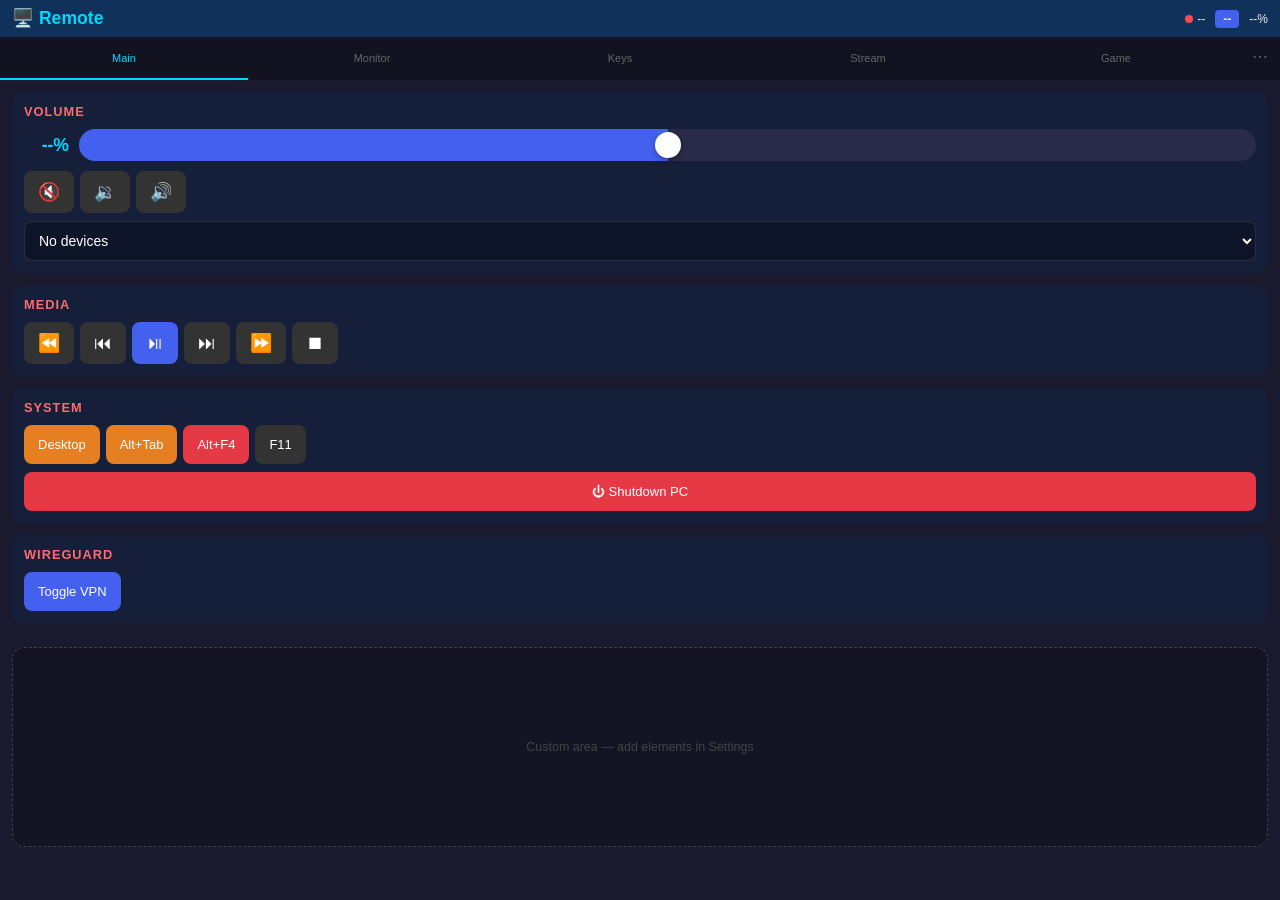
==== commit 5a02d4b4: "Коммит 3: гибридные настройки — вкладки, настройки, кастомные элементы Навигация: - динамический таб" ====
--- a/RemoteControl.server/wwwroot/index.html
+++ b/RemoteControl.server/wwwroot/index.html
@@ -275,6 +275,7 @@
             }
 
         .touchpad {
+            position: relative;
             background: rgba(0,0,0,.4);
             border: 2px solid rgba(67,97,238,.3);
             border-radius: 12px;
@@ -484,6 +485,32 @@
             display: none
         }
 
+        /* Landscape на телефоне: экран слева, кнопки столбиком справа */
+        @media (orientation: landscape) and (max-height: 520px) {
+            .stream-wrap {
+                flex-direction: row
+            }
+
+            .stream-view {
+                width: auto;
+                max-height: none;
+                height: 100%;
+                aspect-ratio: auto;
+                flex: 3;
+                min-width: 0
+            }
+
+            .stream-controls {
+                flex: 2;
+                min-width: 170px;
+                max-width: 45%
+            }
+
+            .stream-touchpad {
+                min-height: 56px
+            }
+        }
+
         .stream-controls .keyboard-input {
             display: none
         }
@@ -1042,6 +1069,231 @@
         body.game-fs .game-topbar {
             padding: 6px 10px;
         }
+
+        /* ==================== ДРОПДАУН ВКЛАДОК ==================== */
+        #tab-bar {
+            position: relative
+        }
+
+        .tab-more {
+            flex: 0 0 40px;
+            font-size: 16px;
+            padding-top: 10px
+        }
+
+        .tab-menu {
+            position: absolute;
+            top: 100%;
+            right: 2px;
+            z-index: 500;
+            background: #16213e;
+            border: 1px solid rgba(0,217,255,.35);
+            border-radius: 0 0 10px 10px;
+            min-width: 140px;
+            display: none;
+            flex-direction: column;
+            box-shadow: 0 8px 24px rgba(0,0,0,.5)
+        }
+
+            .tab-menu.show {
+                display: flex
+            }
+
+        .tab-menu-item {
+            border: 0;
+            background: 0;
+            color: #ccc;
+            padding: 10px 14px;
+            font-size: 13px;
+            cursor: pointer;
+            text-align: left
+        }
+
+            .tab-menu-item:hover {
+                background: rgba(0,217,255,.12);
+                color: #00d9ff
+            }
+
+        /* ==================== CUSTOM AREAS & WIDGETS ==================== */
+        .custom-area {
+            position: relative;
+            min-height: 200px;
+            background: rgba(0,0,0,.2);
+            border: 1px dashed rgba(255,255,255,.18);
+            border-radius: 12px;
+            margin-top: 12px;
+            overflow: hidden
+        }
+
+            .custom-area:empty::after {
+                content: 'Custom area — add elements in Settings';
+                position: absolute;
+                inset: 0;
+                display: flex;
+                align-items: center;
+                justify-content: center;
+                color: #444;
+                font-size: .78em
+            }
+
+        .widget {
+            position: absolute;
+            touch-action: none;
+            z-index: 5
+        }
+
+        .widget.btn {
+            display: flex;
+            align-items: center;
+            justify-content: center;
+            overflow: hidden;
+            white-space: nowrap
+        }
+
+        .widget-touchpad {
+            background: rgba(0,0,0,.45);
+            border: 2px solid rgba(67,97,238,.4);
+            border-radius: 12px;
+            display: flex;
+            align-items: center;
+            justify-content: center;
+            color: #556;
+            font-size: 11px
+        }
+
+        .widget-slider {
+            display: flex;
+            flex-direction: column;
+            align-items: center;
+            gap: 2px;
+            background: rgba(0,0,0,.3);
+            border-radius: 8px;
+            padding: 4px 6px
+        }
+
+            .widget-slider .widget-val {
+                font-size: 11px;
+                color: #00d9ff;
+                font-weight: 700
+            }
+
+            .widget-slider input[type=range] {
+                width: 100%;
+                margin: 0
+            }
+
+        .widget-input input {
+            width: 100%;
+            box-sizing: border-box;
+            padding: 6px 8px;
+            background: rgba(0,0,0,.4);
+            border: 1px solid rgba(67,97,238,.4);
+            border-radius: 8px;
+            color: #fff;
+            font-size: 13px
+        }
+
+        .widget-editable {
+            outline: 2px dashed rgba(0,217,255,.6)
+        }
+
+        .custom-touchpad {
+            border-style: dashed !important;
+            display: flex;
+            align-items: center;
+            justify-content: center;
+            color: #667
+        }
+
+        /* ==================== SETTINGS TAB ==================== */
+        .settings-row {
+            display: flex;
+            align-items: center;
+            gap: 8px;
+            margin-bottom: 8px;
+            font-size: .85em
+        }
+
+            .settings-row > span:first-child {
+                flex: 1;
+                color: #aab
+            }
+
+            .settings-row input[type=range] {
+                width: 110px
+            }
+
+            .settings-row input[type=checkbox] {
+                width: 20px;
+                height: 20px
+            }
+
+            .settings-row .btn-sm {
+                min-width: 56px
+            }
+
+        .cfg-textarea {
+            width: 100%;
+            min-height: 160px;
+            box-sizing: border-box;
+            background: rgba(0,0,0,.4);
+            border: 1px solid rgba(255,255,255,.15);
+            border-radius: 8px;
+            color: #9fd;
+            font-family: Consolas, monospace;
+            font-size: 11px;
+            padding: 8px;
+            resize: vertical
+        }
+
+        .cfg-mini {
+            flex: 0 1 120px;
+            padding: 6px 8px;
+            background: rgba(0,0,0,.4);
+            border: 1px solid rgba(255,255,255,.2);
+            border-radius: 6px;
+            color: #fff;
+            font-size: 12px
+        }
+
+        .widget-form-row .cfg-mini {
+            flex: 0 1 110px
+        }
+
+        .widget-form-row {
+            margin-bottom: 6px
+        }
+
+        .steps-area {
+            flex: 1;
+            min-height: 70px;
+            font-family: Consolas, monospace
+        }
+
+        /* ==================== TOUCHPAD EDGE ZONES (mouse/stream) ==================== */
+        #touchpad {
+            flex: none;
+            width: min(70%, 280px);
+            aspect-ratio: 1;
+            margin: 0 auto
+        }
+
+        .pad-edge-zone {
+            position: absolute;
+            top: 0;
+            left: 0;
+            right: 0;
+            bottom: 0;
+            border-radius: 14px;
+            pointer-events: none;
+            --edge-size: 10%;
+            opacity: .35;
+            background: linear-gradient(to right, rgba(230,126,34,.25) 0%, rgba(230,126,34,.25) var(--edge-size), transparent var(--edge-size), transparent calc(100% - var(--edge-size)), rgba(230,126,34,.25) calc(100% - var(--edge-size)), rgba(230,126,34,.25) 100%), linear-gradient(to bottom, rgba(230,126,34,.25) 0%, rgba(230,126,34,.25) var(--edge-size), transparent var(--edge-size), transparent calc(100% - var(--edge-size)), rgba(230,126,34,.25) calc(100% - var(--edge-size)), rgba(230,126,34,.25) 100%)
+        }
+
+        .touchpad.edge-active .pad-edge-zone {
+            opacity: 1
+        }
     </style>
 </head>
 <body>
@@ -1055,15 +1307,7 @@
             </div>
         </div>
 
-        <div class="tabs">
-            <button class="tab active" data-tab="main">Main</button>
-            <button class="tab" data-tab="monitor">Monitor</button>
-            <button class="tab" data-tab="mouse">Mouse</button>
-            <button class="tab" data-tab="keys">Keys</button>
-            <button class="tab" data-tab="stream">Stream</button>
-            <button class="tab" data-tab="macros">Macros</button>
-            <button class="tab" data-tab="game">Game</button>
-        </div>
+        <div class="tabs" id="tab-bar"></div>
 
         <!-- MAIN -->
         <div id="tab-main" class="content active">
@@ -1111,6 +1355,8 @@
                 <h2>WireGuard</h2>
                 <button class="btn btn-primary btn-wide" onclick="toggleWireGuard()">Toggle VPN</button>
             </div>
+
+            <div class="custom-area" id="custom-area-main"></div>
         </div>
 
         <!-- MONITOR -->
@@ -1141,13 +1387,16 @@
 
                 <div class="monitor-status" id="mon-power">Power: --</div>
             </div>
+
+            <div class="custom-area" id="custom-area-monitor"></div>
         </div>
 
         <!-- MOUSE -->
         <div id="tab-mouse" class="content">
             <div class="section" style="flex:1;display:flex;flex-direction:column">
                 <h2>Touchpad</h2>
-                <div class="touchpad" id="touchpad" style="flex:1;min-height:250px">
+                <div class="touchpad" id="touchpad">
+                    <div class="pad-edge-zone"></div>
                     <div>Drag to move</div>
                     <div class="touchpad-hint">Tap | DoubleTap | Tap-Hold-Drag</div>
                     <div class="touchpad-hint">Two fingers = Scroll</div>
@@ -1158,6 +1407,8 @@
                     <button class="btn btn-primary mouse-btn" data-btn="right">Right</button>
                 </div>
             </div>
+
+            <div class="custom-area" id="custom-area-mouse"></div>
         </div>
 
         <!-- KEYS -->
@@ -1213,6 +1464,8 @@
                     <button class="btn btn-warning" onclick="api('POST','/api/combo',{keys:['ctrl','shift','esc']})">TaskMgr</button>
                 </div>
             </div>
+
+            <div class="custom-area" id="custom-area-keys"></div>
         </div>
 
         <!-- STREAM -->
@@ -1238,9 +1491,17 @@
                             <span id="zoom-label" style="color:#888;font-size:12px;min-width:50px;text-align:center">1.0x</span>
                             <button class="btn btn-dark" onclick="zoomIn()">+</button>
                             <button class="btn btn-dark" onclick="zoomReset()">Reset</button>
+                            <button class="btn btn-dark" onclick="toggleFullscreen()" title="Fullscreen">⛶</button>
+                        </div>
+                        <div class="fps-control">
+                            <span class="fps-label">Q:</span>
+                            <button class="btn btn-dark btn-sm qbtn" onclick="setQuality(100, 0)">Max</button>
+                            <button class="btn btn-dark btn-sm qbtn" onclick="setQuality(75, 0)">Med</button>
+                            <button class="btn btn-dark btn-sm qbtn" onclick="setQuality(50, 35)">Low</button>
+                            <span id="q-display" class="fps-value">100</span>
                         </div>
                     </div>
-                    <div class="touchpad stream-touchpad" id="stream-touchpad">Touchpad</div>
+                    <div class="touchpad stream-touchpad" id="stream-touchpad"><div class="pad-edge-zone"></div>Touchpad</div>
                     <div class="mouse-buttons">
                         <button class="btn btn-primary mouse-btn" data-btn="left">L</button>
                         <button class="btn btn-dark mouse-btn" data-btn="middle">M</button>
@@ -1383,6 +1644,8 @@
                         <option value="key-press">Key (Press)</option>
                         <option value="key-toggle">Key (Toggle)</option>
                         <option value="mouse-hold">Mouse (Hold)</option>
+                        <option value="touchpad1">Touchpad: Scroll</option>
+                        <option value="touchpad2">Touchpad: Mouse</option>
                     </select>
                 </div>
 
@@ -1409,12 +1672,43 @@
             </div>
         </div>
 
-        <!-- MACROS -->
-        <div id="tab-macros" class="content">
+        <!-- SETTINGS -->
+        <div id="tab-settings" class="content">
             <div class="section">
-                <h2>Macros</h2>
-                <div id="macros-list"></div>
-                <button class="btn btn-success" style="width:100%;margin-top:10px" onclick="alert('Coming soon!')">+ New</button>
+                <h2>General</h2>
+                <textarea id="cfg-text" class="cfg-textarea" spellcheck="false" placeholder="appsettings.json..."></textarea>
+                <div class="buttons" style="margin-top:8px">
+                    <button class="btn btn-primary" onclick="saveConfigText()">💾 Save</button>
+                    <button class="btn btn-dark" onclick="loadConfigText()">↻ Reload</button>
+                    <button class="btn btn-danger" onclick="restartServer()">⟳ Restart</button>
+                </div>
+                <div class="monitor-status">Port — после рестарта; большинство настроек — сразу</div>
+            </div>
+
+            <div class="section">
+                <h2>Tabs</h2>
+                <div id="tabs-rows"></div>
+            </div>
+
+            <div class="section">
+                <h2>Mouse / Stream</h2>
+                <div class="settings-row"><span>Mouse sensitivity</span><input type="range" id="set-mouse-sens" min="5" max="40"><span id="set-mouse-sens-val"></span></div>
+                <div class="settings-row"><span>Stream sensitivity</span><input type="range" id="set-stream-sens" min="5" max="40"><span id="set-stream-sens-val"></span></div>
+                <div class="settings-row"><span>Edge zone (8 dir)</span><input type="checkbox" id="set-edge-on"></div>
+                <div class="settings-row"><span>Edge size, %</span><input type="range" id="set-edge-size" min="3" max="25"><span id="set-edge-size-val"></span></div>
+                <div class="settings-row"><span>Edge speed</span><input type="range" id="set-edge-speed" min="5" max="100"><span id="set-edge-speed-val"></span></div>
+            </div>
+
+            <div class="section">
+                <h2>Custom Elements</h2>
+                <div class="buttons">
+                    <select id="widget-tab-sel" class="device-select" style="margin:0;flex:1"></select>
+                    <button class="btn btn-success" onclick="addWidget()">+ Add</button>
+                    <button class="btn btn-danger" onclick="deleteSelectedWidget()">✕</button>
+                </div>
+                <div class="custom-area" id="widget-preview" style="min-height:240px;margin-top:10px"></div>
+                <div class="monitor-status">Drag to move · Tap an element to edit · Save happens automatically</div>
+                <div id="widget-form" style="margin-top:10px"></div>
             </div>
         </div>
     </div>
@@ -1592,24 +1886,94 @@
         function mouseWheel(delta) { fire('POST', '/api/mouse/scroll', { delta }); }
         function mouseClick(btn) { fire('POST', `/api/mouse/click/${btn}`); }
 
-        // ==================== TABS ====================
+        // ==================== TABS (динамические, из ui-конфига) ====================
         let currentTab = 'main';
 
-        $$('.tab').forEach(t => t.onclick = () => {
+        const TAB_DEFS = [
+            { id: 'main', label: 'Main' },
+            { id: 'monitor', label: 'Monitor' },
+            { id: 'mouse', label: 'Mouse' },
+            { id: 'keys', label: 'Keys' },
+            { id: 'stream', label: 'Stream' },
+            { id: 'game', label: 'Game' },
+        ];
+        const SETTINGS_TAB = { id: 'settings', label: 'Settings' };
+        function allTabDefs() { return [...TAB_DEFS, SETTINGS_TAB]; }
+
+        function switchToTab(id) {
             $$('.tab').forEach(x => x.classList.remove('active'));
             $$('.content').forEach(x => x.classList.remove('active'));
-            t.classList.add('active');
-            $('#tab-' + t.dataset.tab).classList.add('active');
-
-            if (currentTab === 'stream' && t.dataset.tab !== 'stream') stopStream();
-            if (t.dataset.tab === 'stream') startStream();
-
-            if (currentTab === 'game' && t.dataset.tab !== 'game') gpDisconnect();
-            if (t.dataset.tab === 'game') gpConnect();
-
-            if (t.dataset.tab === 'monitor') updateMonitor();
-
-            currentTab = t.dataset.tab;
+            const btn = document.querySelector(`.tab[data-tab="${id}"]`);
+            if (btn) btn.classList.add('active');
+            const content = $('#tab-' + id);
+            if (content) content.classList.add('active');
+            hideTabMenu();
+
+            if (currentTab === 'stream' && id !== 'stream') stopStream();
+            if (id === 'stream') startStream();
+
+            if (currentTab === 'game' && id !== 'game') gpDisconnect();
+            if (id === 'game') gpConnect();
+
+            if (id === 'monitor') updateMonitor();
+
+            currentTab = id;
+        }
+
+        function renderTabs() {
+            const bar = $('#tab-bar');
+            if (!bar) return;
+            bar.innerHTML = '';
+
+            allTabDefs().forEach(t => {
+                const tc = (uiCfg.tabs && uiCfg.tabs[t.id]) || {};
+                if (tc.visible === false || tc.inDropdown) return;
+                const b = document.createElement('button');
+                b.className = 'tab' + (t.id === currentTab ? ' active' : '');
+                b.dataset.tab = t.id;
+                b.textContent = t.label;
+                b.onclick = () => switchToTab(t.id);
+                bar.appendChild(b);
+            });
+
+            const more = document.createElement('button');
+            more.className = 'tab tab-more';
+            more.textContent = '⋯';
+            more.onclick = e => { e.stopPropagation(); toggleTabMenu(); };
+            bar.appendChild(more);
+
+            const menu = document.createElement('div');
+            menu.className = 'tab-menu';
+            menu.id = 'tab-menu';
+            bar.appendChild(menu);
+        }
+
+        function toggleTabMenu() {
+            const menu = $('#tab-menu');
+            if (!menu) return;
+            if (menu.classList.contains('show')) { hideTabMenu(); return; }
+
+            menu.innerHTML = '';
+            let any = false;
+            allTabDefs().forEach(t => {
+                const tc = (uiCfg.tabs && uiCfg.tabs[t.id]) || {};
+                if (tc.visible === false || !tc.inDropdown) return;
+                any = true;
+                const b = document.createElement('button');
+                b.className = 'tab-menu-item';
+                b.textContent = t.label;
+                b.onclick = () => switchToTab(t.id);
+                menu.appendChild(b);
+            });
+            if (any) menu.classList.add('show');
+        }
+
+        function hideTabMenu() {
+            $('#tab-menu')?.classList.remove('show');
+        }
+
+        document.addEventListener('click', e => {
+            if (!e.target.closest('#tab-menu') && !e.target.closest('.tab-more')) hideTabMenu();
         });
 
         // ==================== STATUS ====================
@@ -1628,6 +1992,8 @@
                 if (layout && layout.layout) {
                     $('#layout-badge').textContent = layout.layout;
                 }
+                if (currentTab === 'monitor') updateMonitor();
+                refreshWidgetSliders();
             } catch (e) {
                 console.error('updateStatus', e);
             }
@@ -1755,7 +2121,7 @@
         });
 
         // ==================== TOUCHPAD ====================
-        function initTouchpad(id) {
+        function initTouchpad(id, sensKey) {
             const pad = document.getElementById(id);
             if (!pad) return;
 
@@ -1770,9 +2136,38 @@
             let dragTimer = null;
             let padTouches = new Set();
 
-            const SENS = 1.8;
             const TAP_TIMEOUT = 280;
             const DRAG_DELAY = 140;
+
+            // Edge-зоны (8 направлений): палец у края — курсор уезжает
+            let edgeTimer = null, edgeEx = 0, edgeEy = 0;
+            const edgeZoneEl = pad.querySelector('.pad-edge-zone');
+            function edgeStart(dx, dy) {
+                edgeEx = dx; edgeEy = dy;
+                if (!edgeTimer) {
+                    edgeTimer = setInterval(() => fire('POST', '/api/mouse/move', { x: edgeEx, y: edgeEy }), 16);
+                    pad.classList.add('edge-active');
+                }
+            }
+            function edgeStop() {
+                if (edgeTimer) { clearInterval(edgeTimer); edgeTimer = null; }
+                pad.classList.remove('edge-active');
+            }
+            function edgeCheck(touch) {
+                const st = uiCfg.settings;
+                if (!st.edgeEnabled) return false;
+                const r = pad.getBoundingClientRect();
+                if (!r.width || !r.height) return false;
+                const nx = (touch.clientX - r.left) / r.width;
+                const ny = (touch.clientY - r.top) / r.height;
+                const edge = (st.edgeSize || 10) / 100;
+                const sp = st.edgeSpeed || 30;
+                let ex = 0, ey = 0;
+                if (nx < edge) ex = -sp; else if (nx > 1 - edge) ex = sp;
+                if (ny < edge) ey = -sp; else if (ny > 1 - edge) ey = sp;
+                if (ex || ey) { edgeStart(ex, ey); return true; }
+                return false;
+            }
 
             pad.addEventListener('touchstart', e => {
                 e.preventDefault();
@@ -1860,6 +2255,15 @@
                     }
                 } else {
                     const touch = padTouchList[0];
+
+                    // edge-зона: фиксируем позицию, чтобы не было скачка при выходе
+                    if (!isDragging && edgeCheck(touch)) {
+                        lastPos = { x: touch.clientX, y: touch.clientY };
+                        hasMoved = true;
+                        return;
+                    }
+                    edgeStop();
+
                     const dx = touch.clientX - lastPos.x;
                     const dy = touch.clientY - lastPos.y;
 
@@ -1874,8 +2278,9 @@
                             fire('POST', '/api/mouse/down/left');
                         }
 
-                        const moveDx = Math.round(dx * SENS);
-                        const moveDy = Math.round(dy * SENS);
+                        const sens = (uiCfg.settings[sensKey] || 18) / 10;
+                        const moveDx = Math.round(dx * sens);
+                        const moveDy = Math.round(dy * sens);
                         if (moveDx || moveDy) {
                             fire('POST', '/api/mouse/move', { x: moveDx, y: moveDy });
                         }
@@ -1895,6 +2300,7 @@
                 if (remaining === 0) {
                     pad.classList.remove('active', 'dragging');
                     clearTimeout(dragTimer);
+                    edgeStop();
 
                     if (dragStarted) {
                         fire('POST', '/api/mouse/up/left');
@@ -1936,6 +2342,7 @@
                 }
                 if (padTouches.size === 0) {
                     pad.classList.remove('active', 'dragging');
+                    edgeStop();
                     if (dragStarted) {
                         fire('POST', '/api/mouse/up/left');
                     }
@@ -1949,8 +2356,8 @@
             });
         }
 
-        initTouchpad('touchpad');
-        initTouchpad('stream-touchpad');
+        initTouchpad('touchpad', 'mouseSens');
+        initTouchpad('stream-touchpad', 'streamSens');
 
         // ==================== KEYBOARD ====================
         const liveInput = $('#live-input');
@@ -2034,6 +2441,23 @@
 
             streamInput.onfocus = () => streamControls.classList.add('kb-mode');
             streamInput.onblur = () => streamControls.classList.remove('kb-mode');
+
+            // Софтклава на телефоне закрывается кнопкой "назад" без blur'а —
+            // детектим по возвращению высоты visualViewport
+            if (window.visualViewport) {
+                let kbWasOpen = false;
+                window.visualViewport.addEventListener('resize', () => {
+                    const h = window.visualViewport.height;
+                    const open = h < window.innerHeight * 0.9;
+                    if (!kbWasOpen && open) kbWasOpen = true;
+                    else if (kbWasOpen && !open) {
+                        kbWasOpen = false;
+                        if (streamControls.classList.contains('kb-mode')) {
+                            streamControls.classList.remove('kb-mode');
+                        }
+                    }
+                });
+            }
         }
 
         $('#btn-toggle-kb')?.addEventListener('click', () => {
@@ -2049,6 +2473,11 @@
         // ==================== STREAM ====================
         let ws = null;
         let currentZoom = 1;
+        let serverPanX = 0.5, serverPanY = 0.5;
+
+        // Локальный view во время жеста: CSS-transform вместо HTTP-спамa на сервер
+        let viewScale = 1, viewX = 0, viewY = 0, viewActive = false;
+
         const canvas = $('#stream-canvas');
         const ctx = canvas ? canvas.getContext('2d') : null;
         const streamView = $('#stream-view');
@@ -2058,6 +2487,7 @@
             const overlay = $('#stream-overlay');
             if (overlay) { overlay.style.display = 'flex'; overlay.textContent = 'Connecting...'; }
             loadFps();
+            loadQuality();
             const proto = location.protocol === 'https:' ? 'wss:' : 'ws:';
             ws = new WebSocket(`${proto}//${location.host}/ws/screen`);
             ws.binaryType = 'arraybuffer';
@@ -2161,15 +2591,59 @@
         function updateZoomFromResponse(d) {
             if (d.zoom !== undefined) {
                 currentZoom = d.zoom;
+                if (d.panX !== undefined) serverPanX = d.panX;
+                if (d.panY !== undefined) serverPanY = d.panY;
                 updateZoomLabel();
             }
         }
 
         function updateZoomLabel() {
+            const z = currentZoom * (viewActive ? viewScale : 1);
             const label = $('#zoom-label');
-            if (label) label.textContent = currentZoom.toFixed(1) + 'x';
+            if (label) label.textContent = z.toFixed(1) + 'x';
             const info = $('#stream-info');
-            if (info) info.textContent = currentZoom > 1 ? currentZoom.toFixed(1) + 'x' : '';
+            if (info) info.textContent = z > 1 ? z.toFixed(1) + 'x' : '';
+        }
+
+        function applyView() {
+            if (!canvas) return;
+            if (viewActive) {
+                canvas.style.transform = `translate(${viewX}px, ${viewY}px) scale(${viewScale})`;
+                canvas.style.transformOrigin = '0 0';
+            } else {
+                canvas.style.transform = '';
+            }
+            updateZoomLabel();
+        }
+
+        // В конце жеста: один запрос на сервер (zoom + абсолютный pan атомарно)
+        function commitView() {
+            if (!viewActive || !canvas) return;
+            viewActive = false;
+            applyView();
+
+            const cw = canvas.clientWidth || 1;
+            const ch = canvas.clientHeight || 1;
+            if (Math.abs(viewScale - 1) < 0.02 && Math.abs(viewX) < 3 && Math.abs(viewY) < 3) {
+                viewScale = 1; viewX = 0; viewY = 0;
+                return;
+            }
+
+            // Точка под центром канваса после локального трансформа -> новый центр кадра
+            const cx0 = (cw / 2 - viewX) / viewScale;
+            const cy0 = (ch / 2 - viewY) / viewScale;
+
+            const newZoom = Math.max(1, Math.min(8, currentZoom * viewScale));
+            let newPanX = serverPanX + (cx0 / cw - 0.5) / newZoom;
+            let newPanY = serverPanY + (cy0 / ch - 0.5) / newZoom;
+            const half = 0.5 / newZoom;
+            newPanX = Math.max(half, Math.min(1 - half, newPanX));
+            newPanY = Math.max(half, Math.min(1 - half, newPanY));
+
+            apiS('POST', '/api/screen/zoom', { action: 'set', level: newZoom, panX: newPanX, panY: newPanY })
+                .then(d => { if (d) updateZoomFromResponse(d); });
+
+            viewScale = 1; viewX = 0; viewY = 0;
         }
 
         async function setFps(fps) {
@@ -2196,21 +2670,65 @@
             }
         }
 
-        // Pinch zoom on canvas
+        function toggleFullscreen() {
+            if (document.fullscreenElement) {
+                document.exitFullscreen().catch(() => { });
+            } else {
+                document.documentElement.requestFullscreen().catch(() => { });
+            }
+        }
+
+        async function setQuality(pct, jpeg) {
+            const d = await apiS('POST', '/api/screen/quality', { percent: pct, jpeg });
+            if (d && d.success) {
+                document.getElementById('q-display').textContent = d.percent;
+                localStorage.setItem('streamQuality', d.percent);
+                document.querySelectorAll('.qbtn').forEach(btn => {
+                    btn.classList.remove('btn-primary');
+                    btn.classList.add('btn-dark');
+                });
+                const activeBtn = document.querySelector(`.qbtn[onclick="setQuality(${pct}, ${jpeg})"]`);
+                if (activeBtn) {
+                    activeBtn.classList.remove('btn-dark');
+                    activeBtn.classList.add('btn-primary');
+                }
+                toast('Quality: ' + pct + '%');
+            }
+        }
+
+        async function loadQuality() {
+            const q = parseInt(localStorage.getItem('streamQuality')) || 100;
+            document.getElementById('q-display').textContent = q;
+            const preset = q === 100 ? [100, 0] : q === 75 ? [75, 0] : [50, 35];
+            setQuality(preset[0], preset[1]);
+        }
+
+        // Pinch zoom / pan on canvas — мгновенно на клиенте, коммит на сервер в конце жеста
         if (canvas) {
             let lastTouches = null;
             let lastPinchDist = null;
             let isPanning = false;
 
+            function beginView() {
+                if (!viewActive) {
+                    viewActive = true;
+                    viewScale = 1;
+                    viewX = 0;
+                    viewY = 0;
+                }
+            }
+
             canvas.addEventListener('touchstart', e => {
                 e.preventDefault();
                 if (e.touches.length === 2) {
+                    beginView();
                     lastPinchDist = getPinchDist(e.touches);
                     lastTouches = [
                         { x: e.touches[0].clientX, y: e.touches[0].clientY },
                         { x: e.touches[1].clientX, y: e.touches[1].clientY }
                     ];
-                } else if (e.touches.length === 1 && currentZoom > 1) {
+                } else if (e.touches.length === 1 && (currentZoom > 1 || viewScale > 1.01)) {
+                    beginView();
                     isPanning = true;
                     lastTouches = [{ x: e.touches[0].clientX, y: e.touches[0].clientY }];
                 }
@@ -2221,36 +2739,50 @@
                 if (e.touches.length === 2 && lastPinchDist !== null) {
                     const dist = getPinchDist(e.touches);
                     const scale = dist / lastPinchDist;
-                    if (Math.abs(scale - 1) > 0.05) {
-                        zoomSet(currentZoom * scale);
-                        lastPinchDist = dist;
-                    }
-                    const cx = (e.touches[0].clientX + e.touches[1].clientX) / 2;
-                    const cy = (e.touches[0].clientY + e.touches[1].clientY) / 2;
+                    lastPinchDist = dist;
+
+                    const rect = canvas.getBoundingClientRect();
+                    const cx = (e.touches[0].clientX + e.touches[1].clientX) / 2 - rect.left;
+                    const cy = (e.touches[0].clientY + e.touches[1].clientY) / 2 - rect.top;
+
+                    // зум вокруг середины пинча
+                    const oldS = viewScale;
+                    viewScale = Math.max(0.25, Math.min(4, viewScale * scale));
+                    const ratio = viewScale / oldS;
+                    viewX = cx - (cx - viewX) * ratio;
+                    viewY = cy - (cy - viewY) * ratio;
+
+                    // панорама по движению середины пинча
                     const lastCx = (lastTouches[0].x + lastTouches[1].x) / 2;
                     const lastCy = (lastTouches[0].y + lastTouches[1].y) / 2;
-                    const dx = (lastCx - cx) / canvas.clientWidth;
-                    const dy = (lastCy - cy) / canvas.clientHeight;
-                    if (Math.abs(dx) > 0.01 || Math.abs(dy) > 0.01) {
-                        panBy(dx, dy);
-                    }
+                    viewX += (e.touches[0].clientX + e.touches[1].clientX) / 2 - lastCx;
+                    viewY += (e.touches[0].clientY + e.touches[1].clientY) / 2 - lastCy;
+
                     lastTouches = [
                         { x: e.touches[0].clientX, y: e.touches[0].clientY },
                         { x: e.touches[1].clientX, y: e.touches[1].clientY }
                     ];
+                    applyView();
                 } else if (e.touches.length === 1 && isPanning && lastTouches) {
-                    const dx = (lastTouches[0].x - e.touches[0].clientX) / canvas.clientWidth;
-                    const dy = (lastTouches[0].y - e.touches[0].clientY) / canvas.clientHeight;
-                    if (Math.abs(dx) > 0.01 || Math.abs(dy) > 0.01) {
-                        panBy(dx, dy);
+                    viewX += lastTouches[0].x - e.touches[0].clientX;
+                    viewY += lastTouches[0].y - e.touches[0].clientY;
+                    lastTouches = [{ x: e.touches[0].clientX, y: e.touches[0].clientY }];
+                    applyView();
+                }
+            }, { passive: false });
+
+            canvas.addEventListener('touchend', e => {
+                if (e.touches.length < 2) {
+                    lastPinchDist = null;
+                    if (e.touches.length === 1) {
                         lastTouches = [{ x: e.touches[0].clientX, y: e.touches[0].clientY }];
                     }
                 }
-            }, { passive: false });
-
-            canvas.addEventListener('touchend', e => {
-                if (e.touches.length < 2) lastPinchDist = null;
-                if (e.touches.length === 0) { isPanning = false; lastTouches = null; }
+                if (e.touches.length === 0) {
+                    isPanning = false;
+                    lastTouches = null;
+                    commitView();
+                }
             });
 
             function getPinchDist(touches) {
@@ -2488,9 +3020,12 @@
             if (!area) return;
 
             (layout.customButtons || []).forEach((btn, idx) => {
-                const el = document.createElement('button');
-                el.className = `btn ${btn.color || 'btn-dark'} custom-btn game-element`;
-                el.textContent = btn.label;
+                const isPad = btn.type === 'touchpad1' || btn.type === 'touchpad2';
+                const el = document.createElement(isPad ? 'div' : 'button');
+                el.className = isPad
+                    ? `custom-btn game-element custom-touchpad ${btn.color || 'btn-dark'}`
+                    : `btn ${btn.color || 'btn-dark'} custom-btn game-element`;
+                el.textContent = isPad ? (btn.type === 'touchpad1' ? 'Scroll' : 'Pad') : btn.label;
                 el.style.left = btn.x + 'px';
                 el.style.top = btn.y + 'px';
                 el.style.width = (btn.w || 60) + 'px';
@@ -2499,11 +3034,83 @@
                 el.innerHTML += '<div class="el-handle h-key" data-handle="key">🔑</div><div class="el-handle h-del" data-handle="del">✕</div><div class="resize-handle"></div>';
 
                 if (!editMode) {
-                    initCustomButtonBehavior(el, btn);
+                    if (isPad) initGameTouchpadWidget(el, btn.type === 'touchpad1');
+                    else initCustomButtonBehavior(el, btn);
                 }
 
                 area.appendChild(el);
             });
+        }
+
+        // Тачпад-элементы: 1 ось = скролл, 2 оси = мышь; edge-зоны из настроек гейма
+        function initGameTouchpadWidget(el, oneAxis) {
+            let pid = null, lastX = 0, lastY = 0;
+            let edgeTimer = null, edgeEx = 0, edgeEy = 0;
+
+            function stopEdge() {
+                if (edgeTimer) { clearInterval(edgeTimer); edgeTimer = null; }
+                el.classList.remove('edge-active');
+            }
+
+            el.addEventListener('pointerdown', e => {
+                if (editMode) return;
+                e.preventDefault();
+                el.setPointerCapture(e.pointerId);
+                pid = e.pointerId;
+                lastX = e.clientX;
+                lastY = e.clientY;
+            });
+
+            el.addEventListener('pointermove', e => {
+                if (pid !== e.pointerId || editMode) return;
+                const dx = e.clientX - lastX;
+                const dy = e.clientY - lastY;
+                lastX = e.clientX;
+                lastY = e.clientY;
+
+                const gs = gameSettings;
+                if (gs.edgeZone) {
+                    const r = el.getBoundingClientRect();
+                    if (r.width && r.height) {
+                        const nx = (e.clientX - r.left) / r.width;
+                        const ny = (e.clientY - r.top) / r.height;
+                        const edge = gs.edgeSize / 100;
+                        let ex = 0, ey = 0;
+                        if (nx < edge) ex = -gs.edgeSpeed;
+                        else if (nx > 1 - edge) ex = gs.edgeSpeed;
+                        if (ny < edge) ey = -gs.edgeSpeed;
+                        else if (ny > 1 - edge) ey = gs.edgeSpeed;
+
+                        if (ex || ey) {
+                            if (ex !== edgeEx || ey !== edgeEy || !edgeTimer) {
+                                edgeEx = ex; edgeEy = ey;
+                                if (edgeTimer) clearInterval(edgeTimer);
+                                edgeTimer = setInterval(() => mouseMove(edgeEx, edgeEy), 16);
+                                el.classList.add('edge-active');
+                            }
+                            return;
+                        }
+                    }
+                    stopEdge();
+                }
+
+                const sens = gs.camSens / 10;
+                if (oneAxis) {
+                    if (dy) mouseWheel(Math.round(-dy * 3));
+                } else {
+                    const mx = Math.round(dx * sens), my = Math.round(dy * sens);
+                    if (mx || my) mouseMove(mx, my);
+                }
+            });
+
+            const up = e => {
+                if (pid === e.pointerId) {
+                    pid = null;
+                    stopEdge();
+                }
+            };
+            el.addEventListener('pointerup', up);
+            el.addEventListener('pointercancel', up);
         }
 
         function initCustomButtonBehavior(el, btn) {
@@ -3243,6 +3850,547 @@
             setTimeout(updateMonitor, 800);
         }
 
+        // ==================== UI CONFIG (вкладки / настройки / виджеты) ====================
+        const UI_DEFAULTS = {
+            tabs: { mouse: { inDropdown: true }, settings: { inDropdown: true } },
+            settings: { mouseSens: 18, streamSens: 18, edgeEnabled: true, edgeSize: 10, edgeSpeed: 30 },
+            widgets: { main: [], monitor: [], mouse: [], keys: [] }
+        };
+        let uiCfg = JSON.parse(JSON.stringify(UI_DEFAULTS));
+
+        async function loadUiConfig() {
+            const d = await apiS('GET', '/api/ui');
+            if (d && d.success && d.config) {
+                const c = d.config;
+                uiCfg.tabs = Object.assign({}, UI_DEFAULTS.tabs, c.tabs || {});
+                uiCfg.settings = Object.assign({}, UI_DEFAULTS.settings, c.settings || {});
+                uiCfg.widgets = Object.assign({}, UI_DEFAULTS.widgets, c.widgets || {});
+            }
+            renderTabs();
+            renderCustomWidgets();
+            renderSettingsAll();
+            applyPadEdgeSize();
+        }
+
+        async function saveUiConfig() {
+            const d = await apiS('POST', '/api/ui', { config: uiCfg });
+            if (!(d && d.success)) console.error('ui save failed');
+            return d;
+        }
+
+        let uiSaveTimer = null;
+        function saveUiConfigSoon() {
+            clearTimeout(uiSaveTimer);
+            uiSaveTimer = setTimeout(saveUiConfig, 300);
+        }
+
+        // ==================== WIDGETS ====================
+        const WIDGET_TABS = ['main', 'monitor', 'mouse', 'keys'];
+
+        function actionFor(w) {
+            if (!w.action) return null;
+            if (w.action.startsWith('/api/')) return { kind: 'api', path: w.action };
+            if (w.action.includes('+')) return { kind: 'combo', keys: w.action.split('+').map(s => s.trim()).filter(Boolean) };
+            return { kind: 'key', key: w.action };
+        }
+
+        function fireAction(a) {
+            if (!a) return;
+            if (a.kind === 'api') fire('POST', a.path);
+            else if (a.kind === 'combo') fire('POST', '/api/combo', { keys: a.keys, delay: 25 });
+            else keyPress(a.key);
+        }
+
+        function newWidget(type) {
+            const base = { id: Math.random().toString(36).substring(2, 10), type, label: '', x: 5, y: 5, w: 30, h: 15 };
+            switch (type) {
+                case 'button': Object.assign(base, { action: 'enter', pressMode: 'click', repeatCount: 3, repeatInterval: 80, color: 'btn-primary' }); break;
+                case 'touchpad': Object.assign(base, { axes: 2, edgeZone: true, sensitivity: 0, w: 35, h: 35 }); break;
+                case 'sequence': Object.assign(base, { steps: [{ kind: 'key', value: 'f5', delay: 100 }] }); break;
+                case 'slider': Object.assign(base, { binding: 'volume', min: 0, max: 100 }); break;
+                case 'toggle': Object.assign(base, { binding: 'power' }); break;
+                case 'input': Object.assign(base, { label: 'Text', h: 12 }); break;
+            }
+            return base;
+        }
+
+        function createWidgetEl(w, isPreview) {
+            const el = document.createElement('div');
+            el.className = 'widget widget-' + w.type;
+            el.style.left = w.x + '%';
+            el.style.top = w.y + '%';
+            el.style.width = w.w + '%';
+            el.style.height = w.h + '%';
+            el.dataset.wid = w.id;
+
+            switch (w.type) {
+                case 'button':
+                case 'sequence': {
+                    el.classList.add('btn', w.color || 'btn-primary');
+                    el.textContent = w.label || (w.type === 'sequence' ? '▶ Seq' : w.action || 'Btn');
+                    if (!isPreview) initWidgetBehavior(w, el);
+                    break;
+                }
+                case 'touchpad': {
+                    el.classList.add('widget-touchpad');
+                    el.textContent = (w.axes === 1 ? 'Scroll' : 'Pad') + (w.edgeZone === false ? '' : ' · edge');
+                    if (!isPreview) initTouchpadWidget(w, el);
+                    break;
+                }
+                case 'slider': {
+                    el.classList.add('widget-slider');
+                    el.innerHTML = `<span class="widget-val">${w.label || w.binding}</span><input type="range" min="${w.min ?? 0}" max="${w.max ?? 100}" step="1">`;
+                    if (!isPreview) initSliderWidget(w, el);
+                    break;
+                }
+                case 'toggle': {
+                    el.classList.add('btn', 'btn-dark', 'widget-toggle');
+                    el.textContent = w.label || w.binding || 'toggle';
+                    if (!isPreview) initToggleWidget(w, el);
+                    break;
+                }
+                case 'input': {
+                    el.classList.add('widget-input');
+                    el.innerHTML = `<input placeholder="${w.label || 'Text'}" ${isPreview ? 'readonly' : ''}>`;
+                    if (!isPreview) initInputWidget(el);
+                    break;
+                }
+            }
+            return el;
+        }
+
+        function renderCustomWidgets() {
+            WIDGET_TABS.forEach(tab => {
+                const area = document.getElementById('custom-area-' + tab);
+                if (!area) return;
+                area.innerHTML = '';
+                (uiCfg.widgets[tab] || []).forEach(w => area.appendChild(createWidgetEl(w, false)));
+            });
+            renderWidgetPreview();
+        }
+
+        // --- поведения виджетов ---
+        function initWidgetBehavior(w, el) {
+            const a = actionFor(w);
+
+            if (w.type === 'sequence') {
+                el.addEventListener('click', () => runSequence(w));
+                return;
+            }
+
+            if (w.pressMode === 'hold') {
+                el.addEventListener('pointerdown', () => {
+                    if (a && a.kind === 'key') keyDown(a.key);
+                    el.classList.add('btn-on');
+                });
+                const up = () => {
+                    if (a && a.kind === 'key') keyUp(a.key);
+                    el.classList.remove('btn-on');
+                };
+                el.addEventListener('pointerup', up);
+                el.addEventListener('pointercancel', up);
+            } else if (w.pressMode === 'repeat') {
+                el.addEventListener('click', () => {
+                    const n = w.repeatCount || 3, iv = w.repeatInterval || 80;
+                    for (let i = 0; i < n; i++) setTimeout(() => fireAction(a), i * iv);
+                });
+            } else {
+                el.addEventListener('click', () => fireAction(a));
+            }
+        }
+
+        function runSequence(w) {
+            let t = 0;
+            (w.steps || []).forEach(s => {
+                setTimeout(() => {
+                    if (s.kind === 'key') fireAction({ kind: 'key', key: s.value });
+                    else if (s.kind === 'combo') fireAction({ kind: 'combo', keys: s.value.split('+').map(x => x.trim()).filter(Boolean) });
+                    else if (s.kind === 'type') apiS('POST', '/api/type', { text: s.value });
+                    // pause — ничего
+                }, t);
+                t += s.delay || 50;
+            });
+        }
+
+        function initTouchpadWidget(w, el) {
+            let pid = null, lastX = 0, lastY = 0;
+            let edgeTimer = null, edgeEx = 0, edgeEy = 0;
+            const stopEdge = () => { if (edgeTimer) { clearInterval(edgeTimer); edgeTimer = null; } el.classList.remove('edge-active'); };
+
+            el.addEventListener('pointerdown', e => {
+                e.preventDefault();
+                el.setPointerCapture(e.pointerId);
+                pid = e.pointerId;
+                lastX = e.clientX;
+                lastY = e.clientY;
+            });
+
+            el.addEventListener('pointermove', e => {
+                if (pid !== e.pointerId) return;
+                const dx = e.clientX - lastX, dy = e.clientY - lastY;
+                lastX = e.clientX; lastY = e.clientY;
+
+                const st = uiCfg.settings;
+                if (w.edge !== false && st.edgeEnabled) {
+                    const r = el.getBoundingClientRect();
+                    if (r.width && r.height) {
+                        const nx = (e.clientX - r.left) / r.width, ny = (e.clientY - r.top) / r.height;
+                        const edge = (st.edgeSize || 10) / 100;
+                        const sp = st.edgeSpeed || 30;
+                        let ex = 0, ey = 0;
+                        if (nx < edge) ex = -sp; else if (nx > 1 - edge) ex = sp;
+                        if (ny < edge) ey = -sp; else if (ny > 1 - edge) ey = sp;
+                        if (ex || ey) {
+                            if (ex !== edgeEx || ey !== edgeEy || !edgeTimer) {
+                                edgeEx = ex; edgeEy = ey;
+                                if (edgeTimer) clearInterval(edgeTimer);
+                                edgeTimer = setInterval(() => mouseMove(edgeEx, edgeEy), 16);
+                                el.classList.add('edge-active');
+                            }
+                            return;
+                        }
+                    }
+                    stopEdge();
+                }
+
+                if (w.axes === 1) {
+                    if (dy) mouseWheel(Math.round(-dy * 3));
+                } else {
+                    const sens = (w.sensitivity || uiCfg.settings.mouseSens || 18) / 10;
+                    const mx = Math.round(dx * sens), my = Math.round(dy * sens);
+                    if (mx || my) mouseMove(mx, my);
+                }
+            });
+
+            const up = e => { if (pid === e.pointerId) { pid = null; stopEdge(); } };
+            el.addEventListener('pointerup', up);
+            el.addEventListener('pointercancel', up);
+        }
+
+        function initSliderWidget(w, el) {
+            const range = el.querySelector('input[type=range]');
+            const val = el.querySelector('.widget-val');
+            let t = null;
+            range.oninput = () => {
+                val.textContent = w.label ? `${w.label}: ${range.value}` : range.value;
+                clearTimeout(t);
+                t = setTimeout(() => sliderApply(w, parseInt(range.value)), 150);
+            };
+            sliderRefresh(w, el);
+        }
+
+        async function sliderApply(w, v) {
+            if (w.binding === 'volume') await apiS('POST', '/api/volume/set', { level: v });
+            else if (w.binding === 'brightness') await apiS('POST', '/api/monitor/brightness', { level: v });
+            else if (w.binding === 'zoom') await apiS('POST', '/api/screen/zoom', { action: 'set', level: v });
+            else if (w.binding === 'fps') await apiS('POST', '/api/screen/fps', { fps: v });
+        }
+
+        async function sliderRefresh(w, el) {
+            let v = null;
+            if (w.binding === 'volume') { const d = await apiS('GET', '/api/volume'); v = d ? d.volume : null; }
+            else if (w.binding === 'brightness') { const d = await apiS('GET', '/api/monitor/state'); v = d ? d.brightness : null; }
+            if (v != null && el.isConnected) {
+                el.querySelector('input[type=range]').value = v;
+                const val = el.querySelector('.widget-val');
+                if (val) val.textContent = w.label ? `${w.label}: ${v}` : v;
+            }
+        }
+
+        function refreshWidgetSliders() {
+            const area = document.getElementById('custom-area-' + currentTab);
+            if (!area) return;
+            (uiCfg.widgets[currentTab] || []).forEach(w => {
+                if (w.type !== 'slider') return;
+                const el = area.querySelector(`.widget[data-wid="${w.id}"]`);
+                if (el) sliderRefresh(w, el);
+            });
+        }
+
+        function initToggleWidget(w, el) {
+            const upd = async () => {
+                let on = false;
+                if (w.binding === 'power') { const d = await apiS('GET', '/api/monitor/state'); on = d ? d.powerOn === true : false; }
+                else if (w.binding === 'wg') { const d = await apiS('GET', '/api/wg/status'); on = d ? d.status === 'Running' : false; }
+                if (el.isConnected) {
+                    el.classList.toggle('btn-on', on);
+                    el.textContent = (w.label || w.binding || 'toggle') + (on ? ' ●' : ' ○');
+                }
+            };
+            upd();
+            el.addEventListener('click', async () => {
+                if (w.binding === 'power') await apiS('POST', '/api/monitor/power', { action: 'toggle' });
+                else if (w.binding === 'wg') await apiS('POST', '/api/wg/toggle');
+                setTimeout(upd, 800);
+            });
+        }
+
+        function initInputWidget(el) {
+            const inp = el.querySelector('input');
+            const send = () => {
+                const v = inp.value.trim();
+                if (v) { apiS('POST', '/api/type', { text: v }); inp.value = ''; }
+            };
+            inp.addEventListener('keydown', e => { if (e.key === 'Enter') send(); });
+            inp.addEventListener('blur', send);
+        }
+
+        // ==================== WIDGET EDITOR (settings tab) ====================
+        let widgetEditTab = 'main';
+        let selectedWidgetId = null;
+
+        function currentWidgets() {
+            return uiCfg.widgets[widgetEditTab] || (uiCfg.widgets[widgetEditTab] = []);
+        }
+
+        function renderSettingsAll() {
+            renderTabsRows();
+            renderStreamSettings();
+            renderWidgetEditor();
+        }
+
+        function renderTabsRows() {
+            const rows = $('#tabs-rows');
+            if (!rows) return;
+            rows.innerHTML = '';
+            allTabDefs().forEach(t => {
+                const tc = uiCfg.tabs[t.id] || (uiCfg.tabs[t.id] = {});
+                const row = document.createElement('div');
+                row.className = 'settings-row';
+
+                const label = document.createElement('span');
+                label.textContent = t.label;
+
+                const bHide = document.createElement('button');
+                bHide.className = 'btn btn-sm ' + (tc.visible === false ? 'btn-warning' : 'btn-dark');
+                bHide.textContent = tc.visible === false ? 'Show' : 'Hide';
+                bHide.onclick = () => { tc.visible = tc.visible === false ? true : false; persistTabs(); };
+
+                const bDrop = document.createElement('button');
+                bDrop.className = 'btn btn-sm ' + (tc.inDropdown ? 'btn-primary' : 'btn-dark');
+                bDrop.textContent = tc.inDropdown ? '⋯' : 'Bar';
+                bDrop.onclick = () => { tc.inDropdown = !tc.inDropdown; persistTabs(); };
+
+                row.append(label, bHide, bDrop);
+                rows.appendChild(row);
+            });
+        }
+
+        function persistTabs() {
+            saveUiConfig().then(() => { renderTabs(); renderTabsRows(); });
+        }
+
+        function applyPadEdgeSize() {
+            const s = uiCfg.settings;
+            document.querySelectorAll('.touchpad .pad-edge-zone').forEach(z => {
+                z.style.setProperty('--edge-size', (s.edgeSize || 10) + '%');
+            });
+        }
+
+        function renderStreamSettings() {
+            const s = uiCfg.settings;
+            const bindRange = (id, valId, value, fmt, onChange) => {
+                const el = document.getElementById(id);
+                if (!el) return;
+                el.value = value;
+                document.getElementById(valId).textContent = fmt(value);
+                el.oninput = () => {
+                    const v = parseInt(el.value);
+                    document.getElementById(valId).textContent = fmt(v);
+                    onChange(v);
+                    saveUiConfigSoon();
+                };
+            };
+            bindRange('set-mouse-sens', 'set-mouse-sens-val', s.mouseSens, v => (v / 10).toFixed(1) + 'x', v => { s.mouseSens = v; });
+            bindRange('set-stream-sens', 'set-stream-sens-val', s.streamSens, v => (v / 10).toFixed(1) + 'x', v => { s.streamSens = v; });
+            bindRange('set-edge-size', 'set-edge-size-val', s.edgeSize, v => v + '%', v => { s.edgeSize = v; applyPadEdgeSize(); });
+            bindRange('set-edge-speed', 'set-edge-speed-val', s.edgeSpeed, v => String(v), v => { s.edgeSpeed = v; });
+            const cb = $('#set-edge-on');
+            if (cb) {
+                cb.checked = s.edgeEnabled !== false;
+                cb.onchange = () => { s.edgeEnabled = cb.checked; saveUiConfig(); };
+            }
+        }
+
+        function renderWidgetEditor() {
+            const sel = $('#widget-tab-sel');
+            if (!sel) return;
+            WIDGET_TABS.forEach(t => { if (!uiCfg.widgets[t]) uiCfg.widgets[t] = []; });
+            if (!sel.dataset.init) {
+                sel.innerHTML = WIDGET_TABS.map(t => `<option value="${t}">${t}</option>`).join('');
+                sel.onchange = () => {
+                    widgetEditTab = sel.value;
+                    selectedWidgetId = null;
+                    renderWidgetPreview();
+                    renderWidgetForm();
+                };
+                sel.dataset.init = '1';
+            }
+            renderWidgetPreview();
+            renderWidgetForm();
+        }
+
+        function addWidget() {
+            const types = ['button', 'touchpad', 'sequence', 'slider', 'toggle', 'input'];
+            const type = prompt('Type: ' + types.join(', '), 'button');
+            if (!type || !types.includes(type)) return;
+            const w = newWidget(type);
+            currentWidgets().push(w);
+            selectedWidgetId = w.id;
+            renderCustomWidgets();
+            renderWidgetPreview();
+            renderWidgetForm();
+            saveUiConfigSoon();
+        }
+
+        function deleteSelectedWidget() {
+            const list = currentWidgets();
+            const idx = list.findIndex(w => w.id === selectedWidgetId);
+            if (idx < 0) { toast('Select an element first'); return; }
+            if (!confirm('Delete the element?')) return;
+            list.splice(idx, 1);
+            selectedWidgetId = null;
+            renderCustomWidgets();
+            renderWidgetPreview();
+            renderWidgetForm();
+            saveUiConfig();
+        }
+
+        function renderWidgetPreview() {
+            const area = $('#widget-preview');
+            if (!area) return;
+            area.innerHTML = '';
+            currentWidgets().forEach(w => {
+                const el = createWidgetEl(w, true);
+                el.classList.add('widget-editable');
+                area.appendChild(el);
+                initPreviewDrag(w, el, area);
+            });
+        }
+
+        function initPreviewDrag(w, el, area) {
+            let pid = null, startX = 0, startY = 0, startLeft = 0, startTop = 0, moved = false;
+
+            el.addEventListener('pointerdown', e => {
+                e.preventDefault();
+                el.setPointerCapture(e.pointerId);
+                pid = e.pointerId;
+                startX = e.clientX; startY = e.clientY;
+                startLeft = w.x; startTop = w.y;
+                moved = false;
+                selectedWidgetId = w.id;
+            });
+
+            el.addEventListener('pointermove', e => {
+                if (pid !== e.pointerId) return;
+                if (Math.abs(e.clientX - startX) + Math.abs(e.clientY - startY) > 4) moved = true;
+                const r = area.getBoundingClientRect();
+                w.x = Math.round(Math.max(0, Math.min(100 - w.w, startLeft + (e.clientX - startX) / r.width * 100)));
+                w.y = Math.round(Math.max(0, Math.min(100 - w.h, startTop + (e.clientY - startY) / r.height * 100)));
+                el.style.left = w.x + '%';
+                el.style.top = w.y + '%';
+            });
+
+            const up = e => {
+                if (pid !== e.pointerId) return;
+                pid = null;
+                if (moved) saveUiConfigSoon();
+                else { renderWidgetForm(); }
+            };
+            el.addEventListener('pointerup', up);
+            el.addEventListener('pointercancel', up);
+        }
+
+        function renderWidgetForm() {
+            const form = $('#widget-form');
+            if (!form) return;
+            form.innerHTML = '';
+            const w = currentWidgets().find(x => x.id === selectedWidgetId);
+            if (!w) return;
+
+            const reRender = () => setTimeout(() => {
+                renderWidgetPreview();
+                renderWidgetForm();
+                saveUiConfigSoon();
+            }, 50);
+
+            const addField = (label, input) => {
+                const row = document.createElement('div');
+                row.className = 'settings-row widget-form-row';
+                const s = document.createElement('span');
+                s.textContent = label;
+                row.append(s, input);
+                form.appendChild(row);
+            };
+            const mkInput = (value, oncommit) => {
+                const i = document.createElement('input');
+                i.className = 'cfg-mini';
+                i.value = value;
+                i.addEventListener('change', () => oncommit(i.value));
+                return i;
+            };
+            const mkNum = (value, oncommit) => {
+                const i = mkInput(value, v => oncommit(parseInt(v) || 0));
+                i.type = 'number';
+                return i;
+            };
+            const mkSelect = (options, value, oncommit) => {
+                const i = document.createElement('select');
+                i.className = 'cfg-mini';
+                options.forEach(o => {
+                    const op = document.createElement('option');
+                    op.value = o;
+                    op.textContent = o;
+                    if (o === value) op.selected = true;
+                    i.appendChild(op);
+                });
+                i.addEventListener('change', () => oncommit(i.value));
+                return i;
+            };
+
+            addField('Label', mkInput(w.label || '', v => { w.label = v; reRender(); }));
+            addField('X %', mkNum(w.x, v => { w.x = v; reRender(); }));
+            addField('Y %', mkNum(w.y, v => { w.y = v; reRender(); }));
+            addField('W %', mkNum(w.w, v => { w.w = Math.max(5, v); reRender(); }));
+            addField('H %', mkNum(w.h, v => { w.h = Math.max(5, v); reRender(); }));
+
+            if (w.type === 'button') {
+                addField('Action', mkInput(w.action || '', v => { w.action = v; reRender(); }));
+                addField('Mode', mkSelect(['click', 'hold', 'repeat'], w.pressMode || 'click', v => { w.pressMode = v; reRender(); }));
+                addField('Repeat N', mkNum(w.repeatCount || 3, v => { w.repeatCount = Math.max(1, v); }));
+                addField('Interval ms', mkNum(w.repeatInterval || 80, v => { w.repeatInterval = Math.max(10, v); }));
+                addField('Color', mkSelect(['btn-primary', 'btn-dark', 'btn-warning', 'btn-danger', 'btn-success'], w.color || 'btn-primary', v => { w.color = v; reRender(); }));
+            } else if (w.type === 'touchpad') {
+                addField('Axes', mkSelect(['1', '2'], String(w.axes || 2), v => { w.axes = parseInt(v); reRender(); }));
+                addField('Edge zone', mkSelect(['on', 'off'], w.edgeZone === false ? 'off' : 'on', v => { w.edgeZone = v === 'on'; reRender(); }));
+                addField('Sens (0=global)', mkNum(w.sensitivity || 0, v => { w.sensitivity = v; }));
+            } else if (w.type === 'sequence') {
+                const ta = document.createElement('textarea');
+                ta.className = 'cfg-mini steps-area';
+                ta.value = (w.steps || []).map(s => [s.kind, s.value, s.delay].join(' ')).join('\n');
+                ta.placeholder = 'key e 100\ntype hello 200\ncombo ctrl+c 100\npause 500';
+                ta.addEventListener('change', () => {
+                    w.steps = ta.value.split('\n').map(line => {
+                        line = line.trim();
+                        if (!line) return null;
+                        const parts = line.split(/\s+/);
+                        const kind = parts[0];
+                        const delay = /^\d+$/.test(parts[parts.length - 1]) ? parseInt(parts.pop()) : 50;
+                        const value = parts.slice(1).join(' ');
+                        return { kind, value, delay };
+                    }).filter(Boolean);
+                    reRender();
+                });
+                addField('Steps', ta);
+            } else if (w.type === 'slider') {
+                addField('Binding', mkSelect(['volume', 'brightness', 'zoom', 'fps'], w.binding || 'volume', v => { w.binding = v; reRender(); }));
+                addField('Min', mkNum(w.min ?? 0, v => { w.min = v; reRender(); }));
+                addField('Max', mkNum(w.max ?? 100, v => { w.max = Math.max(w.min + 1, v); reRender(); }));
+            } else if (w.type === 'toggle') {
+                addField('Binding', mkSelect(['power', 'wg'], w.binding || 'power', v => { w.binding = v; reRender(); }));
+            }
+        }
+
         // ==================== SHUTDOWN ====================
         let cancelLeft = 0, cancelTick = null;
 
@@ -3287,12 +4435,49 @@
             toast('Cancelled');
         }
 
+        // ==================== SERVER CONFIG ====================
+        async function loadConfigText() {
+            const d = await apiS('GET', '/api/system/config');
+            const ta = $('#cfg-text');
+            if (!ta) return;
+            if (d && d.success) ta.value = d.content;
+            else ta.value = '// ' + ((d && d.error) || 'failed to load');
+        }
+
+        async function saveConfigText() {
+            const content = $('#cfg-text').value;
+            try { JSON.parse(content); } catch { toast('Invalid JSON'); return; }
+            const d = await apiS('POST', '/api/system/config', { content });
+            toast(d && d.success ? 'Saved (Port — after restart)' : 'Save failed');
+        }
+
+        async function restartServer() {
+            if (!confirm('Restart the server? (a few seconds of downtime)')) return;
+            toast('Restarting...');
+            await apiS('POST', '/api/system/restart');
+            let tries = 0;
+            const t = setInterval(async () => {
+                tries++;
+                const d = await apiS('GET', '/api/system/info');
+                if (d && d.Success) {
+                    clearInterval(t);
+                    toast('Server is up');
+                    loadConfigText();
+                } else if (tries > 30) {
+                    clearInterval(t);
+                    toast('No response — check the server');
+                }
+            }, 1000);
+        }
+
         // ==================== INIT ====================
+        renderTabs(); // мгновенно, по дефолтам — без мигания
         loadGameSettings();
         loadLayout();
         updateStatus();
         loadAudioDevices();
-        loadMacros();
+        loadUiConfig();
+        loadConfigText();
         setInterval(updateStatus, 5000);
     </script>
 </body>
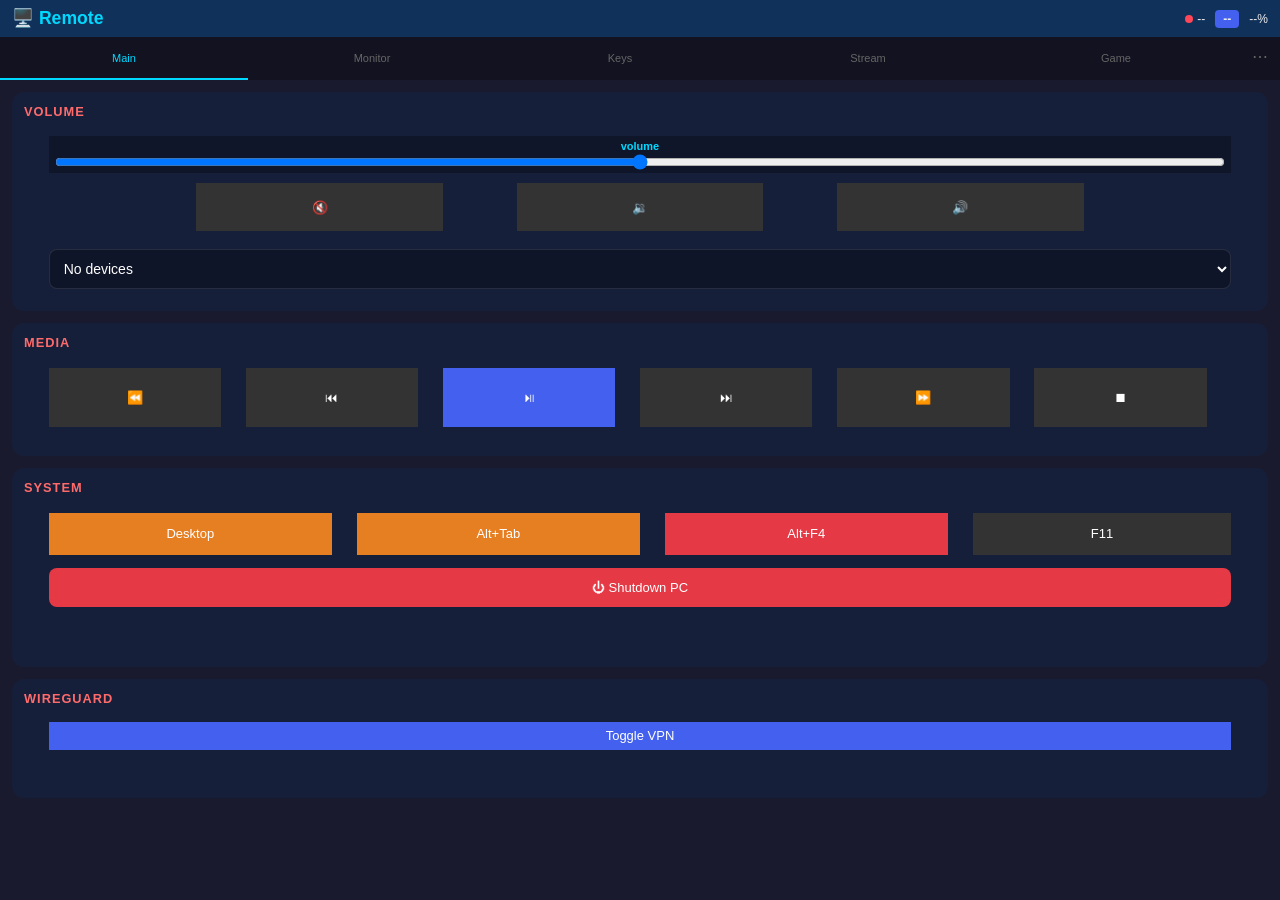
==== commit 3b47a296: "UI v2 волна 2: конструктор всей страницы (вкладки/разделы/элементы), stream per-orientation - editki" ====
--- a/RemoteControl.server/wwwroot/index.html
+++ b/RemoteControl.server/wwwroot/index.html
@@ -1,1300 +1,10 @@
 <!DOCTYPE html>
-<html lang="en">
+<html lang="ru">
 <head>
     <meta charset="UTF-8">
     <meta name="viewport" content="width=device-width,initial-scale=1,maximum-scale=1,user-scalable=no">
     <title>Remote Control</title>
-    <style>
-        * {
-            box-sizing: border-box;
-            margin: 0;
-            padding: 0
-        }
-
-        html, body {
-            height: 100%;
-            overflow: hidden;
-            touch-action: none
-        }
-
-        body {
-            font-family: -apple-system,BlinkMacSystemFont,'Segoe UI',Roboto,sans-serif;
-            background: #1a1a2e;
-            color: #eee;
-            user-select: none;
-            -webkit-user-select: none
-        }
-
-        .app {
-            display: flex;
-            flex-direction: column;
-            height: 100vh;
-            height: 100dvh
-        }
-
-        .header {
-            background: rgba(15,52,96,.9);
-            padding: 8px 12px;
-            display: flex;
-            align-items: center;
-            justify-content: space-between;
-            flex-shrink: 0
-        }
-
-        .header-title {
-            font-size: 1.1em;
-            color: #00d9ff;
-            font-weight: 600
-        }
-
-        .header-status {
-            display: flex;
-            align-items: center;
-            gap: 10px;
-            font-size: .75em
-        }
-
-        .status-dot {
-            width: 8px;
-            height: 8px;
-            border-radius: 50%;
-            background: #ff4757;
-            display: inline-block;
-            margin-right: 4px
-        }
-
-            .status-dot.on {
-                background: #00ff88;
-                box-shadow: 0 0 8px #00ff88
-            }
-
-        .layout-badge {
-            background: #4361ee;
-            padding: 2px 8px;
-            border-radius: 4px;
-            font-weight: 600;
-            cursor: pointer
-        }
-
-        .tabs {
-            display: flex;
-            background: rgba(0,0,0,.3);
-            flex-shrink: 0
-        }
-
-        .tab {
-            flex: 1;
-            padding: 12px 4px;
-            background: 0;
-            border: 0;
-            color: #666;
-            font-size: 11px;
-            cursor: pointer;
-            border-bottom: 2px solid transparent
-        }
-
-            .tab.active {
-                color: #00d9ff;
-                border-bottom-color: #00d9ff
-            }
-
-        .content {
-            flex: 1;
-            overflow-y: auto;
-            padding: 12px;
-            display: none;
-            flex-direction: column
-        }
-
-            .content.active {
-                display: flex
-            }
-
-            .content.noscroll {
-                overflow: hidden;
-                padding: 8px
-            }
-
-        .section {
-            background: rgba(22,33,62,.8);
-            border-radius: 12px;
-            padding: 12px;
-            margin-bottom: 12px
-        }
-
-        h2 {
-            color: #ff6b6b;
-            margin: 0 0 10px;
-            font-size: .8em;
-            text-transform: uppercase;
-            letter-spacing: 1px
-        }
-
-        .buttons {
-            display: flex;
-            flex-wrap: wrap;
-            gap: 6px
-        }
-
-        .btn {
-            padding: 12px 14px;
-            border: 0;
-            border-radius: 8px;
-            cursor: pointer;
-            font-size: 13px;
-            font-weight: 500;
-            -webkit-tap-highlight-color: transparent
-        }
-
-            .btn:active {
-                transform: scale(.95);
-                opacity: .8
-            }
-
-        .btn-primary {
-            background: #4361ee;
-            color: #fff
-        }
-
-        .btn-success {
-            background: #2d6a4f;
-            color: #fff
-        }
-
-        .btn-warning {
-            background: #e67e22;
-            color: #fff
-        }
-
-        .btn-danger {
-            background: #e63946;
-            color: #fff
-        }
-
-        .btn-dark {
-            background: #333;
-            color: #fff
-        }
-
-        .btn-icon {
-            font-size: 18px;
-            padding: 10px 14px
-        }
-
-        .btn-wide {
-            flex: 1;
-            min-width: 60px
-        }
-
-        .volume-row {
-            display: flex;
-            align-items: center;
-            gap: 10px;
-            margin-bottom: 10px
-        }
-
-        .volume-value {
-            font-size: 1.1em;
-            font-weight: 700;
-            color: #00d9ff;
-            min-width: 45px;
-            text-align: right
-        }
-
-        .volume-slider {
-            flex: 1;
-            height: 32px;
-            -webkit-appearance: none;
-            background: linear-gradient(to right,#4361ee var(--val,50%),#2a2a4a var(--val,50%));
-            border-radius: 16px;
-            outline: 0
-        }
-
-        .volume-slider::-webkit-slider-thumb {
-            -webkit-appearance: none;
-            width: 26px;
-            height: 26px;
-            background: #fff;
-            border-radius: 50%;
-            box-shadow: 0 2px 6px rgba(0,0,0,.3)
-        }
-
-        .monitor-name {
-            color: #888;
-            font-size: .75em;
-            font-weight: 400;
-            text-transform: none;
-            letter-spacing: 0;
-            word-break: break-all
-        }
-
-        .monitor-input-row {
-            display: flex;
-            gap: 6px;
-            margin-bottom: 10px
-        }
-
-            .monitor-input-row .keyboard-input {
-                flex: 1
-            }
-
-        .monitor-warning {
-            background: rgba(230,126,34,.12);
-            border: 1px solid rgba(230,126,34,.4);
-            color: #e67e22;
-            border-radius: 8px;
-            padding: 8px 10px;
-            font-size: .8em;
-            line-height: 1.4;
-            margin-bottom: 10px
-        }
-
-        .monitor-status {
-            margin-top: 10px;
-            font-size: .8em;
-            color: #888
-        }
-
-            .monitor-status.on {
-                color: #00ff88
-            }
-
-        .device-select {
-            width: 100%;
-            padding: 10px;
-            background: rgba(0,0,0,.3);
-            border: 1px solid rgba(255,255,255,.1);
-            border-radius: 8px;
-            color: #fff;
-            font-size: 14px;
-            margin-top: 8px
-        }
-
-            .device-select option {
-                background: #1a1a2e
-            }
-
-        .touchpad {
-            position: relative;
-            background: rgba(0,0,0,.4);
-            border: 2px solid rgba(67,97,238,.3);
-            border-radius: 12px;
-            display: flex;
-            flex-direction: column;
-            align-items: center;
-            justify-content: center;
-            color: #444;
-            font-size: 13px;
-            touch-action: none
-        }
-
-            .touchpad.active {
-                border-color: #4361ee;
-                background: rgba(67,97,238,.15)
-            }
-
-            .touchpad.dragging {
-                border-color: #e67e22
-            }
-
-        .touchpad-hint {
-            font-size: 10px;
-            color: #333;
-            margin-top: 5px
-        }
-
-        .mouse-buttons {
-            display: flex;
-            gap: 6px;
-            margin-top: 8px
-        }
-
-            .mouse-buttons .btn {
-                flex: 1;
-                padding: 14px
-            }
-
-        .keyboard-input {
-            width: 100%;
-            padding: 12px;
-            background: rgba(0,0,0,.3);
-            border: 2px solid rgba(67,97,238,.3);
-            border-radius: 10px;
-            color: #fff;
-            font-size: 16px;
-            text-align: center;
-            outline: 0
-        }
-
-            .keyboard-input:focus {
-                border-color: #4361ee;
-                background: rgba(67,97,238,.1)
-            }
-
-            .keyboard-input::placeholder {
-                color: #444
-            }
-
-        .arrows-grid {
-            display: grid;
-            grid-template-columns: repeat(3,1fr);
-            gap: 6px;
-            max-width: 160px;
-            margin: 0 auto
-        }
-
-            .arrows-grid .btn {
-                padding: 16px;
-                font-size: 18px
-            }
-
-            .arrows-grid .empty {
-                visibility: hidden
-            }
-
-        .macro-item {
-            display: flex;
-            align-items: center;
-            justify-content: space-between;
-            background: rgba(0,0,0,.2);
-            padding: 10px;
-            border-radius: 8px;
-            margin-bottom: 6px
-        }
-
-        .macro-name {
-            font-weight: 500;
-            color: #00d9ff
-        }
-
-        .macro-category {
-            font-size: .7em;
-            background: #4361ee;
-            padding: 2px 6px;
-            border-radius: 4px;
-            margin-left: 6px
-        }
-
-        #toast {
-            position: fixed;
-            bottom: 20px;
-            left: 50%;
-            transform: translateX(-50%) translateY(100px);
-            background: rgba(0,0,0,.9);
-            color: #fff;
-            padding: 8px 18px;
-            border-radius: 6px;
-            font-size: .85em;
-            transition: transform .25s;
-            z-index: 1000
-        }
-
-        #toast.show {
-            transform: translateX(-50%) translateY(0)
-        }
-
-        .shutdown-modal {
-            position: fixed;
-            inset: 0;
-            background: rgba(0,0,0,.7);
-            display: none;
-            align-items: center;
-            justify-content: center;
-            z-index: 1001
-        }
-
-            .shutdown-modal.show {
-                display: flex
-            }
-
-        .shutdown-box {
-            background: #16213e;
-            border: 1px solid rgba(230,57,70,.5);
-            border-radius: 14px;
-            padding: 18px;
-            width: min(88vw, 320px);
-            display: flex;
-            flex-direction: column;
-            gap: 8px
-        }
-
-        .shutdown-title {
-            color: #ff6b6b;
-            font-size: 1.1em;
-            font-weight: 700;
-            text-align: center
-        }
-
-        .shutdown-text {
-            color: #888;
-            font-size: .85em;
-            text-align: center;
-            margin-bottom: 6px
-        }
-
-        /* Stream */
-        .stream-wrap {
-            display: flex;
-            flex-direction: column;
-            height: 100%;
-            gap: 6px
-        }
-
-        .stream-view {
-            width: 100%;
-            max-height: 40vh;
-            aspect-ratio: 16/9;
-            background: #000;
-            border-radius: 8px;
-            overflow: hidden;
-            position: relative;
-            display: flex;
-            align-items: center;
-            justify-content: center;
-            flex-shrink: 0;
-        }
-
-            .stream-view canvas {
-                width: 100%;
-                height: 100%;
-                object-fit: contain
-            }
-
-        .stream-overlay {
-            position: absolute;
-            color: #666;
-            font-size: 14px
-        }
-
-        .stream-controls {
-            flex: 1;
-            display: flex;
-            flex-direction: column;
-            gap: 6px;
-            min-height: 0
-        }
-
-        .stream-touchpad {
-            flex: 1;
-            min-height: 80px
-        }
-
-        .stream-controls.kb-mode .stream-touchpad,
-        .stream-controls.kb-mode .mouse-buttons,
-        .stream-controls.kb-mode .zoom-controls {
-            display: none
-        }
-
-        /* Landscape на телефоне: экран слева, кнопки столбиком справа */
-        @media (orientation: landscape) and (max-height: 520px) {
-            .stream-wrap {
-                flex-direction: row
-            }
-
-            .stream-view {
-                width: auto;
-                max-height: none;
-                height: 100%;
-                aspect-ratio: auto;
-                flex: 3;
-                min-width: 0
-            }
-
-            .stream-controls {
-                flex: 2;
-                min-width: 170px;
-                max-width: 45%
-            }
-
-            .stream-touchpad {
-                min-height: 56px
-            }
-        }
-
-        .stream-controls .keyboard-input {
-            display: none
-        }
-
-        .stream-controls.kb-mode .keyboard-input {
-            display: block
-        }
-
-        .zoom-controls {
-            display: flex;
-            gap: 6px;
-            justify-content: center
-        }
-
-            .zoom-controls .btn {
-                padding: 8px 14px
-            }
-
-        .quick-keys {
-            display: flex;
-            gap: 4px;
-            justify-content: center;
-            flex-wrap: wrap
-        }
-
-            .quick-keys .btn {
-                padding: 8px 12px;
-                font-size: 12px
-            }
-
-        .stream-info {
-            position: absolute;
-            top: 5px;
-            right: 5px;
-            background: rgba(0,0,0,.7);
-            padding: 2px 6px;
-            border-radius: 4px;
-            font-size: 10px;
-            color: #0f0
-        }
-
-        .mouse-btn.active {
-            transform: scale(.92);
-            opacity: .7;
-            transition: none
-        }
-
-        .mouse-btn {
-            transition: transform .1s,opacity .1s
-        }
-
-        .stream-settings {
-            display: flex;
-            flex-wrap: wrap;
-            gap: 8px;
-            justify-content: space-between;
-            align-items: center;
-            margin-bottom: 6px
-        }
-
-        .fps-control {
-            display: flex;
-            align-items: center;
-            gap: 4px
-        }
-
-        .fps-label {
-            color: #888;
-            font-size: 11px
-        }
-
-        .fps-value {
-            color: #0f0;
-            font-size: 12px;
-            min-width: 24px;
-            text-align: center
-        }
-
-        .btn-sm {
-            padding: 4px 8px;
-            font-size: 11px
-        }
-
-        /* ===== GAME LAYOUT ===== */
-        #tab-game {
-            padding: 0;
-            flex-direction: column;
-            height: 100%;
-            position: relative;
-        }
-
-            #tab-game.active {
-                display: flex;
-            }
-
-        .game-topbar {
-            display: flex;
-            justify-content: space-between;
-            align-items: center;
-            padding: 8px 10px;
-            flex-shrink: 0;
-            position: relative;
-            z-index: 10;
-            background: rgba(0,0,0,.3);
-        }
-
-        .game-area {
-            flex: 1;
-            position: relative;
-            overflow: hidden;
-            margin: 10px;
-        }
-
-        /* All game elements are absolute */
-        .game-element {
-            position: absolute;
-            touch-action: none;
-            user-select: none;
-            display: flex;
-            align-items: center;
-            justify-content: center;
-        }
-
-        /* Stick */
-        #el-stick {
-            background: rgba(0,0,0,.5);
-            border: 2px solid rgba(67,97,238,.4);
-            border-radius: 16px;
-        }
-
-            #el-stick.active {
-                border-color: #4361ee;
-                background: rgba(67,97,238,.2);
-            }
-
-        .stick-knob {
-            position: absolute;
-            width: 50px;
-            height: 50px;
-            border-radius: 50%;
-            background: rgba(67,97,238,.5);
-            border: 2px solid rgba(0,217,255,.5);
-            pointer-events: none;
-        }
-
-        /* Camera */
-        #el-camera {
-            background: rgba(0,0,0,.5);
-            border: 2px solid rgba(67,97,238,.4);
-            border-radius: 16px;
-        }
-
-            #el-camera.active {
-                border-color: #4361ee;
-                background: rgba(67,97,238,.2);
-            }
-
-            #el-camera.dragging {
-                border-color: #e67e22;
-            }
-
-        /* Scroll */
-        #el-scroll {
-            background: rgba(0,0,0,.4);
-            border: 2px solid rgba(67,97,238,.3);
-            border-radius: 12px;
-        }
-
-            #el-scroll.active {
-                border-color: #4361ee;
-            }
-
-        /* Labels */
-        .el-label {
-            position: absolute;
-            top: 8px;
-            left: 10px;
-            font-size: 10px;
-            color: #555;
-            pointer-events: none;
-        }
-
-        .el-label-v {
-            font-size: 10px;
-            color: #555;
-            writing-mode: vertical-rl;
-            pointer-events: none;
-        }
-
-        /* Edge zone */
-        .camera-edge-zone {
-            position: absolute;
-            top: 0;
-            left: 0;
-            right: 0;
-            bottom: 0;
-            border-radius: 14px;
-            pointer-events: none;
-            --edge-size: 8%;
-            background: linear-gradient(to right, rgba(230,126,34,0.15) 0%, rgba(230,126,34,0.15) var(--edge-size), transparent var(--edge-size), transparent calc(100% - var(--edge-size)), rgba(230,126,34,0.15) calc(100% - var(--edge-size)), rgba(230,126,34,0.15) 100%), linear-gradient(to bottom, rgba(230,126,34,0.15) 0%, rgba(230,126,34,0.15) var(--edge-size), transparent var(--edge-size), transparent calc(100% - var(--edge-size)), rgba(230,126,34,0.15) calc(100% - var(--edge-size)), rgba(230,126,34,0.15) 100%);
-        }
-
-            .camera-edge-zone.hidden {
-                display: none;
-            }
-
-            .camera-edge-zone.edge-active {
-                background: linear-gradient(to right, rgba(230,126,34,0.4) 0%, rgba(230,126,34,0.4) var(--edge-size), transparent var(--edge-size), transparent calc(100% - var(--edge-size)), rgba(230,126,34,0.4) calc(100% - var(--edge-size)), rgba(230,126,34,0.4) 100%), linear-gradient(to bottom, rgba(230,126,34,0.4) 0%, rgba(230,126,34,0.4) var(--edge-size), transparent var(--edge-size), transparent calc(100% - var(--edge-size)), rgba(230,126,34,0.4) calc(100% - var(--edge-size)), rgba(230,126,34,0.4) 100%);
-            }
-
-        .camera-inner-zone {
-            position: absolute;
-            pointer-events: none;
-            border: 1px dashed rgba(67,97,238,0.3);
-            border-radius: 8px;
-        }
-
-            .camera-inner-zone.hidden {
-                display: none;
-            }
-
-        /* Resize handle */
-        .resize-handle {
-            display: none;
-            position: absolute;
-            right: -4px;
-            bottom: -4px;
-            width: 16px;
-            height: 16px;
-            background: #00d9ff;
-            border-radius: 3px;
-            cursor: nwse-resize;
-            z-index: 100;
-        }
-
-            .resize-handle::after {
-                content: '⤡';
-                font-size: 10px;
-                color: #000;
-            }
-
-        /* Edit mode */
-        .game-area.edit-mode .game-element {
-            outline: 2px dashed rgba(0,217,255,.5);
-            cursor: move;
-        }
-
-        .game-area.edit-mode .resize-handle {
-            display: flex;
-            align-items: center;
-            justify-content: center;
-        }
-
-        .game-area.edit-mode .game-element:hover {
-            outline-color: #00d9ff;
-        }
-
-        .el-handle {
-            display: none;
-            position: absolute;
-            width: 20px;
-            height: 20px;
-            border-radius: 50%;
-            align-items: center;
-            justify-content: center;
-            font-size: 10px;
-            color: #000;
-            z-index: 101;
-            box-shadow: 0 1px 4px rgba(0,0,0,.5)
-        }
-
-            .el-handle.h-key {
-                left: -8px;
-                top: -8px;
-                background: #e67e22
-            }
-
-            .el-handle.h-del {
-                right: -8px;
-                top: -8px;
-                background: #e63946;
-                color: #fff
-            }
-
-        .game-element.selected {
-            outline: 2px solid #00d9ff !important
-        }
-
-            .game-element.selected .el-handle {
-                display: flex
-            }
-
-            .game-element.resizing .el-handle {
-                display: none !important
-            }
-
-        .el-options {
-            position: absolute;
-            z-index: 300;
-            display: flex;
-            gap: 4px;
-            background: rgba(22,33,62,.97);
-            border: 1px solid rgba(0,217,255,.5);
-            border-radius: 8px;
-            padding: 4px
-        }
-
-            .el-options button {
-                border: 0;
-                background: #333;
-                color: #fff;
-                border-radius: 6px;
-                padding: 6px 8px;
-                font-size: 11px;
-                cursor: pointer
-            }
-
-                .el-options button.danger {
-                    background: #e63946
-                }
-
-        /* Custom buttons */
-        .custom-btn {
-            position: absolute;
-            border-radius: 8px;
-            font-size: 13px;
-            font-weight: 500;
-            display: flex;
-            align-items: center;
-            justify-content: center;
-            touch-action: none;
-        }
-
-        /* Button states */
-        .btn-on {
-            outline: 2px solid #00ff88 !important;
-            box-shadow: 0 0 10px rgba(0,255,136,.4);
-        }
-
-        /* GP State */
-        .gp-state {
-            font-size: 11px;
-            color: #666;
-            padding: 4px 8px;
-            background: rgba(0,0,0,.3);
-            border-radius: 4px;
-        }
-
-            .gp-state.on {
-                color: #00ff88;
-            }
-
-        /* Layout Editor Overlay */
-        .layout-editor-overlay {
-            display: none;
-            position: fixed;
-            top: 0;
-            left: 0;
-            right: 0;
-            bottom: 0;
-            background: transparent;
-            z-index: 200;
-            pointer-events: none;
-        }
-
-            .layout-editor-overlay.show {
-                display: block;
-            }
-
-        .layout-editor-topbar {
-            display: flex;
-            gap: 8px;
-            padding: 10px;
-            background: rgba(0,0,0,.9);
-            justify-content: center;
-            pointer-events: auto;
-            position: absolute;
-            top: 0;
-            left: 0;
-            right: 0;
-        }
-
-        /* Settings Modal */
-        .game-settings-overlay {
-            display: none;
-            position: fixed;
-            top: 0;
-            left: 0;
-            width: 100vw;
-            height: 100vh;
-            background: rgba(0,0,0,.8);
-            z-index: 500;
-            align-items: center;
-            justify-content: center;
-        }
-
-            .game-settings-overlay.show {
-                display: flex !important;
-            }
-
-        .game-settings-modal {
-            background: #1a1a2e;
-            border: 2px solid #4361ee;
-            border-radius: 16px;
-            padding: 20px;
-            width: 320px;
-            max-width: 90vw;
-            max-height: 80vh;
-            overflow-y: auto;
-        }
-
-        .game-settings-title {
-            color: #00d9ff;
-            font-size: 1.1em;
-            margin-bottom: 16px;
-            text-align: center;
-        }
-
-        .game-setting-row {
-            display: flex;
-            justify-content: space-between;
-            align-items: center;
-            padding: 8px 0;
-            border-bottom: 1px solid rgba(255,255,255,.1);
-        }
-
-        .game-setting-label {
-            color: #aaa;
-            font-size: 13px;
-        }
-
-        .game-setting-control {
-            display: flex;
-            align-items: center;
-            gap: 8px;
-        }
-
-        .game-toggle {
-            width: 44px;
-            height: 24px;
-            background: #333;
-            border-radius: 12px;
-            position: relative;
-            cursor: pointer;
-        }
-
-            .game-toggle.on {
-                background: #2d6a4f;
-            }
-
-            .game-toggle::after {
-                content: '';
-                position: absolute;
-                width: 20px;
-                height: 20px;
-                background: #fff;
-                border-radius: 50%;
-                top: 2px;
-                left: 2px;
-                transition: left .2s;
-            }
-
-            .game-toggle.on::after {
-                left: 22px;
-            }
-
-        .game-slider {
-            width: 80px;
-            height: 6px;
-            -webkit-appearance: none;
-            background: #333;
-            border-radius: 3px;
-        }
-
-            .game-slider::-webkit-slider-thumb {
-                -webkit-appearance: none;
-                width: 16px;
-                height: 16px;
-                background: #4361ee;
-                border-radius: 50%;
-                cursor: pointer;
-            }
-
-        .game-slider-value {
-            color: #00d9ff;
-            font-size: 11px;
-            min-width: 32px;
-            text-align: right;
-        }
-
-        .game-settings-close {
-            margin-top: 12px;
-            width: 100%;
-        }
-
-        /* Add Button Modal */
-        .add-button-overlay {
-            display: none;
-            position: fixed;
-            top: 0;
-            left: 0;
-            right: 0;
-            bottom: 0;
-            background: rgba(0,0,0,.8);
-            z-index: 600;
-            align-items: center;
-            justify-content: center;
-        }
-
-            .add-button-overlay.show {
-                display: flex;
-            }
-
-        .add-button-modal {
-            background: #1a1a2e;
-            border: 2px solid #4361ee;
-            border-radius: 16px;
-            padding: 20px;
-            width: 280px;
-        }
-
-        .add-button-actions {
-            display: flex;
-            gap: 10px;
-            margin-top: 16px;
-        }
-
-            .add-button-actions .btn {
-                flex: 1;
-            }
-
-        .game-input, .game-select {
-            width: 110px;
-            padding: 6px 10px;
-            background: rgba(0,0,0,.4);
-            border: 1px solid rgba(255,255,255,.2);
-            border-radius: 6px;
-            color: #fff;
-            font-size: 13px;
-        }
-
-            .game-select option {
-                background: #1a1a2e;
-            }
-
-        /* Fullscreen */
-        body.game-fs .header,
-        body.game-fs .tabs {
-            display: none !important;
-        }
-
-        body.game-fs #tab-game {
-            padding: 0;
-        }
-
-        body.game-fs .game-topbar {
-            padding: 6px 10px;
-        }
-
-        /* ==================== ДРОПДАУН ВКЛАДОК ==================== */
-        #tab-bar {
-            position: relative
-        }
-
-        .tab-more {
-            flex: 0 0 40px;
-            font-size: 16px;
-            padding-top: 10px
-        }
-
-        .tab-menu {
-            position: absolute;
-            top: 100%;
-            right: 2px;
-            z-index: 500;
-            background: #16213e;
-            border: 1px solid rgba(0,217,255,.35);
-            border-radius: 0 0 10px 10px;
-            min-width: 140px;
-            display: none;
-            flex-direction: column;
-            box-shadow: 0 8px 24px rgba(0,0,0,.5)
-        }
-
-            .tab-menu.show {
-                display: flex
-            }
-
-        .tab-menu-item {
-            border: 0;
-            background: 0;
-            color: #ccc;
-            padding: 10px 14px;
-            font-size: 13px;
-            cursor: pointer;
-            text-align: left
-        }
-
-            .tab-menu-item:hover {
-                background: rgba(0,217,255,.12);
-                color: #00d9ff
-            }
-
-        /* ==================== CUSTOM AREAS & WIDGETS ==================== */
-        .custom-area {
-            position: relative;
-            min-height: 200px;
-            background: rgba(0,0,0,.2);
-            border: 1px dashed rgba(255,255,255,.18);
-            border-radius: 12px;
-            margin-top: 12px;
-            overflow: hidden
-        }
-
-            .custom-area:empty::after {
-                content: 'Custom area — add elements in Settings';
-                position: absolute;
-                inset: 0;
-                display: flex;
-                align-items: center;
-                justify-content: center;
-                color: #444;
-                font-size: .78em
-            }
-
-        .widget {
-            position: absolute;
-            touch-action: none;
-            z-index: 5
-        }
-
-        .widget.btn {
-            display: flex;
-            align-items: center;
-            justify-content: center;
-            overflow: hidden;
-            white-space: nowrap
-        }
-
-        .widget-touchpad {
-            background: rgba(0,0,0,.45);
-            border: 2px solid rgba(67,97,238,.4);
-            border-radius: 12px;
-            display: flex;
-            align-items: center;
-            justify-content: center;
-            color: #556;
-            font-size: 11px
-        }
-
-        .widget-slider {
-            display: flex;
-            flex-direction: column;
-            align-items: center;
-            gap: 2px;
-            background: rgba(0,0,0,.3);
-            border-radius: 8px;
-            padding: 4px 6px
-        }
-
-            .widget-slider .widget-val {
-                font-size: 11px;
-                color: #00d9ff;
-                font-weight: 700
-            }
-
-            .widget-slider input[type=range] {
-                width: 100%;
-                margin: 0
-            }
-
-        .widget-input input {
-            width: 100%;
-            box-sizing: border-box;
-            padding: 6px 8px;
-            background: rgba(0,0,0,.4);
-            border: 1px solid rgba(67,97,238,.4);
-            border-radius: 8px;
-            color: #fff;
-            font-size: 13px
-        }
-
-        .widget-editable {
-            outline: 2px dashed rgba(0,217,255,.6)
-        }
-
-        .custom-touchpad {
-            border-style: dashed !important;
-            display: flex;
-            align-items: center;
-            justify-content: center;
-            color: #667
-        }
-
-        /* ==================== SETTINGS TAB ==================== */
-        .settings-row {
-            display: flex;
-            align-items: center;
-            gap: 8px;
-            margin-bottom: 8px;
-            font-size: .85em
-        }
-
-            .settings-row > span:first-child {
-                flex: 1;
-                color: #aab
-            }
-
-            .settings-row input[type=range] {
-                width: 110px
-            }
-
-            .settings-row input[type=checkbox] {
-                width: 20px;
-                height: 20px
-            }
-
-            .settings-row .btn-sm {
-                min-width: 56px
-            }
-
-        .cfg-textarea {
-            width: 100%;
-            min-height: 160px;
-            box-sizing: border-box;
-            background: rgba(0,0,0,.4);
-            border: 1px solid rgba(255,255,255,.15);
-            border-radius: 8px;
-            color: #9fd;
-            font-family: Consolas, monospace;
-            font-size: 11px;
-            padding: 8px;
-            resize: vertical
-        }
-
-        .cfg-mini {
-            flex: 0 1 120px;
-            padding: 6px 8px;
-            background: rgba(0,0,0,.4);
-            border: 1px solid rgba(255,255,255,.2);
-            border-radius: 6px;
-            color: #fff;
-            font-size: 12px
-        }
-
-        .widget-form-row .cfg-mini {
-            flex: 0 1 110px
-        }
-
-        .widget-form-row {
-            margin-bottom: 6px
-        }
-
-        .steps-area {
-            flex: 1;
-            min-height: 70px;
-            font-family: Consolas, monospace
-        }
-
-        /* ==================== TOUCHPAD EDGE ZONES (mouse/stream) ==================== */
-        #touchpad {
-            flex: none;
-            width: min(70%, 280px);
-            aspect-ratio: 1;
-            margin: 0 auto
-        }
-
-        .pad-edge-zone {
-            position: absolute;
-            top: 0;
-            left: 0;
-            right: 0;
-            bottom: 0;
-            border-radius: 14px;
-            pointer-events: none;
-            --edge-size: 10%;
-            opacity: .35;
-            background: linear-gradient(to right, rgba(230,126,34,.25) 0%, rgba(230,126,34,.25) var(--edge-size), transparent var(--edge-size), transparent calc(100% - var(--edge-size)), rgba(230,126,34,.25) calc(100% - var(--edge-size)), rgba(230,126,34,.25) 100%), linear-gradient(to bottom, rgba(230,126,34,.25) 0%, rgba(230,126,34,.25) var(--edge-size), transparent var(--edge-size), transparent calc(100% - var(--edge-size)), rgba(230,126,34,.25) calc(100% - var(--edge-size)), rgba(230,126,34,.25) 100%)
-        }
-
-        .touchpad.edge-active .pad-edge-zone {
-            opacity: 1
-        }
-    </style>
+    <link rel="stylesheet" href="css/app.css">
 </head>
 <body>
     <div class="app">
@@ -1309,175 +19,20 @@
 
         <div class="tabs" id="tab-bar"></div>
 
-        <!-- MAIN -->
-        <div id="tab-main" class="content active">
-            <div class="section">
-                <h2>Volume</h2>
-                <div class="volume-row">
-                    <span class="volume-value" id="vol-value">--%</span>
-                    <input type="range" min="0" max="100" value="50" class="volume-slider" id="vol-slider">
-                </div>
-                <div class="buttons">
-                    <button class="btn btn-dark btn-icon" onclick="volAction('mute')">🔇</button>
-                    <button class="btn btn-dark btn-icon" onclick="volAction('down')">🔉</button>
-                    <button class="btn btn-dark btn-icon" onclick="volAction('up')">🔊</button>
-                </div>
-                <select class="device-select" id="audio-device"></select>
-            </div>
-
-            <div class="section">
-                <h2>Media</h2>
-                <div class="buttons">
-                    <button class="btn btn-dark btn-icon" onclick="api('POST','/api/key/left')" title="Перемотка назад">⏪</button>
-                    <button class="btn btn-dark btn-icon" onclick="api('POST','/api/key/prev')">⏮</button>
-                    <button class="btn btn-primary btn-icon" onclick="api('POST','/api/key/playpause')">⏯</button>
-                    <button class="btn btn-dark btn-icon" onclick="api('POST','/api/key/next')">⏭</button>
-                    <button class="btn btn-dark btn-icon" onclick="api('POST','/api/key/right')" title="Перемотка вперёд">⏩</button>
-                    <button class="btn btn-dark btn-icon" onclick="api('POST','/api/key/stop')">⏹</button>
-                </div>
-            </div>
-
-            <div class="section">
-                <h2>System</h2>
-                <div class="buttons">
-                    <button class="btn btn-warning" onclick="api('POST','/api/combo',{keys:['win','d']})">Desktop</button>
-                    <button class="btn btn-warning" onclick="api('POST','/api/combo',{keys:['alt','tab']})">Alt+Tab</button>
-                    <button class="btn btn-danger" onclick="api('POST','/api/combo',{keys:['alt','f4']})">Alt+F4</button>
-                    <button class="btn btn-dark" onclick="api('POST','/api/key/f11')">F11</button>
-                </div>
-                <div class="buttons" style="margin-top:8px">
-                    <button class="btn btn-danger btn-wide" id="btn-shutdown" onclick="openShutdownPrompt()">⏻ Shutdown PC</button>
-                    <button class="btn btn-dark btn-wide" id="btn-cancel-shutdown" onclick="cancelScheduledShutdown()" style="display:none">⏹ Cancel</button>
-                </div>
-            </div>
-
-            <div class="section">
-                <h2>WireGuard</h2>
-                <button class="btn btn-primary btn-wide" onclick="toggleWireGuard()">Toggle VPN</button>
-            </div>
-
-            <div class="custom-area" id="custom-area-main"></div>
-        </div>
-
-        <!-- MONITOR -->
-        <div id="tab-monitor" class="content">
-            <div class="section">
-                <h2>Monitor <span class="monitor-name" id="mon-name"></span></h2>
-
-                <div id="mon-unavailable" class="monitor-warning" style="display:none">
-                    ControlMyMonitor.exe not found.<br>
-                    Положи exe рядом с сервером или укажи путь в appsettings: <b>Monitor:CmmPath</b>
-                </div>
-
-                <div class="volume-row">
-                    <span class="volume-value" id="mon-brightness-val">--</span>
-                    <input type="range" min="0" max="100" value="50" step="1" class="volume-slider" id="mon-brightness-slider">
-                </div>
-
-                <div class="monitor-input-row">
-                    <input type="number" class="keyboard-input" id="mon-brightness-input" min="0" max="100" step="1" placeholder="0-100" inputmode="numeric">
-                    <button class="btn btn-primary" onclick="applyMonitorBrightness()">Apply</button>
-                </div>
-
-                <div class="buttons">
-                    <button class="btn btn-success btn-wide" onclick="monPower('on')">On</button>
-                    <button class="btn btn-danger btn-wide" onclick="monPower('off')">Off</button>
-                    <button class="btn btn-dark btn-wide" onclick="monPower('toggle')">Switch</button>
-                </div>
-
-                <div class="monitor-status" id="mon-power">Power: --</div>
-            </div>
-
-            <div class="custom-area" id="custom-area-monitor"></div>
-        </div>
-
-        <!-- MOUSE -->
-        <div id="tab-mouse" class="content">
-            <div class="section" style="flex:1;display:flex;flex-direction:column">
-                <h2>Touchpad</h2>
-                <div class="touchpad" id="touchpad">
-                    <div class="pad-edge-zone"></div>
-                    <div>Drag to move</div>
-                    <div class="touchpad-hint">Tap | DoubleTap | Tap-Hold-Drag</div>
-                    <div class="touchpad-hint">Two fingers = Scroll</div>
-                </div>
-                <div class="mouse-buttons">
-                    <button class="btn btn-primary mouse-btn" data-btn="left">Left</button>
-                    <button class="btn btn-dark mouse-btn" data-btn="middle">Mid</button>
-                    <button class="btn btn-primary mouse-btn" data-btn="right">Right</button>
-                </div>
-            </div>
-
-            <div class="custom-area" id="custom-area-mouse"></div>
-        </div>
-
-        <!-- KEYS -->
-        <div id="tab-keys" class="content">
-            <div class="section">
-                <h2>Live Input (realtime)</h2>
-                <input type="text" class="keyboard-input" id="live-input" placeholder="Type here - sends instantly..." autocomplete="off">
-            </div>
-
-            <div class="section">
-                <h2>Send Text (batch)</h2>
-                <input type="text" class="keyboard-input" id="text-input" placeholder="Type, then press Send..." autocomplete="off">
-                <div class="buttons" style="margin-top:8px">
-                    <button class="btn btn-primary btn-wide" onclick="sendText()">Send</button>
-                    <button class="btn btn-dark" onclick="$('#text-input').value=''">Clear</button>
-                </div>
-            </div>
-
-            <div class="section">
-                <h2>Arrows</h2>
-                <div class="arrows-grid">
-                    <div class="empty"></div>
-                    <button class="btn btn-dark" onclick="api('POST','/api/key/up')">↑</button>
-                    <div class="empty"></div>
-                    <button class="btn btn-dark" onclick="api('POST','/api/key/left')">←</button>
-                    <button class="btn btn-primary" onclick="api('POST','/api/key/enter')">↵</button>
-                    <button class="btn btn-dark" onclick="api('POST','/api/key/right')">→</button>
-                    <div class="empty"></div>
-                    <button class="btn btn-dark" onclick="api('POST','/api/key/down')">↓</button>
-                    <div class="empty"></div>
-                </div>
-            </div>
-
-            <div class="section">
-                <h2>Common</h2>
-                <div class="buttons">
-                    <button class="btn btn-dark" onclick="api('POST','/api/key/space')">Space</button>
-                    <button class="btn btn-dark" onclick="api('POST','/api/key/tab')">Tab</button>
-                    <button class="btn btn-dark" onclick="api('POST','/api/key/esc')">Esc</button>
-                    <button class="btn btn-dark" onclick="api('POST','/api/key/backspace')">⌫</button>
-                    <button class="btn btn-dark" onclick="api('POST','/api/key/delete')">Del</button>
-                </div>
-            </div>
-
-            <div class="section">
-                <h2>Combos</h2>
-                <div class="buttons">
-                    <button class="btn btn-primary" onclick="api('POST','/api/combo',{keys:['ctrl','c']})">^C</button>
-                    <button class="btn btn-primary" onclick="api('POST','/api/combo',{keys:['ctrl','v']})">^V</button>
-                    <button class="btn btn-primary" onclick="api('POST','/api/combo',{keys:['ctrl','z']})">^Z</button>
-                    <button class="btn btn-primary" onclick="api('POST','/api/combo',{keys:['ctrl','a']})">^A</button>
-                    <button class="btn btn-primary" onclick="api('POST','/api/combo',{keys:['ctrl','s']})">^S</button>
-                    <button class="btn btn-warning" onclick="api('POST','/api/combo',{keys:['ctrl','shift','esc']})">TaskMgr</button>
-                </div>
-            </div>
-
-            <div class="custom-area" id="custom-area-keys"></div>
-        </div>
+
+        <!-- Страницы-вкладки (Main/Monitor/Mouse/Keys/кастомные) рендерятся из конфига -->
+        <div id="pages-root"></div>
 
         <!-- STREAM -->
         <div id="tab-stream" class="content noscroll">
             <div class="stream-wrap">
-                <div class="stream-view" id="stream-view">
+                <div class="stream-view" id="stream-view" data-sblock="view">
                     <canvas id="stream-canvas"></canvas>
                     <div class="stream-overlay" id="stream-overlay">Tap to start</div>
                     <div class="stream-info" id="stream-info"></div>
                 </div>
                 <div class="stream-controls" id="stream-controls">
-                    <div class="stream-settings">
+                    <div class="stream-settings" data-sblock="settings">
                         <div class="fps-control">
                             <span class="fps-label">FPS:</span>
                             <button class="btn btn-dark btn-sm" onclick="setFps(10)">10</button>
@@ -1501,14 +56,14 @@
                             <span id="q-display" class="fps-value">100</span>
                         </div>
                     </div>
-                    <div class="touchpad stream-touchpad" id="stream-touchpad"><div class="pad-edge-zone"></div>Touchpad</div>
-                    <div class="mouse-buttons">
+                    <div class="touchpad stream-touchpad" id="stream-touchpad" data-sblock="touchpad"><div class="pad-edge-zone"></div>Touchpad</div>
+                    <div class="mouse-buttons" data-sblock="buttons">
                         <button class="btn btn-primary mouse-btn" data-btn="left">L</button>
                         <button class="btn btn-dark mouse-btn" data-btn="middle">M</button>
                         <button class="btn btn-primary mouse-btn" data-btn="right">R</button>
                     </div>
-                    <input type="text" class="keyboard-input" id="stream-input" placeholder="Type here..." autocomplete="off">
-                    <div class="quick-keys">
+                    <input type="text" class="keyboard-input" id="stream-input" data-sblock="input" placeholder="Type here..." autocomplete="off">
+                    <div class="quick-keys" data-sblock="quickkeys">
                         <button class="btn btn-dark" onclick="api('POST','/api/key/esc')">Esc</button>
                         <button class="btn btn-dark" onclick="api('POST','/api/key/tab')">Tab</button>
                         <button class="btn btn-primary" onclick="api('POST','/api/key/enter')">↵</button>
@@ -1520,156 +75,9 @@
             </div>
         </div>
 
-        <!-- GAME -->
+        <!-- GAME (декларативный конструктор: все элементы рендерятся из профиля) -->
         <div id="tab-game" class="content noscroll">
-            <div class="game-topbar">
-                <button class="btn btn-dark" id="game-btn-fs">Fullscreen</button>
-                <span class="gp-state" id="gp-state">GP: off</span>
-                <button class="btn btn-dark" id="game-btn-settings">⚙️</button>
-            </div>
-
-            <div class="game-area" id="game-area">
-                <!-- Все элементы теперь absolute -->
-                <div class="game-element" id="el-stick" data-el="stick" data-square="1">
-                    <span class="el-label">Move</span>
-                    <div class="stick-knob" id="game-stick-knob"></div>
-                    <div class="resize-handle"></div>
-                </div>
-
-                <button class="btn btn-dark game-element" id="el-ctrl" data-el="ctrl" data-key="ctrl" data-mode="toggle">Ctrl<div class="resize-handle"></div></button>
-
-                <button class="btn btn-primary game-element" id="el-space" data-el="space" data-key="space" data-mode="hold">Space<div class="resize-handle"></div></button>
-
-                <button class="btn btn-warning game-element" id="el-buy" data-el="buy" data-key="b" data-mode="hold">B<div class="resize-handle"></div></button>
-
-                <div class="game-element" id="el-scroll" data-el="scroll">
-                    <span class="el-label-v">Scroll</span>
-                    <div class="resize-handle"></div>
-                </div>
-
-                <button class="btn btn-primary game-element" id="el-rmb" data-el="rmb" data-btn="right" data-mode="hold">RMB<div class="resize-handle"></div></button>
-                <button class="btn btn-primary game-element" id="el-lmb" data-el="lmb" data-btn="left" data-mode="hold">LMB<div class="resize-handle"></div></button>
-
-                <button class="btn btn-dark game-element" id="el-btnE" data-el="btnE" data-key="e" data-mode="hold">E<div class="resize-handle"></div></button>
-                <button class="btn btn-dark game-element" id="el-btnF" data-el="btnF" data-key="f" data-mode="hold">F<div class="resize-handle"></div></button>
-                <button class="btn btn-dark game-element" id="el-btnR" data-el="btnR" data-key="r" data-mode="hold">R<div class="resize-handle"></div></button>
-
-                <div class="game-element" id="el-camera" data-el="camera">
-                    <span class="el-label">Camera</span>
-                    <div class="camera-edge-zone" id="camera-edge-zone"></div>
-                    <div class="camera-inner-zone" id="camera-inner-zone"></div>
-                    <div class="resize-handle"></div>
-                </div>
-            </div>
-        </div>
-
-        <!-- Settings Modal -->
-        <div class="game-settings-overlay" id="game-settings-overlay">
-            <div class="game-settings-modal">
-                <div class="game-settings-title">⚙️ Game Settings</div>
-
-                <div class="game-setting-row">
-                    <span class="game-setting-label">Touchpad LMB Mode</span>
-                    <div class="game-setting-control">
-                        <div class="game-toggle on" id="setting-touchpad-lmb" data-setting="touchpadLmb"></div>
-                    </div>
-                </div>
-
-                <div class="game-setting-row">
-                    <span class="game-setting-label">Edge Zone</span>
-                    <div class="game-setting-control">
-                        <div class="game-toggle on" id="setting-edge-zone" data-setting="edgeZone"></div>
-                    </div>
-                </div>
-
-                <div class="game-setting-row">
-                    <span class="game-setting-label">Edge Size</span>
-                    <div class="game-setting-control">
-                        <input type="range" class="game-slider" id="setting-edge-size" min="3" max="15" value="8">
-                        <span class="game-slider-value" id="setting-edge-size-val">8%</span>
-                    </div>
-                </div>
-
-                <div class="game-setting-row">
-                    <span class="game-setting-label">Edge Speed</span>
-                    <div class="game-setting-control">
-                        <input type="range" class="game-slider" id="setting-edge-speed" min="5" max="30" value="12">
-                        <span class="game-slider-value" id="setting-edge-speed-val">12</span>
-                    </div>
-                </div>
-
-                <div class="game-setting-row">
-                    <span class="game-setting-label">Camera Sensitivity</span>
-                    <div class="game-setting-control">
-                        <input type="range" class="game-slider" id="setting-cam-sens" min="5" max="30" value="15">
-                        <span class="game-slider-value" id="setting-cam-sens-val">1.5x</span>
-                    </div>
-                </div>
-
-                <div class="game-setting-row">
-                    <span class="game-setting-label">Edit Layout</span>
-                    <div class="game-setting-control">
-                        <button class="btn btn-warning" id="btn-edit-layout">✏️ Edit</button>
-                    </div>
-                </div>
-
-                <button class="btn btn-primary game-settings-close" id="game-settings-close">Close</button>
-            </div>
-        </div>
-
-        <!-- Layout Editor Overlay -->
-        <div class="layout-editor-overlay" id="layout-editor-overlay">
-            <div class="layout-editor-topbar">
-                <button class="btn btn-success" id="btn-add-button">+ Add</button>
-                <button class="btn btn-danger" id="btn-reset-layout">↺ Reset</button>
-                <button class="btn btn-primary" id="btn-save-layout">💾 Save</button>
-                <button class="btn btn-dark" id="btn-cancel-layout">✕</button>
-            </div>
-        </div>
-
-        <!-- Add Button Modal -->
-        <div class="add-button-overlay" id="add-button-overlay">
-            <div class="add-button-modal">
-                <div class="game-settings-title">Add Button</div>
-
-                <div class="game-setting-row">
-                    <span class="game-setting-label">Label</span>
-                    <input type="text" class="game-input" id="new-btn-label" placeholder="G">
-                </div>
-
-                <div class="game-setting-row">
-                    <span class="game-setting-label">Type</span>
-                    <select class="game-select" id="new-btn-type">
-                        <option value="key-hold">Key (Hold)</option>
-                        <option value="key-press">Key (Press)</option>
-                        <option value="key-toggle">Key (Toggle)</option>
-                        <option value="mouse-hold">Mouse (Hold)</option>
-                        <option value="touchpad1">Touchpad: Scroll</option>
-                        <option value="touchpad2">Touchpad: Mouse</option>
-                    </select>
-                </div>
-
-                <div class="game-setting-row">
-                    <span class="game-setting-label">Key/Button</span>
-                    <input type="text" class="game-input" id="new-btn-action" placeholder="g / space / left">
-                </div>
-
-                <div class="game-setting-row">
-                    <span class="game-setting-label">Color</span>
-                    <select class="game-select" id="new-btn-color">
-                        <option value="btn-dark">Dark</option>
-                        <option value="btn-primary">Blue</option>
-                        <option value="btn-success">Green</option>
-                        <option value="btn-warning">Orange</option>
-                        <option value="btn-danger">Red</option>
-                    </select>
-                </div>
-
-                <div class="add-button-actions">
-                    <button class="btn btn-primary" id="btn-confirm-add">Add</button>
-                    <button class="btn btn-dark" id="btn-cancel-add">Cancel</button>
-                </div>
-            </div>
+            <div class="game-area" id="game-area"></div>
         </div>
 
         <!-- SETTINGS -->
@@ -1687,7 +95,15 @@
 
             <div class="section">
                 <h2>Tabs</h2>
-                <div id="tabs-rows"></div>
+                <div id="tabs-manager"></div>
+                <div class="buttons" style="margin-top:10px">
+                    <input type="text" id="tab-new-name" class="keyboard-input" placeholder="New tab name..." style="flex:1;margin:0">
+                    <button class="btn btn-success" id="btn-tab-add">+ Add tab</button>
+                </div>
+                <div class="buttons" style="margin-top:8px">
+                    <button class="btn btn-dark btn-wide" id="btn-tabs-restore">↺ Restore default tabs</button>
+                </div>
+                <div class="monitor-status">✏️ — редактор вкладки (разделы и элементы); Game и Stream имеют свои редакторы</div>
             </div>
 
             <div class="section">
@@ -1699,125 +115,99 @@
                 <div class="settings-row"><span>Edge speed</span><input type="range" id="set-edge-speed" min="5" max="100"><span id="set-edge-speed-val"></span></div>
             </div>
 
-            <div class="section">
-                <h2>Custom Elements</h2>
-                <div class="buttons">
-                    <select id="widget-tab-sel" class="device-select" style="margin:0;flex:1"></select>
-                    <button class="btn btn-success" onclick="addWidget()">+ Add</button>
-                    <button class="btn btn-danger" onclick="deleteSelectedWidget()">✕</button>
-                </div>
-                <div class="custom-area" id="widget-preview" style="min-height:240px;margin-top:10px"></div>
-                <div class="monitor-status">Drag to move · Tap an element to edit · Save happens automatically</div>
-                <div id="widget-form" style="margin-top:10px"></div>
-            </div>
-        </div>
-    </div>
-
-    <!-- Game Settings Modal -->
+        </div>
+    </div>
+
+    <!-- Game Settings Modal (наполнение рендерится динамически) -->
     <div class="game-settings-overlay" id="game-settings-overlay">
         <div class="game-settings-modal">
             <div class="game-settings-title">⚙️ Game Settings</div>
-
-            <div class="game-setting-row">
-                <span class="game-setting-label">Touchpad LMB Mode</span>
-                <div class="game-setting-control">
-                    <div class="game-toggle on" id="setting-touchpad-lmb" data-setting="touchpadLmb"></div>
-                </div>
-            </div>
-
-            <div class="game-setting-row">
-                <span class="game-setting-label">Edge Zone</span>
-                <div class="game-setting-control">
-                    <div class="game-toggle on" id="setting-edge-zone" data-setting="edgeZone"></div>
-                </div>
-            </div>
-
-            <div class="game-setting-row">
-                <span class="game-setting-label">Edge Size</span>
-                <div class="game-setting-control">
-                    <input type="range" class="game-slider" id="setting-edge-size" min="3" max="15" value="8">
-                    <span class="game-slider-value" id="setting-edge-size-val">8%</span>
-                </div>
-            </div>
-
-            <div class="game-setting-row">
-                <span class="game-setting-label">Edge Speed</span>
-                <div class="game-setting-control">
-                    <input type="range" class="game-slider" id="setting-edge-speed" min="5" max="30" value="12">
-                    <span class="game-slider-value" id="setting-edge-speed-val">12</span>
-                </div>
-            </div>
-
-            <div class="game-setting-row">
-                <span class="game-setting-label">Camera Sensitivity</span>
-                <div class="game-setting-control">
-                    <input type="range" class="game-slider" id="setting-cam-sens" min="5" max="30" value="15">
-                    <span class="game-slider-value" id="setting-cam-sens-val">1.5x</span>
-                </div>
-            </div>
-
-            <div class="game-setting-row">
-                <span class="game-setting-label">Edit Layout</span>
-                <div class="game-setting-control">
-                    <button class="btn btn-warning" id="btn-edit-layout">✏️ Edit</button>
-                </div>
-            </div>
-
+            <div id="game-settings-body"></div>
             <button class="btn btn-primary game-settings-close" id="game-settings-close">Close</button>
+        </div>
+    </div>
+
+    <!-- Profiles Modal -->
+    <div class="rc-modal-overlay" id="profiles-overlay">
+        <div class="rc-modal">
+            <h3>👥 Game Profiles</h3>
+            <div class="profile-host" id="profiles-host">Host: --</div>
+            <div id="profiles-list"></div>
+            <div class="rc-form-row">
+                <input type="text" id="profile-new-name" placeholder="New profile name..." style="flex:1">
+                <button class="btn btn-success" id="btn-profile-new">+ New</button>
+            </div>
+            <div class="rc-form-note">Новый профиль — по дефолтному шаблону (джойстик слева, тачпад камеры справа). Копию текущего делает ⧉.</div>
+            <div class="rc-modal-actions">
+                <button class="btn btn-primary" id="profiles-close">Close</button>
+            </div>
+        </div>
+    </div>
+
+    <!-- Element Editor Modal -->
+    <div class="rc-modal-overlay" id="element-editor-overlay">
+        <div class="rc-modal">
+            <h3 id="element-editor-title">Element</h3>
+            <div id="element-editor-body"></div>
+            <div class="rc-modal-actions">
+                <button class="btn btn-primary" id="element-editor-close">Done</button>
+            </div>
+        </div>
+    </div>
+
+    <!-- Add Element Modal -->
+    <div class="rc-modal-overlay" id="add-element-overlay">
+        <div class="rc-modal">
+            <h3>Add Element</h3>
+            <div class="rc-form-row">
+                <span>Type</span>
+                <select id="add-el-type">
+                    <option value="button">Button</option>
+                    <option value="touchpad">Touchpad (X/Y)</option>
+                    <option value="scrollbar">Scrollbar (1 axis)</option>
+                    <option value="joystick">Joystick</option>
+                    <option value="viewport">Viewport (stream)</option>
+                </select>
+            </div>
+            <div class="rc-form-row" id="add-el-row-label">
+                <span>Label</span>
+                <input type="text" id="add-el-label" placeholder="E" maxlength="10">
+            </div>
+            <div class="rc-form-row" id="add-el-row-action">
+                <span>Key / Button</span>
+                <input type="text" id="add-el-action" placeholder="e / space / left">
+            </div>
+            <div class="rc-form-note">Остальные параметры — после добавления: двойной тап по элементу → ✎</div>
+            <div class="rc-modal-actions">
+                <button class="btn btn-primary" id="btn-confirm-add-el">Add</button>
+                <button class="btn btn-dark" id="btn-cancel-add-el">Cancel</button>
+            </div>
         </div>
     </div>
 
     <!-- Layout Editor Overlay -->
     <div class="layout-editor-overlay" id="layout-editor-overlay">
         <div class="layout-editor-topbar">
-            <button class="btn btn-success" id="btn-add-button">+ Add Button</button>
+            <button class="btn btn-success" id="btn-add-element">+ Add</button>
+            <button class="btn btn-dark" id="btn-editor-opacity" title="Реальная / полная непрозрачность">👁</button>
             <button class="btn btn-primary" id="btn-save-layout">💾 Save</button>
-            <button class="btn btn-dark" id="btn-cancel-layout">✕ Cancel</button>
-        </div>
-        <div class="layout-editor-hint">Drag to move · Tap — select · Double-tap — options · Corners: 🔑 / ✕ / ⤡</div>
-    </div>
-
-    <!-- Add Button Modal -->
-    <div class="add-button-overlay" id="add-button-overlay">
-        <div class="add-button-modal">
-            <div class="game-settings-title">Add Button</div>
-
-            <div class="game-setting-row">
-                <span class="game-setting-label">Label</span>
-                <input type="text" class="game-input" id="new-btn-label" placeholder="E" maxlength="10">
-            </div>
-
-            <div class="game-setting-row">
-                <span class="game-setting-label">Type</span>
-                <select class="game-select" id="new-btn-type">
-                    <option value="key">Key Press</option>
-                    <option value="key-hold">Key Hold</option>
-                    <option value="key-toggle">Key Toggle</option>
-                    <option value="mouse">Mouse Button</option>
-                </select>
-            </div>
-
-            <div class="game-setting-row">
-                <span class="game-setting-label">Action</span>
-                <input type="text" class="game-input" id="new-btn-action" placeholder="e / left / space">
-            </div>
-
-            <div class="game-setting-row">
-                <span class="game-setting-label">Color</span>
-                <select class="game-select" id="new-btn-color">
-                    <option value="btn-dark">Dark</option>
-                    <option value="btn-primary">Blue</option>
-                    <option value="btn-success">Green</option>
-                    <option value="btn-warning">Orange</option>
-                    <option value="btn-danger">Red</option>
-                </select>
-            </div>
-
-            <div class="add-button-actions">
-                <button class="btn btn-primary" id="btn-confirm-add">Add</button>
-                <button class="btn btn-dark" id="btn-cancel-add">Cancel</button>
-            </div>
-        </div>
+            <button class="btn btn-dark" id="btn-cancel-layout">✕</button>
+        </div>
+        <div class="editor-layerbar" id="editor-layerbar"></div>
+        <div class="layout-editor-hint">Тап/свайп — выбор · двойной тап — ✎ изменить / ✕ удалить · ⤡ — ресайз</div>
+    </div>
+
+    <!-- Page/Stream Editor Overlay -->
+    <div class="layout-editor-overlay" id="page-editor-overlay">
+        <div class="layout-editor-topbar">
+            <span class="editor-title" id="page-editor-title">✏️</span>
+            <button class="btn btn-success" id="btn-page-add-section">+ Section</button>
+            <button class="btn btn-dark" id="btn-page-opacity" title="Реальная / полная непрозрачность">👁</button>
+            <button class="btn btn-warning" id="btn-stream-reset" style="display:none">↺ Reset</button>
+            <button class="btn btn-primary" id="btn-page-save">💾 Save</button>
+            <button class="btn btn-dark" id="btn-page-cancel">✕</button>
+        </div>
+        <div class="layout-editor-hint">Тап/свайп — выбор · двойной тап — ✎/✕ · ⤡ — ресайз · панель раздела: +El / ✎ / ↑↓ / ✕</div>
     </div>
 
     <div id="toast"></div>
@@ -1833,2652 +223,18 @@
         </div>
     </div>
 
-    <script>
-        // ==================== UTILS ====================
-        const $ = s => document.querySelector(s);
-        const $$ = s => document.querySelectorAll(s);
-
-        function toast(m, d = 1500) {
-            const t = $('#toast');
-            t.textContent = m;
-            t.classList.add('show');
-            setTimeout(() => t.classList.remove('show'), d);
-        }
-
-        async function api(method, path, body = null, silent = false) {
-            try {
-                const opts = { method };
-                if (body) {
-                    opts.headers = { 'Content-Type': 'application/json' };
-                    opts.body = JSON.stringify(body);
-                }
-                const r = await fetch(path, opts);
-                const d = await r.json();
-                if (!silent) {
-                    toast(d.status || d.key || d.layout || d.name || 'OK');
-                }
-                return d;
-            } catch (e) {
-                console.error(path, e);
-                if (!silent) toast('Error');
-                return { success: false };
-            }
-        }
-
-        const apiS = (m, p, b) => api(m, p, b, true);
-
-        function fire(method, path, body = null) {
-            const opts = { method };
-            if (body) {
-                opts.headers = { 'Content-Type': 'application/json' };
-                opts.body = JSON.stringify(body);
-            }
-            fetch(path, opts).catch(() => { });
-        }
-
-        // ==================== KEY/MOUSE HELPERS ====================
-        function keyDown(k) { fire('POST', `/api/key/down/${encodeURIComponent(k)}`); }
-        function keyUp(k) { fire('POST', `/api/key/up/${encodeURIComponent(k)}`); }
-        function keyPress(k) { fire('POST', `/api/key/${encodeURIComponent(k)}`); }
-        function mouseDown(btn) { fire('POST', `/api/mouse/down/${btn}`); }
-        function mouseUp(btn) { fire('POST', `/api/mouse/up/${btn}`); }
-        function mouseMove(dx, dy) { fire('POST', '/api/mouse/move', { x: dx, y: dy, absolute: false }); }
-        function mouseWheel(delta) { fire('POST', '/api/mouse/scroll', { delta }); }
-        function mouseClick(btn) { fire('POST', `/api/mouse/click/${btn}`); }
-
-        // ==================== TABS (динамические, из ui-конфига) ====================
-        let currentTab = 'main';
-
-        const TAB_DEFS = [
-            { id: 'main', label: 'Main' },
-            { id: 'monitor', label: 'Monitor' },
-            { id: 'mouse', label: 'Mouse' },
-            { id: 'keys', label: 'Keys' },
-            { id: 'stream', label: 'Stream' },
-            { id: 'game', label: 'Game' },
-        ];
-        const SETTINGS_TAB = { id: 'settings', label: 'Settings' };
-        function allTabDefs() { return [...TAB_DEFS, SETTINGS_TAB]; }
-
-        function switchToTab(id) {
-            $$('.tab').forEach(x => x.classList.remove('active'));
-            $$('.content').forEach(x => x.classList.remove('active'));
-            const btn = document.querySelector(`.tab[data-tab="${id}"]`);
-            if (btn) btn.classList.add('active');
-            const content = $('#tab-' + id);
-            if (content) content.classList.add('active');
-            hideTabMenu();
-
-            if (currentTab === 'stream' && id !== 'stream') stopStream();
-            if (id === 'stream') startStream();
-
-            if (currentTab === 'game' && id !== 'game') gpDisconnect();
-            if (id === 'game') gpConnect();
-
-            if (id === 'monitor') updateMonitor();
-
-            currentTab = id;
-        }
-
-        function renderTabs() {
-            const bar = $('#tab-bar');
-            if (!bar) return;
-            bar.innerHTML = '';
-
-            allTabDefs().forEach(t => {
-                const tc = (uiCfg.tabs && uiCfg.tabs[t.id]) || {};
-                if (tc.visible === false || tc.inDropdown) return;
-                const b = document.createElement('button');
-                b.className = 'tab' + (t.id === currentTab ? ' active' : '');
-                b.dataset.tab = t.id;
-                b.textContent = t.label;
-                b.onclick = () => switchToTab(t.id);
-                bar.appendChild(b);
-            });
-
-            const more = document.createElement('button');
-            more.className = 'tab tab-more';
-            more.textContent = '⋯';
-            more.onclick = e => { e.stopPropagation(); toggleTabMenu(); };
-            bar.appendChild(more);
-
-            const menu = document.createElement('div');
-            menu.className = 'tab-menu';
-            menu.id = 'tab-menu';
-            bar.appendChild(menu);
-        }
-
-        function toggleTabMenu() {
-            const menu = $('#tab-menu');
-            if (!menu) return;
-            if (menu.classList.contains('show')) { hideTabMenu(); return; }
-
-            menu.innerHTML = '';
-            let any = false;
-            allTabDefs().forEach(t => {
-                const tc = (uiCfg.tabs && uiCfg.tabs[t.id]) || {};
-                if (tc.visible === false || !tc.inDropdown) return;
-                any = true;
-                const b = document.createElement('button');
-                b.className = 'tab-menu-item';
-                b.textContent = t.label;
-                b.onclick = () => switchToTab(t.id);
-                menu.appendChild(b);
-            });
-            if (any) menu.classList.add('show');
-        }
-
-        function hideTabMenu() {
-            $('#tab-menu')?.classList.remove('show');
-        }
-
-        document.addEventListener('click', e => {
-            if (!e.target.closest('#tab-menu') && !e.target.closest('.tab-more')) hideTabMenu();
-        });
-
-        // ==================== STATUS ====================
-        async function updateStatus() {
-            try {
-                const vol = await apiS('GET', '/api/volume');
-                if (vol && vol.volume !== undefined && vol.volume >= 0) {
-                    setVolumeUI(vol.volume);
-                }
-                const wg = await apiS('GET', '/api/wg/status');
-                if (wg && wg.status) {
-                    $('#wg-status').textContent = wg.status;
-                    $('#wg-dot').classList.toggle('on', wg.status === 'Running');
-                }
-                const layout = await apiS('GET', '/api/keyboard/layout');
-                if (layout && layout.layout) {
-                    $('#layout-badge').textContent = layout.layout;
-                }
-                if (currentTab === 'monitor') updateMonitor();
-                refreshWidgetSliders();
-            } catch (e) {
-                console.error('updateStatus', e);
-            }
-        }
-
-        function setVolumeUI(v) {
-            $('#vol-display').textContent = v + '%';
-            $('#vol-value').textContent = v + '%';
-            $('#vol-slider').value = v;
-            $('#vol-slider').style.setProperty('--val', v + '%');
-        }
-
-        async function toggleWireGuard() {
-            toast('Toggling...');
-            await api('POST', '/api/wg/toggle');
-            setTimeout(updateStatus, 500);
-        }
-
-        function toggleLayout() {
-            api('POST', '/api/keyboard/layout/toggle').then(() => setTimeout(updateStatus, 200));
-        }
-
-        // ==================== VOLUME ====================
-        let volTimeout;
-        $('#vol-slider').oninput = function () {
-            const v = this.value;
-            setVolumeUI(v);
-            clearTimeout(volTimeout);
-            volTimeout = setTimeout(() => apiS('POST', '/api/volume/set', { level: parseInt(v) }), 100);
-        };
-
-        async function volAction(action) {
-            if (action === 'mute') {
-                await apiS('POST', '/api/volume/mute');
-            } else if (action === 'up') {
-                await apiS('POST', '/api/key/volup');
-            } else if (action === 'down') {
-                await apiS('POST', '/api/key/voldown');
-            }
-            setTimeout(updateStatus, 200);
-        }
-
-        // ==================== AUDIO DEVICES ====================
-        async function loadAudioDevices() {
-            const d = await apiS('GET', '/api/audio/devices');
-            const sel = $('#audio-device');
-            if (d && d.success && d.devices && d.devices.length) {
-                sel.innerHTML = d.devices.map(x =>
-                    `<option value="${x.name}"${x.isDefault ? ' selected' : ''}>${x.name}</option>`
-                ).join('');
-            } else {
-                sel.innerHTML = '<option>No devices</option>';
-            }
-        }
-
-        $('#audio-device').onchange = async function () {
-            const name = this.value;
-            toast('Switching...');
-            const result = await api('POST', '/api/audio/device', { name }, true);
-            if (result && result.success) {
-                toast('Switched to: ' + name);
-            } else {
-                toast('Failed to switch');
-            }
-            setTimeout(() => {
-                loadAudioDevices();
-                updateStatus();
-            }, 1000);
-        };
-
-        // ==================== GLOBAL TOUCH STATE ====================
-        const activeTouches = new Map();
-
-        // ==================== MOUSE BUTTONS ====================
-        document.querySelectorAll('.mouse-btn').forEach(btn => {
-            const btnType = btn.dataset.btn;
-            if (!btnType) return;
-
-            btn.addEventListener('touchstart', e => {
-                e.preventDefault();
-                e.stopPropagation();
-                for (const touch of e.changedTouches) {
-                    activeTouches.set(touch.identifier, 'button');
-                }
-                btn.classList.add('active');
-                fire('POST', `/api/mouse/down/${btnType}`);
-            }, { passive: false, capture: true });
-
-            btn.addEventListener('touchend', e => {
-                e.preventDefault();
-                e.stopPropagation();
-                for (const touch of e.changedTouches) {
-                    activeTouches.delete(touch.identifier);
-                }
-                btn.classList.remove('active');
-                fire('POST', `/api/mouse/up/${btnType}`);
-            }, { passive: false, capture: true });
-
-            btn.addEventListener('touchcancel', e => {
-                for (const touch of e.changedTouches) {
-                    activeTouches.delete(touch.identifier);
-                }
-                btn.classList.remove('active');
-                fire('POST', `/api/mouse/up/${btnType}`);
-            }, { capture: true });
-
-            btn.addEventListener('mousedown', () => {
-                if ('ontouchstart' in window) return;
-                btn.classList.add('active');
-                fire('POST', `/api/mouse/down/${btnType}`);
-            });
-
-            btn.addEventListener('mouseup', () => {
-                if ('ontouchstart' in window) return;
-                btn.classList.remove('active');
-                fire('POST', `/api/mouse/up/${btnType}`);
-            });
-
-            btn.addEventListener('mouseleave', () => {
-                if (btn.classList.contains('active')) {
-                    btn.classList.remove('active');
-                    fire('POST', `/api/mouse/up/${btnType}`);
-                }
-            });
-        });
-
-        // ==================== TOUCHPAD ====================
-        function initTouchpad(id, sensKey) {
-            const pad = document.getElementById(id);
-            if (!pad) return;
-
-            let lastPos = null;
-            let tapStartTime = 0;
-            let hasMoved = false;
-            let firstTapTime = 0;
-            let waitingSecondTap = false;
-            let isDragging = false;
-            let dragStarted = false;
-            let singleTapTimer = null;
-            let dragTimer = null;
-            let padTouches = new Set();
-
-            const TAP_TIMEOUT = 280;
-            const DRAG_DELAY = 140;
-
-            // Edge-зоны (8 направлений): палец у края — курсор уезжает
-            let edgeTimer = null, edgeEx = 0, edgeEy = 0;
-            const edgeZoneEl = pad.querySelector('.pad-edge-zone');
-            function edgeStart(dx, dy) {
-                edgeEx = dx; edgeEy = dy;
-                if (!edgeTimer) {
-                    edgeTimer = setInterval(() => fire('POST', '/api/mouse/move', { x: edgeEx, y: edgeEy }), 16);
-                    pad.classList.add('edge-active');
-                }
-            }
-            function edgeStop() {
-                if (edgeTimer) { clearInterval(edgeTimer); edgeTimer = null; }
-                pad.classList.remove('edge-active');
-            }
-            function edgeCheck(touch) {
-                const st = uiCfg.settings;
-                if (!st.edgeEnabled) return false;
-                const r = pad.getBoundingClientRect();
-                if (!r.width || !r.height) return false;
-                const nx = (touch.clientX - r.left) / r.width;
-                const ny = (touch.clientY - r.top) / r.height;
-                const edge = (st.edgeSize || 10) / 100;
-                const sp = st.edgeSpeed || 30;
-                let ex = 0, ey = 0;
-                if (nx < edge) ex = -sp; else if (nx > 1 - edge) ex = sp;
-                if (ny < edge) ey = -sp; else if (ny > 1 - edge) ey = sp;
-                if (ex || ey) { edgeStart(ex, ey); return true; }
-                return false;
-            }
-
-            pad.addEventListener('touchstart', e => {
-                e.preventDefault();
-                for (const touch of e.changedTouches) {
-                    if (activeTouches.get(touch.identifier) === 'button') continue;
-                    activeTouches.set(touch.identifier, 'touchpad');
-                    padTouches.add(touch.identifier);
-                }
-
-                const count = padTouches.size;
-                if (count === 0) return;
-
-                pad.classList.add('active');
-
-                let touchOnPad = null;
-                for (const touch of e.touches) {
-                    if (padTouches.has(touch.identifier)) {
-                        touchOnPad = touch;
-                        break;
-                    }
-                }
-                if (!touchOnPad) return;
-
-                if (count >= 2) {
-                    let sumX = 0, sumY = 0, n = 0;
-                    for (const touch of e.touches) {
-                        if (padTouches.has(touch.identifier)) {
-                            sumX += touch.clientX;
-                            sumY += touch.clientY;
-                            n++;
-                        }
-                    }
-                    lastPos = { x: sumX / n, y: sumY / n };
-                    clearTimeout(singleTapTimer);
-                    clearTimeout(dragTimer);
-                    waitingSecondTap = false;
-                    isDragging = false;
-                    return;
-                }
-
-                lastPos = { x: touchOnPad.clientX, y: touchOnPad.clientY };
-                tapStartTime = Date.now();
-                hasMoved = false;
-
-                if (waitingSecondTap && (Date.now() - firstTapTime) < TAP_TIMEOUT) {
-                    clearTimeout(singleTapTimer);
-                    waitingSecondTap = false;
-                    isDragging = true;
-                    dragTimer = setTimeout(() => {
-                        if (isDragging && !hasMoved && !dragStarted) {
-                            dragStarted = true;
-                            pad.classList.add('dragging');
-                            fire('POST', '/api/mouse/down/left');
-                        }
-                    }, DRAG_DELAY);
-                }
-            }, { passive: false });
-
-            pad.addEventListener('touchmove', e => {
-                e.preventDefault();
-                if (!lastPos) return;
-
-                const padTouchList = [];
-                for (const touch of e.touches) {
-                    if (padTouches.has(touch.identifier)) {
-                        padTouchList.push(touch);
-                    }
-                }
-
-                const count = padTouchList.length;
-                if (count === 0) return;
-
-                if (count >= 2) {
-                    let sumX = 0, sumY = 0;
-                    for (const t of padTouchList) {
-                        sumX += t.clientX;
-                        sumY += t.clientY;
-                    }
-                    const cx = sumX / count;
-                    const cy = sumY / count;
-                    const dy = lastPos.y - cy;
-                    lastPos = { x: cx, y: cy };
-                    if (Math.abs(dy) > 1) {
-                        fire('POST', '/api/mouse/scroll', { delta: Math.round(-dy * 4) });
-                    }
-                } else {
-                    const touch = padTouchList[0];
-
-                    // edge-зона: фиксируем позицию, чтобы не было скачка при выходе
-                    if (!isDragging && edgeCheck(touch)) {
-                        lastPos = { x: touch.clientX, y: touch.clientY };
-                        hasMoved = true;
-                        return;
-                    }
-                    edgeStop();
-
-                    const dx = touch.clientX - lastPos.x;
-                    const dy = touch.clientY - lastPos.y;
-
-                    if (Math.abs(dx) > 1 || Math.abs(dy) > 1) {
-                        hasMoved = true;
-                        lastPos = { x: touch.clientX, y: touch.clientY };
-
-                        if (isDragging && !dragStarted) {
-                            clearTimeout(dragTimer);
-                            dragStarted = true;
-                            pad.classList.add('dragging');
-                            fire('POST', '/api/mouse/down/left');
-                        }
-
-                        const sens = (uiCfg.settings[sensKey] || 18) / 10;
-                        const moveDx = Math.round(dx * sens);
-                        const moveDy = Math.round(dy * sens);
-                        if (moveDx || moveDy) {
-                            fire('POST', '/api/mouse/move', { x: moveDx, y: moveDy });
-                        }
-                    }
-                }
-            }, { passive: false });
-
-            pad.addEventListener('touchend', e => {
-                e.preventDefault();
-                for (const touch of e.changedTouches) {
-                    padTouches.delete(touch.identifier);
-                    activeTouches.delete(touch.identifier);
-                }
-
-                const remaining = padTouches.size;
-
-                if (remaining === 0) {
-                    pad.classList.remove('active', 'dragging');
-                    clearTimeout(dragTimer);
-                    edgeStop();
-
-                    if (dragStarted) {
-                        fire('POST', '/api/mouse/up/left');
-                        isDragging = false;
-                        dragStarted = false;
-                    } else if (isDragging) {
-                        isDragging = false;
-                        fire('POST', '/api/mouse/click/double');
-                    } else if (!hasMoved && (Date.now() - tapStartTime) < TAP_TIMEOUT) {
-                        firstTapTime = Date.now();
-                        waitingSecondTap = true;
-                        singleTapTimer = setTimeout(() => {
-                            if (waitingSecondTap) {
-                                waitingSecondTap = false;
-                                fire('POST', '/api/mouse/click/left');
-                            }
-                        }, TAP_TIMEOUT);
-                    }
-                    lastPos = null;
-                } else {
-                    let sumX = 0, sumY = 0, n = 0;
-                    for (const touch of e.touches) {
-                        if (padTouches.has(touch.identifier)) {
-                            sumX += touch.clientX;
-                            sumY += touch.clientY;
-                            n++;
-                        }
-                    }
-                    if (n > 0) {
-                        lastPos = { x: sumX / n, y: sumY / n };
-                    }
-                }
-            }, { passive: false });
-
-            pad.addEventListener('touchcancel', e => {
-                for (const touch of e.changedTouches) {
-                    padTouches.delete(touch.identifier);
-                    activeTouches.delete(touch.identifier);
-                }
-                if (padTouches.size === 0) {
-                    pad.classList.remove('active', 'dragging');
-                    edgeStop();
-                    if (dragStarted) {
-                        fire('POST', '/api/mouse/up/left');
-                    }
-                    clearTimeout(singleTapTimer);
-                    clearTimeout(dragTimer);
-                    isDragging = false;
-                    dragStarted = false;
-                    waitingSecondTap = false;
-                    lastPos = null;
-                }
-            });
-        }
-
-        initTouchpad('touchpad', 'mouseSens');
-        initTouchpad('stream-touchpad', 'streamSens');
-
-        // ==================== KEYBOARD ====================
-        const liveInput = $('#live-input');
-        if (liveInput) {
-            let buffer = '';
-            let sendTimer = null;
-
-            liveInput.oninput = e => {
-                const data = e.data;
-                if (data) buffer += data;
-                clearTimeout(sendTimer);
-                sendTimer = setTimeout(() => {
-                    if (buffer) {
-                        apiS('POST', '/api/type', { text: buffer });
-                        buffer = '';
-                    }
-                    liveInput.value = '';
-                }, 120);
-            };
-
-            liveInput.onkeydown = e => {
-                const map = {
-                    Backspace: 'backspace', Enter: 'enter', Tab: 'tab', Escape: 'esc',
-                    ArrowUp: 'up', ArrowDown: 'down', ArrowLeft: 'left', ArrowRight: 'right'
-                };
-                if (map[e.key]) {
-                    e.preventDefault();
-                    if (buffer) {
-                        apiS('POST', '/api/type', { text: buffer });
-                        buffer = '';
-                        liveInput.value = '';
-                    }
-                    apiS('POST', '/api/key/' + map[e.key]);
-                }
-            };
-        }
-
-        function sendText() {
-            const inp = $('#text-input');
-            if (inp && inp.value) {
-                api('POST', '/api/type', { text: inp.value });
-                inp.value = '';
-            }
-        }
-
-        const streamInput = $('#stream-input');
-        const streamControls = $('#stream-controls');
-
-        if (streamInput) {
-            let buffer = '';
-            let sendTimer = null;
-
-            streamInput.oninput = e => {
-                const data = e.data;
-                if (data) buffer += data;
-                clearTimeout(sendTimer);
-                sendTimer = setTimeout(() => {
-                    if (buffer) {
-                        apiS('POST', '/api/type', { text: buffer });
-                        buffer = '';
-                    }
-                    streamInput.value = '';
-                }, 120);
-            };
-
-            streamInput.onkeydown = e => {
-                const map = {
-                    Backspace: 'backspace', Enter: 'enter', Tab: 'tab', Escape: 'esc',
-                    ArrowUp: 'up', ArrowDown: 'down', ArrowLeft: 'left', ArrowRight: 'right'
-                };
-                if (map[e.key]) {
-                    e.preventDefault();
-                    if (buffer) {
-                        apiS('POST', '/api/type', { text: buffer });
-                        buffer = '';
-                        streamInput.value = '';
-                    }
-                    apiS('POST', '/api/key/' + map[e.key]);
-                }
-            };
-
-            streamInput.onfocus = () => streamControls.classList.add('kb-mode');
-            streamInput.onblur = () => streamControls.classList.remove('kb-mode');
-
-            // Софтклава на телефоне закрывается кнопкой "назад" без blur'а —
-            // детектим по возвращению высоты visualViewport
-            if (window.visualViewport) {
-                let kbWasOpen = false;
-                window.visualViewport.addEventListener('resize', () => {
-                    const h = window.visualViewport.height;
-                    const open = h < window.innerHeight * 0.9;
-                    if (!kbWasOpen && open) kbWasOpen = true;
-                    else if (kbWasOpen && !open) {
-                        kbWasOpen = false;
-                        if (streamControls.classList.contains('kb-mode')) {
-                            streamControls.classList.remove('kb-mode');
-                        }
-                    }
-                });
-            }
-        }
-
-        $('#btn-toggle-kb')?.addEventListener('click', () => {
-            if (streamControls.classList.contains('kb-mode')) {
-                streamControls.classList.remove('kb-mode');
-                streamInput.blur();
-            } else {
-                streamControls.classList.add('kb-mode');
-                setTimeout(() => streamInput.focus(), 50);
-            }
-        });
-
-        // ==================== STREAM ====================
-        let ws = null;
-        let currentZoom = 1;
-        let serverPanX = 0.5, serverPanY = 0.5;
-
-        // Локальный view во время жеста: CSS-transform вместо HTTP-спамa на сервер
-        let viewScale = 1, viewX = 0, viewY = 0, viewActive = false;
-
-        const canvas = $('#stream-canvas');
-        const ctx = canvas ? canvas.getContext('2d') : null;
-        const streamView = $('#stream-view');
-
-        function startStream() {
-            if (ws && ws.readyState === WebSocket.OPEN) return;
-            const overlay = $('#stream-overlay');
-            if (overlay) { overlay.style.display = 'flex'; overlay.textContent = 'Connecting...'; }
-            loadFps();
-            loadQuality();
-            const proto = location.protocol === 'https:' ? 'wss:' : 'ws:';
-            ws = new WebSocket(`${proto}//${location.host}/ws/screen`);
-            ws.binaryType = 'arraybuffer';
-
-            ws.onopen = () => {
-                if (overlay) overlay.style.display = 'none';
-                updateZoomLabel();
-            };
-
-            // Только последний кадр: старые отбрасываются (отзывчивость, а не история)
-            ws.onmessage = e => {
-                if (!ctx) return;
-                if (pendingFrame) URL.revokeObjectURL(pendingFrame.url);
-                pendingFrame = { url: URL.createObjectURL(new Blob([e.data], { type: 'image/jpeg' })) };
-                if (!decodingFrame) startDecodeFrame();
-            };
-
-            ws.onclose = () => {
-                ws = null;
-                if (overlay) { overlay.style.display = 'flex'; overlay.textContent = 'Tap to start'; }
-            };
-
-            ws.onerror = () => { if (ws) ws.close(); };
-        }
-
-        // latest-frame: максимум один кадр на декодировании + один в ожидании
-        let pendingFrame = null, decodingFrame = null;
-
-        function startDecodeFrame() {
-            const f = pendingFrame;
-            pendingFrame = null;
-            if (!f) return;
-            decodingFrame = f;
-            const img = new Image();
-            img.onload = () => {
-                if (decodingFrame !== f) { URL.revokeObjectURL(f.url); return; }
-                decodingFrame = null;
-                if (pendingFrame) { startDecodeFrame(); return; } // пришёл более свежий
-                URL.revokeObjectURL(f.url);
-                canvas.width = img.width;
-                canvas.height = img.height;
-                ctx.drawImage(img, 0, 0);
-            };
-            img.onerror = () => {
-                if (decodingFrame !== f) { URL.revokeObjectURL(f.url); return; }
-                decodingFrame = null;
-                URL.revokeObjectURL(f.url);
-                if (pendingFrame) startDecodeFrame();
-            };
-            img.src = f.url;
-        }
-
-        function stopStream() {
-            if (pendingFrame) { URL.revokeObjectURL(pendingFrame.url); pendingFrame = null; }
-            if (decodingFrame) { URL.revokeObjectURL(decodingFrame.url); decodingFrame = null; }
-            if (ws) { ws.close(); ws = null; }
-        }
-
-        // Вкладка браузера скрыта -> рвём сессию, видимая -> подхватываем
-        document.addEventListener('visibilitychange', () => {
-            if (document.hidden) {
-                if (currentTab === 'stream') stopStream();
-            } else {
-                if (currentTab === 'stream' && !ws) startStream();
-            }
-        });
-
-        if (streamView) {
-            streamView.onclick = e => {
-                if (e.target.id === 'stream-overlay') {
-                    if (!ws || ws.readyState !== WebSocket.OPEN) startStream();
-                }
-            };
-        }
-
-        async function zoomIn() {
-            const d = await apiS('POST', '/api/screen/zoom', { action: 'in' });
-            if (d) updateZoomFromResponse(d);
-        }
-
-        async function zoomOut() {
-            const d = await apiS('POST', '/api/screen/zoom', { action: 'out' });
-            if (d) updateZoomFromResponse(d);
-        }
-
-        async function zoomReset() {
-            const d = await apiS('POST', '/api/screen/zoom', { action: 'reset' });
-            if (d) updateZoomFromResponse(d);
-            toast('Reset');
-        }
-
-        async function zoomSet(level) {
-            const d = await apiS('POST', '/api/screen/zoom', { action: 'set', level });
-            if (d) updateZoomFromResponse(d);
-        }
-
-        async function panBy(dx, dy) {
-            await apiS('POST', '/api/screen/pan', { x: dx, y: dy, absolute: false });
-        }
-
-        function updateZoomFromResponse(d) {
-            if (d.zoom !== undefined) {
-                currentZoom = d.zoom;
-                if (d.panX !== undefined) serverPanX = d.panX;
-                if (d.panY !== undefined) serverPanY = d.panY;
-                updateZoomLabel();
-            }
-        }
-
-        function updateZoomLabel() {
-            const z = currentZoom * (viewActive ? viewScale : 1);
-            const label = $('#zoom-label');
-            if (label) label.textContent = z.toFixed(1) + 'x';
-            const info = $('#stream-info');
-            if (info) info.textContent = z > 1 ? z.toFixed(1) + 'x' : '';
-        }
-
-        function applyView() {
-            if (!canvas) return;
-            if (viewActive) {
-                canvas.style.transform = `translate(${viewX}px, ${viewY}px) scale(${viewScale})`;
-                canvas.style.transformOrigin = '0 0';
-            } else {
-                canvas.style.transform = '';
-            }
-            updateZoomLabel();
-        }
-
-        // В конце жеста: один запрос на сервер (zoom + абсолютный pan атомарно)
-        function commitView() {
-            if (!viewActive || !canvas) return;
-            viewActive = false;
-            applyView();
-
-            const cw = canvas.clientWidth || 1;
-            const ch = canvas.clientHeight || 1;
-            if (Math.abs(viewScale - 1) < 0.02 && Math.abs(viewX) < 3 && Math.abs(viewY) < 3) {
-                viewScale = 1; viewX = 0; viewY = 0;
-                return;
-            }
-
-            // Точка под центром канваса после локального трансформа -> новый центр кадра
-            const cx0 = (cw / 2 - viewX) / viewScale;
-            const cy0 = (ch / 2 - viewY) / viewScale;
-
-            const newZoom = Math.max(1, Math.min(8, currentZoom * viewScale));
-            let newPanX = serverPanX + (cx0 / cw - 0.5) / newZoom;
-            let newPanY = serverPanY + (cy0 / ch - 0.5) / newZoom;
-            const half = 0.5 / newZoom;
-            newPanX = Math.max(half, Math.min(1 - half, newPanX));
-            newPanY = Math.max(half, Math.min(1 - half, newPanY));
-
-            apiS('POST', '/api/screen/zoom', { action: 'set', level: newZoom, panX: newPanX, panY: newPanY })
-                .then(d => { if (d) updateZoomFromResponse(d); });
-
-            viewScale = 1; viewX = 0; viewY = 0;
-        }
-
-        async function setFps(fps) {
-            const d = await apiS('POST', '/api/screen/fps', { fps });
-            if (d && d.fps !== undefined) {
-                document.getElementById('fps-display').textContent = d.fps;
-                document.querySelectorAll('.fps-control .btn').forEach(btn => {
-                    btn.classList.remove('btn-primary');
-                    btn.classList.add('btn-dark');
-                });
-                const activeBtn = document.querySelector(`.fps-control .btn[onclick="setFps(${fps})"]`);
-                if (activeBtn) {
-                    activeBtn.classList.remove('btn-dark');
-                    activeBtn.classList.add('btn-primary');
-                }
-                toast('FPS: ' + d.fps);
-            }
-        }
-
-        async function loadFps() {
-            const d = await apiS('GET', '/api/screen/fps');
-            if (d && d.fps !== undefined) {
-                document.getElementById('fps-display').textContent = d.fps;
-            }
-        }
-
-        function toggleFullscreen() {
-            if (document.fullscreenElement) {
-                document.exitFullscreen().catch(() => { });
-            } else {
-                document.documentElement.requestFullscreen().catch(() => { });
-            }
-        }
-
-        async function setQuality(pct, jpeg) {
-            const d = await apiS('POST', '/api/screen/quality', { percent: pct, jpeg });
-            if (d && d.success) {
-                document.getElementById('q-display').textContent = d.percent;
-                localStorage.setItem('streamQuality', d.percent);
-                document.querySelectorAll('.qbtn').forEach(btn => {
-                    btn.classList.remove('btn-primary');
-                    btn.classList.add('btn-dark');
-                });
-                const activeBtn = document.querySelector(`.qbtn[onclick="setQuality(${pct}, ${jpeg})"]`);
-                if (activeBtn) {
-                    activeBtn.classList.remove('btn-dark');
-                    activeBtn.classList.add('btn-primary');
-                }
-                toast('Quality: ' + pct + '%');
-            }
-        }
-
-        async function loadQuality() {
-            const q = parseInt(localStorage.getItem('streamQuality')) || 100;
-            document.getElementById('q-display').textContent = q;
-            const preset = q === 100 ? [100, 0] : q === 75 ? [75, 0] : [50, 35];
-            setQuality(preset[0], preset[1]);
-        }
-
-        // Pinch zoom / pan on canvas — мгновенно на клиенте, коммит на сервер в конце жеста
-        if (canvas) {
-            let lastTouches = null;
-            let lastPinchDist = null;
-            let isPanning = false;
-
-            function beginView() {
-                if (!viewActive) {
-                    viewActive = true;
-                    viewScale = 1;
-                    viewX = 0;
-                    viewY = 0;
-                }
-            }
-
-            canvas.addEventListener('touchstart', e => {
-                e.preventDefault();
-                if (e.touches.length === 2) {
-                    beginView();
-                    lastPinchDist = getPinchDist(e.touches);
-                    lastTouches = [
-                        { x: e.touches[0].clientX, y: e.touches[0].clientY },
-                        { x: e.touches[1].clientX, y: e.touches[1].clientY }
-                    ];
-                } else if (e.touches.length === 1 && (currentZoom > 1 || viewScale > 1.01)) {
-                    beginView();
-                    isPanning = true;
-                    lastTouches = [{ x: e.touches[0].clientX, y: e.touches[0].clientY }];
-                }
-            }, { passive: false });
-
-            canvas.addEventListener('touchmove', e => {
-                e.preventDefault();
-                if (e.touches.length === 2 && lastPinchDist !== null) {
-                    const dist = getPinchDist(e.touches);
-                    const scale = dist / lastPinchDist;
-                    lastPinchDist = dist;
-
-                    const rect = canvas.getBoundingClientRect();
-                    const cx = (e.touches[0].clientX + e.touches[1].clientX) / 2 - rect.left;
-                    const cy = (e.touches[0].clientY + e.touches[1].clientY) / 2 - rect.top;
-
-                    // зум вокруг середины пинча
-                    const oldS = viewScale;
-                    viewScale = Math.max(0.25, Math.min(4, viewScale * scale));
-                    const ratio = viewScale / oldS;
-                    viewX = cx - (cx - viewX) * ratio;
-                    viewY = cy - (cy - viewY) * ratio;
-
-                    // панорама по движению середины пинча
-                    const lastCx = (lastTouches[0].x + lastTouches[1].x) / 2;
-                    const lastCy = (lastTouches[0].y + lastTouches[1].y) / 2;
-                    viewX += (e.touches[0].clientX + e.touches[1].clientX) / 2 - lastCx;
-                    viewY += (e.touches[0].clientY + e.touches[1].clientY) / 2 - lastCy;
-
-                    lastTouches = [
-                        { x: e.touches[0].clientX, y: e.touches[0].clientY },
-                        { x: e.touches[1].clientX, y: e.touches[1].clientY }
-                    ];
-                    applyView();
-                } else if (e.touches.length === 1 && isPanning && lastTouches) {
-                    viewX += lastTouches[0].x - e.touches[0].clientX;
-                    viewY += lastTouches[0].y - e.touches[0].clientY;
-                    lastTouches = [{ x: e.touches[0].clientX, y: e.touches[0].clientY }];
-                    applyView();
-                }
-            }, { passive: false });
-
-            canvas.addEventListener('touchend', e => {
-                if (e.touches.length < 2) {
-                    lastPinchDist = null;
-                    if (e.touches.length === 1) {
-                        lastTouches = [{ x: e.touches[0].clientX, y: e.touches[0].clientY }];
-                    }
-                }
-                if (e.touches.length === 0) {
-                    isPanning = false;
-                    lastTouches = null;
-                    commitView();
-                }
-            });
-
-            function getPinchDist(touches) {
-                const dx = touches[0].clientX - touches[1].clientX;
-                const dy = touches[0].clientY - touches[1].clientY;
-                return Math.hypot(dx, dy);
-            }
-        }
-
-        $('#stream-overlay')?.addEventListener('click', () => {
-            if (!ws || ws.readyState !== WebSocket.OPEN) startStream();
-        });
-
-        // ==================== MACROS ====================
-        async function loadMacros() {
-            const d = await apiS('GET', '/api/macros');
-            const list = $('#macros-list');
-            if (!list) return;
-            if (d && d.macros && d.macros.length) {
-                list.innerHTML = d.macros.map(m => `
-            <div class="macro-item">
-                <div><span class="macro-name">${m.name}</span><span class="macro-category">${m.category}</span></div>
-                <div class="buttons">
-                    <button class="btn btn-primary" style="padding:6px 12px" onclick="api('POST','/api/macros/${m.id}/run')">▶</button>
-                    <button class="btn btn-danger" style="padding:6px 10px" onclick="deleteMacro('${m.id}')">×</button>
-                </div>
-            </div>
-        `).join('');
-            } else {
-                list.innerHTML = '<div style="color:#555;text-align:center;padding:20px">No macros</div>';
-            }
-        }
-
-        async function deleteMacro(id) {
-            if (confirm('Delete?')) {
-                await api('DELETE', '/api/macros/' + id);
-                loadMacros();
-            }
-        }
-
-        // ==================== GAMEPAD WS ====================
-        let gpWs = null;
-        let gpActive = false;
-
-        function gpConnect() {
-            if (gpWs && gpWs.readyState === WebSocket.OPEN) return;
-            fire('POST', '/api/gamepad/start');
-            const proto = location.protocol === 'https:' ? 'wss:' : 'ws:';
-            gpWs = new WebSocket(`${proto}//${location.host}/ws/gamepad`);
-            gpWs.onopen = () => { gpActive = true; updateGpState(); };
-            gpWs.onclose = () => { gpActive = false; updateGpState(); gpWs = null; fire('POST', '/api/gamepad/stop'); };
-            gpWs.onerror = () => { try { gpWs.close(); } catch { } };
-        }
-
-        function gpDisconnect() {
-            try { if (gpWs) gpWs.close(); } catch { }
-            gpWs = null;
-            gpActive = false;
-            fire('POST', '/api/gamepad/stop');
-            updateGpState();
-        }
-
-        function gpSendLS(x, y) {
-            if (!gpWs || gpWs.readyState !== WebSocket.OPEN) return;
-            gpWs.send(JSON.stringify({ t: 'ls', x, y }));
-        }
-
-        function gpZero() {
-            if (!gpWs || gpWs.readyState !== WebSocket.OPEN) return;
-            gpWs.send(JSON.stringify({ t: 'zero' }));
-        }
-
-        function updateGpState() {
-            if (currentTab !== 'game') return;
-            const el = $('#gp-state');
-            if (el) {
-                el.textContent = gpActive ? 'GP: on' : 'GP: off';
-                el.classList.toggle('on', gpActive);
-            }
-        }
-
-        // ==================== GAME SETTINGS ====================
-        const gameSettings = {
-            touchpadLmb: true,
-            edgeZone: true,
-            edgeSize: 8,
-            edgeSpeed: 12,
-            camSens: 15
-        };
-
-        function loadGameSettings() {
-            try {
-                const saved = localStorage.getItem('gameSettings');
-                if (saved) Object.assign(gameSettings, JSON.parse(saved));
-            } catch (e) { }
-            applyGameSettings();
-        }
-
-        function saveGameSettings() {
-            localStorage.setItem('gameSettings', JSON.stringify(gameSettings));
-        }
-
-        function applyGameSettings() {
-            $('#setting-touchpad-lmb')?.classList.toggle('on', gameSettings.touchpadLmb);
-            $('#setting-edge-zone')?.classList.toggle('on', gameSettings.edgeZone);
-
-            const sizeEl = $('#setting-edge-size');
-            if (sizeEl) {
-                sizeEl.value = gameSettings.edgeSize;
-                $('#setting-edge-size-val').textContent = gameSettings.edgeSize + '%';
-            }
-
-            const speedEl = $('#setting-edge-speed');
-            if (speedEl) {
-                speedEl.value = gameSettings.edgeSpeed;
-                $('#setting-edge-speed-val').textContent = gameSettings.edgeSpeed;
-            }
-
-            const sensEl = $('#setting-cam-sens');
-            if (sensEl) {
-                sensEl.value = gameSettings.camSens;
-                $('#setting-cam-sens-val').textContent = (gameSettings.camSens / 10).toFixed(1) + 'x';
-            }
-
-            const lmbBtn = $('#el-lmb');
-            if (lmbBtn) lmbBtn.style.display = gameSettings.touchpadLmb ? 'none' : 'flex';
-
-            const edgeZone = $('#camera-edge-zone');
-            const innerZone = $('#camera-inner-zone');
-            if (edgeZone) {
-                edgeZone.style.setProperty('--edge-size', gameSettings.edgeSize + '%');
-                edgeZone.classList.toggle('hidden', !gameSettings.edgeZone);
-            }
-            if (innerZone) {
-                const pct = gameSettings.edgeSize;
-                innerZone.style.top = pct + '%';
-                innerZone.style.left = pct + '%';
-                innerZone.style.right = pct + '%';
-                innerZone.style.bottom = pct + '%';
-                innerZone.classList.toggle('hidden', !gameSettings.edgeZone);
-            }
-        }
-
-        $$('.game-toggle').forEach(toggle => {
-            toggle.onclick = () => {
-                toggle.classList.toggle('on');
-                const setting = toggle.dataset.setting;
-                if (setting) {
-                    gameSettings[setting] = toggle.classList.contains('on');
-                    saveGameSettings();
-                    applyGameSettings();
-                }
-            };
-        });
-
-        $('#setting-edge-size')?.addEventListener('input', function () {
-            gameSettings.edgeSize = parseInt(this.value);
-            $('#setting-edge-size-val').textContent = this.value + '%';
-            saveGameSettings();
-            applyGameSettings();
-        });
-
-        $('#setting-edge-speed')?.addEventListener('input', function () {
-            gameSettings.edgeSpeed = parseInt(this.value);
-            $('#setting-edge-speed-val').textContent = this.value;
-            saveGameSettings();
-        });
-
-        $('#setting-cam-sens')?.addEventListener('input', function () {
-            gameSettings.camSens = parseInt(this.value);
-            $('#setting-cam-sens-val').textContent = (this.value / 10).toFixed(1) + 'x';
-            saveGameSettings();
-        });
-
-        // ==================== GAME LAYOUT ====================
-        const MIN_SIZE = 40;
-
-        const defaultLayout = {
-            stick: { x: 10, y: 80, w: 160, h: 160 },
-            ctrl: { x: 10, y: 30, w: 70, h: 36 },
-            space: { x: 180, y: 80, w: 50, h: 160 },
-            buy: { x: 280, y: 180, w: 80, h: 44 },
-            scroll: { x: 380, y: 80, w: 42, h: 160 },
-            rmb: { x: 430, y: 80, w: 46, h: 76 },
-            lmb: { x: 430, y: 164, w: 46, h: 76 },
-            btnE: { x: 490, y: 30, w: 46, h: 36 },
-            btnF: { x: 544, y: 30, w: 46, h: 36 },
-            btnR: { x: 598, y: 30, w: 46, h: 36 },
-            camera: { x: 490, y: 80, w: 240, h: 240 },
-            customButtons: []
-        };
-
-        let layout = JSON.parse(JSON.stringify(defaultLayout));
-        let editMode = false;
-
-        function applyLayout() {
-            Object.keys(layout).forEach(key => {
-                if (key === 'customButtons') return;
-                const el = document.getElementById('el-' + key);
-                if (!el) return;
-                const l = layout[key];
-                el.style.left = l.x + 'px';
-                el.style.top = l.y + 'px';
-                el.style.width = l.w + 'px';
-                el.style.height = l.h + 'px';
-            });
-            renderCustomButtons();
-        }
-
-        async function saveLayout() {
-            await apiS('POST', '/api/game/layout', layout);
-            toast('Layout saved!');
-        }
-
-        async function loadLayout() {
-            try {
-                const d = await apiS('GET', '/api/game/layout');
-                if (d && d.stick) {
-                    layout = d;
-                }
-            } catch (e) { }
-            applyLayout();
-        }
-
-        function resetLayout() {
-            if (confirm('Reset to default layout?')) {
-                layout = JSON.parse(JSON.stringify(defaultLayout));
-                applyLayout();
-            }
-        }
-
-        function renderCustomButtons() {
-            document.querySelectorAll('.custom-btn').forEach(b => b.remove());
-            const area = document.getElementById('game-area');
-            if (!area) return;
-
-            (layout.customButtons || []).forEach((btn, idx) => {
-                const isPad = btn.type === 'touchpad1' || btn.type === 'touchpad2';
-                const el = document.createElement(isPad ? 'div' : 'button');
-                el.className = isPad
-                    ? `custom-btn game-element custom-touchpad ${btn.color || 'btn-dark'}`
-                    : `btn ${btn.color || 'btn-dark'} custom-btn game-element`;
-                el.textContent = isPad ? (btn.type === 'touchpad1' ? 'Scroll' : 'Pad') : btn.label;
-                el.style.left = btn.x + 'px';
-                el.style.top = btn.y + 'px';
-                el.style.width = (btn.w || 60) + 'px';
-                el.style.height = (btn.h || 40) + 'px';
-                el.dataset.customIdx = idx;
-                el.innerHTML += '<div class="el-handle h-key" data-handle="key">🔑</div><div class="el-handle h-del" data-handle="del">✕</div><div class="resize-handle"></div>';
-
-                if (!editMode) {
-                    if (isPad) initGameTouchpadWidget(el, btn.type === 'touchpad1');
-                    else initCustomButtonBehavior(el, btn);
-                }
-
-                area.appendChild(el);
-            });
-        }
-
-        // Тачпад-элементы: 1 ось = скролл, 2 оси = мышь; edge-зоны из настроек гейма
-        function initGameTouchpadWidget(el, oneAxis) {
-            let pid = null, lastX = 0, lastY = 0;
-            let edgeTimer = null, edgeEx = 0, edgeEy = 0;
-
-            function stopEdge() {
-                if (edgeTimer) { clearInterval(edgeTimer); edgeTimer = null; }
-                el.classList.remove('edge-active');
-            }
-
-            el.addEventListener('pointerdown', e => {
-                if (editMode) return;
-                e.preventDefault();
-                el.setPointerCapture(e.pointerId);
-                pid = e.pointerId;
-                lastX = e.clientX;
-                lastY = e.clientY;
-            });
-
-            el.addEventListener('pointermove', e => {
-                if (pid !== e.pointerId || editMode) return;
-                const dx = e.clientX - lastX;
-                const dy = e.clientY - lastY;
-                lastX = e.clientX;
-                lastY = e.clientY;
-
-                const gs = gameSettings;
-                if (gs.edgeZone) {
-                    const r = el.getBoundingClientRect();
-                    if (r.width && r.height) {
-                        const nx = (e.clientX - r.left) / r.width;
-                        const ny = (e.clientY - r.top) / r.height;
-                        const edge = gs.edgeSize / 100;
-                        let ex = 0, ey = 0;
-                        if (nx < edge) ex = -gs.edgeSpeed;
-                        else if (nx > 1 - edge) ex = gs.edgeSpeed;
-                        if (ny < edge) ey = -gs.edgeSpeed;
-                        else if (ny > 1 - edge) ey = gs.edgeSpeed;
-
-                        if (ex || ey) {
-                            if (ex !== edgeEx || ey !== edgeEy || !edgeTimer) {
-                                edgeEx = ex; edgeEy = ey;
-                                if (edgeTimer) clearInterval(edgeTimer);
-                                edgeTimer = setInterval(() => mouseMove(edgeEx, edgeEy), 16);
-                                el.classList.add('edge-active');
-                            }
-                            return;
-                        }
-                    }
-                    stopEdge();
-                }
-
-                const sens = gs.camSens / 10;
-                if (oneAxis) {
-                    if (dy) mouseWheel(Math.round(-dy * 3));
-                } else {
-                    const mx = Math.round(dx * sens), my = Math.round(dy * sens);
-                    if (mx || my) mouseMove(mx, my);
-                }
-            });
-
-            const up = e => {
-                if (pid === e.pointerId) {
-                    pid = null;
-                    stopEdge();
-                }
-            };
-            el.addEventListener('pointerup', up);
-            el.addEventListener('pointercancel', up);
-        }
-
-        function initCustomButtonBehavior(el, btn) {
-            const action = btn.action;
-            const type = btn.type;
-
-            if (type === 'key-press') {
-                el.addEventListener('pointerdown', () => keyPress(action));
-            } else if (type === 'key-hold') {
-                el.addEventListener('pointerdown', e => {
-                    e.preventDefault();
-                    el.setPointerCapture(e.pointerId);
-                    keyDown(action);
-                    el.classList.add('btn-on');
-                });
-                el.addEventListener('pointerup', () => { keyUp(action); el.classList.remove('btn-on'); });
-                el.addEventListener('pointercancel', () => { keyUp(action); el.classList.remove('btn-on'); });
-            } else if (type === 'key-toggle') {
-                let on = false;
-                el.addEventListener('click', () => {
-                    on = !on;
-                    on ? keyDown(action) : keyUp(action);
-                    el.classList.toggle('btn-on', on);
-                });
-            } else if (type === 'mouse-hold') {
-                el.addEventListener('pointerdown', e => {
-                    e.preventDefault();
-                    el.setPointerCapture(e.pointerId);
-                    mouseDown(action);
-                    el.classList.add('btn-on');
-                });
-                el.addEventListener('pointerup', () => { mouseUp(action); el.classList.remove('btn-on'); });
-                el.addEventListener('pointercancel', () => { mouseUp(action); el.classList.remove('btn-on'); });
-            }
-        }
-
-        // ==================== EDIT MODE ====================
-        function enterEditMode() {
-            editMode = true;
-            document.getElementById('game-area')?.classList.add('edit-mode');
-            document.getElementById('layout-editor-overlay')?.classList.add('show');
-            renderCustomButtons();
-            initDragResize();
-        }
-
-        function exitEditMode(save) {
-            editMode = false;
-            document.getElementById('game-area')?.classList.remove('edit-mode');
-            document.getElementById('layout-editor-overlay')?.classList.remove('show');
-            if (save) {
-                saveLayout();
-            } else {
-                loadLayout();
-            }
-        }
-
-        // ==================== ELEMENT OPTIONS ====================
-        let lastTap = null; // { el, t }
-        const initedEls = new WeakSet();
-
-        function selectElement(el) {
-            document.querySelectorAll('.game-element.selected').forEach(x => {
-                if (x !== el) x.classList.remove('selected');
-            });
-            if (el) el.classList.add('selected');
-            hideElementOptions();
-        }
-
-        function showElementOptions(el) {
-            hideElementOptions();
-            const area = document.getElementById('game-area');
-            if (!area) return;
-
-            const panel = document.createElement('div');
-            panel.className = 'el-options';
-            panel.id = 'el-options-panel';
-            const isCustom = el.dataset.customIdx !== undefined;
-
-            if (isCustom) {
-                panel.innerHTML = '<button data-act="key">🔑 Key</button><button data-act="resize">↔ Resize</button><button data-act="del" class="danger">✕ Del</button>';
-            } else {
-                panel.innerHTML = '<button data-act="resize">↔ Resize</button>';
-            }
-
-            panel.addEventListener('pointerdown', e => e.stopPropagation());
-            panel.addEventListener('click', e => {
-                const act = e.target && e.target.dataset && e.target.dataset.act;
-                if (!act) return;
-                e.stopPropagation();
-                if (act === 'key') changeElementKey(el);
-                else if (act === 'resize') openResizeForm(el);
-                else if (act === 'del') deleteGameElement(el);
-            });
-
-            const ar = area.getBoundingClientRect();
-            const er = el.getBoundingClientRect();
-            panel.style.left = Math.max(4, Math.min(er.left - ar.left, ar.width - 140)) + 'px';
-            panel.style.top = '9999px';
-            area.appendChild(panel);
-            requestAnimationFrame(() => {
-                let top = er.top - ar.top - panel.offsetHeight - 8;
-                if (top < 4) top = er.bottom - ar.top + 8;
-                panel.style.top = top + 'px';
-            });
-        }
-
-        function hideElementOptions() {
-            document.getElementById('el-options-panel')?.remove();
-        }
-
-        function changeElementKey(el) {
-            if (el.dataset.customIdx === undefined) return;
-            const idx = parseInt(el.dataset.customIdx);
-            const btn = layout.customButtons[idx];
-            if (!btn) return;
-            const a = prompt('Key / action:', btn.action);
-            if (a !== null && a.trim()) {
-                btn.action = a.trim();
-                renderCustomButtons();
-                toast('Action: ' + btn.action);
-            }
-        }
-
-        function deleteGameElement(el) {
-            if (el.dataset.customIdx === undefined) {
-                toast('Built-in element — can\'t delete');
-                return;
-            }
-            if (!confirm('Delete this element?')) return;
-            layout.customButtons.splice(parseInt(el.dataset.customIdx), 1);
-            hideElementOptions();
-            renderCustomButtons();
-        }
-
-        function openResizeForm(el) {
-            const w = Math.round(el.offsetWidth);
-            const h = Math.round(el.offsetHeight);
-            const square = el.dataset.square === '1';
-
-            const val = prompt(square ? 'Size (px):' : 'Width × Height (e.g. 240×120):', square ? String(w) : `${w}×${h}`);
-            if (val === null) return;
-            val = val.trim().replace(',', '×').replace('*', '×');
-
-            let nw = w, nh = h;
-            if (square) {
-                const s = parseInt(val);
-                if (!isNaN(s)) nw = nh = s;
-            } else {
-                const m = val.match(/(\d+)\s*[x×]\s*(\d+)/i);
-                if (m) { nw = parseInt(m[1]); nh = parseInt(m[2]); }
-                else {
-                    const n = parseInt(val);
-                    if (!isNaN(n)) nw = nh = n;
-                }
-            }
-            nw = Math.max(MIN_SIZE, nw);
-            nh = Math.max(MIN_SIZE, nh);
-            el.style.width = nw + 'px';
-            el.style.height = nh + 'px';
-
-            if (el.dataset.el && layout[el.dataset.el]) {
-                layout[el.dataset.el] = { ...layout[el.dataset.el], w: nw, h: nh };
-            } else if (el.dataset.customIdx !== undefined) {
-                const b = layout.customButtons[parseInt(el.dataset.customIdx)];
-                if (b) { b.w = nw; b.h = nh; }
-            }
-            toast('Resized');
-        }
-
-        function initDragResize() {
-            const area = document.getElementById('game-area');
-            if (!area) return;
-
-            area.querySelectorAll('.game-element').forEach(el => {
-                if (initedEls.has(el)) return; // не регистрируем повторно
-                initedEls.add(el);
-
-                let mode = null;
-                let startX, startY, startW, startH, startL, startT;
-                let moved = false, downTime = 0;
-                const isSquare = el.dataset.square === '1';
-                const elKey = el.dataset.el;
-                const customIdx = el.dataset.customIdx;
-
-                el.addEventListener('pointerdown', e => {
-                    if (!editMode) return;
-                    e.preventDefault();
-                    e.stopPropagation();
-                    el.setPointerCapture(e.pointerId);
-
-                    // боковые хэндлы: key / del
-                    for (const h of el.querySelectorAll('.el-handle')) {
-                        const hr = h.getBoundingClientRect();
-                        if (e.clientX >= hr.left - 8 && e.clientX <= hr.right + 8 &&
-                            e.clientY >= hr.top - 8 && e.clientY <= hr.bottom + 8) {
-                            if (h.dataset.handle === 'key') changeElementKey(el);
-                            else if (h.dataset.handle === 'del') deleteGameElement(el);
-                            return;
-                        }
-                    }
-
-                    const rect = el.getBoundingClientRect();
-                    startX = e.clientX;
-                    startY = e.clientY;
-                    startL = parseInt(el.style.left) || 0;
-                    startT = parseInt(el.style.top) || 0;
-                    startW = rect.width;
-                    startH = rect.height;
-                    moved = false;
-                    downTime = Date.now();
-
-                    selectElement(el);
-
-                    const rh = el.querySelector('.resize-handle')?.getBoundingClientRect();
-                    if (rh && e.clientX >= rh.left - 6 && e.clientY >= rh.top - 6 &&
-                        e.clientX <= rh.right + 10 && e.clientY <= rh.bottom + 10) {
-                        mode = 'resize';
-                        el.classList.add('resizing');
-                    } else {
-                        mode = 'move';
-                    }
-                });
-
-                el.addEventListener('pointermove', e => {
-                    if (!mode) return;
-                    e.preventDefault();
-
-                    const dx = e.clientX - startX;
-                    const dy = e.clientY - startY;
-                    if (!moved && Math.hypot(dx, dy) > 6) moved = true;
-
-                    if (mode === 'move') {
-                        el.style.left = Math.max(0, startL + dx) + 'px';
-                        el.style.top = Math.max(0, startT + dy) + 'px';
-                    } else if (mode === 'resize') {
-                        let newW = Math.max(MIN_SIZE, startW + dx);
-                        let newH = Math.max(MIN_SIZE, startH + dy);
-
-                        if (isSquare) {
-                            const size = Math.max(newW, newH);
-                            newW = newH = size;
-                        }
-
-                        el.style.width = newW + 'px';
-                        el.style.height = newH + 'px';
-                    }
-                });
-
-                const endDrag = () => {
-                    if (!mode) return;
-                    const wasResize = mode === 'resize';
-
-                    const x = parseInt(el.style.left) || 0;
-                    const y = parseInt(el.style.top) || 0;
-                    const w = parseInt(el.style.width) || MIN_SIZE;
-                    const h = parseInt(el.style.height) || MIN_SIZE;
-
-                    if (elKey && layout[elKey]) {
-                        layout[elKey] = { x, y, w, h };
-                    } else if (customIdx !== undefined) {
-                        const idx = parseInt(customIdx);
-                        layout.customButtons[idx].x = x;
-                        layout.customButtons[idx].y = y;
-                        layout.customButtons[idx].w = w;
-                        layout.customButtons[idx].h = h;
-                    }
-
-                    mode = null;
-                    el.classList.remove('resizing');
-
-                    // тап / двойной тап: без движения, короткое нажатие
-                    if (!wasResize && !moved && Date.now() - downTime < 400) {
-                        const now = Date.now();
-                        if (lastTap && lastTap.el === el && now - lastTap.t < 350) {
-                            lastTap = null;
-                            selectElement(el);
-                            showElementOptions(el);
-                        } else {
-                            lastTap = { el, t: now };
-                        }
-                    }
-                };
-
-                el.addEventListener('pointerup', endDrag);
-                el.addEventListener('pointercancel', () => { mode = null; el.classList.remove('resizing'); });
-            });
-        }
-
-        // тап по пустому месту — снять выделение и закрыть панель (один раз)
-        document.getElementById('game-area')?.addEventListener('pointerdown', e => {
-            if (!editMode) return;
-            if (!e.target.closest('.game-element') && !e.target.closest('.el-options')) {
-                selectElement(null);
-                hideElementOptions();
-            }
-        });
-
-        // ==================== GAME UI BINDINGS ====================
-        function openGameSettings() {
-            document.getElementById('game-settings-overlay')?.classList.add('show');
-        }
-
-        function closeGameSettings() {
-            document.getElementById('game-settings-overlay')?.classList.remove('show');
-        }
-
-        document.getElementById('game-btn-settings')?.addEventListener('click', openGameSettings);
-        document.getElementById('game-btn-settings')?.addEventListener('touchend', e => { e.preventDefault(); openGameSettings(); });
-        document.getElementById('game-settings-close')?.addEventListener('click', closeGameSettings);
-        document.getElementById('game-settings-overlay')?.addEventListener('click', e => {
-            if (e.target.id === 'game-settings-overlay') closeGameSettings();
-        });
-
-        document.getElementById('btn-edit-layout')?.addEventListener('click', () => {
-            closeGameSettings();
-            enterEditMode();
-        });
-
-        document.getElementById('btn-save-layout')?.addEventListener('click', () => exitEditMode(true));
-        document.getElementById('btn-cancel-layout')?.addEventListener('click', () => exitEditMode(false));
-        document.getElementById('btn-reset-layout')?.addEventListener('click', resetLayout);
-
-        document.getElementById('btn-add-button')?.addEventListener('click', () => {
-            document.getElementById('add-button-overlay')?.classList.add('show');
-        });
-
-        document.getElementById('btn-cancel-add')?.addEventListener('click', () => {
-            document.getElementById('add-button-overlay')?.classList.remove('show');
-        });
-
-        document.getElementById('btn-confirm-add')?.addEventListener('click', () => {
-            const label = document.getElementById('new-btn-label')?.value.trim() || 'X';
-            const type = document.getElementById('new-btn-type')?.value || 'key-hold';
-            const action = document.getElementById('new-btn-action')?.value.trim() || 'x';
-            const color = document.getElementById('new-btn-color')?.value || 'btn-dark';
-
-            layout.customButtons.push({
-                label, type, action, color,
-                x: 200, y: 150, w: 60, h: 40
-            });
-
-            document.getElementById('add-button-overlay')?.classList.remove('show');
-            document.getElementById('new-btn-label').value = '';
-            document.getElementById('new-btn-action').value = '';
-
-            renderCustomButtons();
-            initDragResize();
-        });
-
-        document.getElementById('game-btn-fs')?.addEventListener('click', async () => {
-            if (document.fullscreenElement) {
-                try { screen.orientation.unlock?.(); } catch { }
-                try { await document.exitFullscreen(); } catch { }
-                document.body.classList.remove('game-fs');
-            } else {
-                document.body.classList.add('game-fs');
-                try { await document.documentElement.requestFullscreen({ navigationUI: 'hide' }); } catch { }
-                try { await screen.orientation.lock('landscape'); } catch { }
-            }
-        });
-
-        document.addEventListener('fullscreenchange', () => {
-            if (!document.fullscreenElement) document.body.classList.remove('game-fs');
-        });
-
-        // ==================== GAME ELEMENT BEHAVIORS ====================
-
-        // Stick
-        (function () {
-            const stick = document.getElementById('el-stick');
-            const knob = document.getElementById('game-stick-knob');
-            if (!stick || !knob) return;
-
-            let pid = null, cx = 0, cy = 0, radius = 0;
-            let sx = 0, sy = 0, sendTimer = null;
-            const DEADZONE = 0.08, HZ = 60;
-
-            function setKnob(nx, ny) {
-                const px = nx * radius;
-                const py = ny * radius;
-                knob.style.left = '50%';
-                knob.style.top = '50%';
-                knob.style.transform = `translate(calc(-50% + ${px}px), calc(-50% + ${py}px))`;
-            }
-
-            stick.addEventListener('pointerdown', e => {
-                if (editMode) return;
-                e.preventDefault();
-                stick.setPointerCapture(e.pointerId);
-                pid = e.pointerId;
-                stick.classList.add('active');
-
-                const r = stick.getBoundingClientRect();
-                cx = r.left + r.width / 2;
-                cy = r.top + r.height / 2;
-                radius = Math.min(r.width, r.height) * 0.35;
-
-                update(e);
-                if (!sendTimer) sendTimer = setInterval(() => gpSendLS(sx, -sy), 1000 / HZ);
-            });
-
-            function update(e) {
-                let nx = (e.clientX - cx) / radius;
-                let ny = (e.clientY - cy) / radius;
-                const len = Math.hypot(nx, ny);
-                if (len > 1) { nx /= len; ny /= len; }
-                if (len < DEADZONE) { nx = ny = 0; }
-                sx = nx; sy = ny;
-                setKnob(nx, ny);
-            }
-
-            stick.addEventListener('pointermove', e => { if (pid === e.pointerId) update(e); });
-
-            function up(e) {
-                if (pid !== e.pointerId) return;
-                pid = null;
-                sx = sy = 0;
-                setKnob(0, 0);
-                stick.classList.remove('active');
-                if (sendTimer) { clearInterval(sendTimer); sendTimer = null; }
-                gpZero();
-            }
-
-            stick.addEventListener('pointerup', up);
-            stick.addEventListener('pointercancel', up);
-        })();
-
-        // Mouse buttons (RMB, LMB)
-        document.querySelectorAll('#game-area [data-btn][data-mode="hold"]').forEach(btn => {
-            const mb = btn.dataset.btn;
-            btn.addEventListener('pointerdown', e => {
-                if (editMode) return;
-                e.preventDefault();
-                e.stopPropagation();
-                btn.setPointerCapture(e.pointerId);
-                mouseDown(mb);
-                btn.classList.add('btn-on');
-            });
-            btn.addEventListener('pointerup', e => {
-                if (editMode) return;
-                mouseUp(mb);
-                btn.classList.remove('btn-on');
-            });
-            btn.addEventListener('pointercancel', e => {
-                if (editMode) return;
-                mouseUp(mb);
-                btn.classList.remove('btn-on');
-            });
-        });
-
-        // Hold buttons (space, buy, E, F, R)
-        document.querySelectorAll('#game-area [data-key][data-mode="hold"]').forEach(btn => {
-            const key = btn.dataset.key;
-            btn.addEventListener('pointerdown', e => {
-                if (editMode) return; // уже есть
-                e.preventDefault();
-                e.stopPropagation(); // добавь это
-                btn.setPointerCapture(e.pointerId);
-                keyDown(key);
-                btn.classList.add('btn-on');
-            });
-            btn.addEventListener('pointerup', e => {
-                if (editMode) return; // добавь
-                keyUp(key);
-                btn.classList.remove('btn-on');
-            });
-            btn.addEventListener('pointercancel', e => {
-                if (editMode) return; // добавь
-                keyUp(key);
-                btn.classList.remove('btn-on');
-            });
-        });
-
-        // Ctrl toggle
-        (function () {
-            const btn = document.getElementById('el-ctrl');
-            if (!btn) return;
-            let on = false;
-
-            btn.addEventListener('pointerdown', e => {
-                if (editMode) return;
-                e.preventDefault();
-                e.stopPropagation();
-
-                on = !on;
-                if (on) {
-                    keyDown('ctrl');
-                    btn.classList.add('btn-on');
-                } else {
-                    keyUp('ctrl');
-                    btn.classList.remove('btn-on');
-                }
-            });
-        })();
-
-        // Mouse buttons (RMB, LMB)
-        document.querySelectorAll('#game-area [data-btn][data-mode="hold"]').forEach(btn => {
-            const mb = btn.dataset.btn;
-            btn.addEventListener('pointerdown', e => {
-                if (editMode) return;
-                e.preventDefault();
-                e.stopPropagation();
-                btn.setPointerCapture(e.pointerId);
-                mouseDown(mb);
-                btn.classList.add('btn-on');
-            });
-            btn.addEventListener('pointerup', e => {
-                if (editMode) return;
-                mouseUp(mb);
-                btn.classList.remove('btn-on');
-            });
-            btn.addEventListener('pointercancel', e => {
-                if (editMode) return;
-                mouseUp(mb);
-                btn.classList.remove('btn-on');
-            });
-        });
-
-        // Scroll strip
-        (function () {
-            const strip = document.getElementById('el-scroll');
-            if (!strip) return;
-            let pid = null, lastY = 0;
-
-            strip.addEventListener('pointerdown', e => {
-                if (editMode) return;
-                e.preventDefault();
-                strip.setPointerCapture(e.pointerId);
-                pid = e.pointerId;
-                lastY = e.clientY;
-                strip.classList.add('active');
-            });
-
-            strip.addEventListener('pointermove', e => {
-                if (pid !== e.pointerId) return;
-                const dy = e.clientY - lastY;
-                lastY = e.clientY;
-                if (Math.abs(dy) > 1) mouseWheel(Math.round(-dy * 3));
-            });
-
-            function up(e) {
-                if (pid === e.pointerId) {
-                    pid = null;
-                    strip.classList.remove('active');
-                }
-            }
-            strip.addEventListener('pointerup', up);
-            strip.addEventListener('pointercancel', up);
-        })();
-
-        // Camera pad
-        (function () {
-            const cam = document.getElementById('el-camera');
-            const edgeZone = document.getElementById('camera-edge-zone');
-            if (!cam) return;
-
-            let pid = null, rect = null, lastX = 0, lastY = 0;
-            let movedPx = 0, downAt = 0;
-            let edgeTimer = null;
-            let lastTapTime = 0, dragging = false, dragTimer = null, isSecondTouch = false;
-
-            const TAP_WINDOW = 300, HOLD_MS = 120, MOVE_THRESH = 6, TAP_MAX_MS = 180, EDGE_HZ = 60;
-
-            function startEdge(dx, dy) {
-                if (edgeZone) edgeZone.classList.add('edge-active');
-                if (!edgeTimer) edgeTimer = setInterval(() => mouseMove(dx, dy), 1000 / EDGE_HZ);
-            }
-
-            function stopEdge() {
-                if (edgeTimer) { clearInterval(edgeTimer); edgeTimer = null; }
-                if (edgeZone) edgeZone.classList.remove('edge-active');
-            }
-
-            function startDrag() {
-                if (!dragging) {
-                    dragging = true;
-                    mouseDown('left');
-                    cam.classList.add('dragging');
-                }
-            }
-
-            function endDrag() {
-                if (dragging) {
-                    dragging = false;
-                    mouseUp('left');
-                    cam.classList.remove('dragging');
-                }
-            }
-
-            cam.addEventListener('pointerdown', e => {
-                if (editMode) return;
-                e.preventDefault();
-                cam.setPointerCapture(e.pointerId);
-                pid = e.pointerId;
-                cam.classList.add('active');
-                rect = cam.getBoundingClientRect();
-                lastX = e.clientX;
-                lastY = e.clientY;
-                movedPx = 0;
-                downAt = performance.now();
-                stopEdge();
-                if (dragTimer) clearTimeout(dragTimer);
-
-                if (!gameSettings.touchpadLmb) return;
-                isSecondTouch = (performance.now() - lastTapTime) < TAP_WINDOW;
-                if (isSecondTouch) {
-                    dragTimer = setTimeout(() => {
-                        if (pid !== null && movedPx < MOVE_THRESH) startDrag();
-                    }, HOLD_MS);
-                }
-            });
-
-            cam.addEventListener('pointermove', e => {
-                if (pid !== e.pointerId || !rect) return;
-
-                const nx = (e.clientX - rect.left) / rect.width;
-                const ny = (e.clientY - rect.top) / rect.height;
-                const edge = gameSettings.edgeSize / 100;
-                let ex = 0, ey = 0;
-
-                if (gameSettings.edgeZone) {
-                    if (nx < edge) ex = -gameSettings.edgeSpeed;
-                    else if (nx > 1 - edge) ex = gameSettings.edgeSpeed;
-                    if (ny < edge) ey = -gameSettings.edgeSpeed;
-                    else if (ny > 1 - edge) ey = gameSettings.edgeSpeed;
-                }
-
-                const dx = e.clientX - lastX, dy = e.clientY - lastY;
-                lastX = e.clientX;
-                lastY = e.clientY;
-                movedPx += Math.hypot(dx, dy);
-
-                if (ex || ey) {
-                    startEdge(ex, ey);
-                    return;
-                }
-                stopEdge();
-
-                const s = gameSettings.camSens / 10;
-                const mx = Math.round(dx * s), my = Math.round(dy * s);
-                if (mx || my) mouseMove(mx, my);
-
-                if (gameSettings.touchpadLmb && isSecondTouch && !dragging && movedPx >= MOVE_THRESH) {
-                    clearTimeout(dragTimer);
-                    startDrag();
-                }
-            });
-
-            function up(e) {
-                if (pid !== e.pointerId) return;
-                stopEdge();
-                clearTimeout(dragTimer);
-                cam.classList.remove('active');
-
-                const isTap = movedPx < MOVE_THRESH && (performance.now() - downAt) < TAP_MAX_MS;
-
-                if (gameSettings.touchpadLmb) {
-                    if (dragging) endDrag();
-                    else if (isTap) {
-                        mouseClick('left');
-                        lastTapTime = performance.now();
-                    }
-                }
-
-                isSecondTouch = false;
-                pid = null;
-                rect = null;
-                movedPx = 0;
-            }
-
-            cam.addEventListener('pointerup', up);
-            cam.addEventListener('pointercancel', up);
-        })();
-
-        // ==================== MONITOR (ControlMyMonitor / DDC/CI) ====================
-        let monTimeout;
-
-        function setMonitorBrightnessUI(v, max) {
-            max = max || 100;
-            const s = $('#mon-brightness-slider');
-            s.max = max;
-            s.value = v;
-            s.style.setProperty('--val', Math.min(100, v / max * 100) + '%');
-            $('#mon-brightness-val').textContent = v + '%';
-        }
-
-        async function updateMonitor() {
-            const d = await apiS('GET', '/api/monitor/state');
-            if (!d) return;
-            $('#mon-unavailable').style.display = d.available ? 'none' : 'block';
-            if (d.monitor) $('#mon-name').textContent = d.monitor;
-
-            if (d.brightness != null) {
-                setMonitorBrightnessUI(d.brightness, d.brightnessMax);
-                $('#mon-brightness-input').value = d.brightness;
-            }
-
-            const st = $('#mon-power');
-            if (d.powerKnown) {
-                st.textContent = d.powerOn ? 'Power: on' : 'Power: off (standby)';
-                st.classList.toggle('on', d.powerOn);
-            } else if (d.available) {
-                st.textContent = 'Power: --';
-                st.classList.remove('on');
-            }
-        }
-
-        $('#mon-brightness-slider').oninput = function () {
-            const v = parseInt(this.value);
-            const max = parseInt(this.max) || 100;
-            $('#mon-brightness-val').textContent = v + '%';
-            $('#mon-brightness-input').value = v;
-            this.style.setProperty('--val', Math.min(100, v / max * 100) + '%');
-            clearTimeout(monTimeout);
-            monTimeout = setTimeout(() => apiS('POST', '/api/monitor/brightness', { level: v }), 150);
-        };
-
-        async function applyMonitorBrightness() {
-            const inp = $('#mon-brightness-input');
-            let v = parseInt(inp.value);
-            if (isNaN(v)) return;
-            const max = parseInt($('#mon-brightness-slider').max) || 100;
-            v = Math.max(0, Math.min(max, v));
-            inp.value = v;
-            setMonitorBrightnessUI(v, max);
-            const d = await apiS('POST', '/api/monitor/brightness', { level: v });
-            if (d && d.brightness != null) setMonitorBrightnessUI(d.brightness, max);
-        }
-
-        $('#mon-brightness-input').addEventListener('keydown', e => {
-            if (e.key === 'Enter') applyMonitorBrightness();
-        });
-
-        async function monPower(action) {
-            toast(action === 'on' ? 'Turning on...' : action === 'off' ? 'Turning off...' : 'Switching...');
-            await api('POST', '/api/monitor/power', { action }, true);
-            setTimeout(updateMonitor, 800);
-        }
-
-        // ==================== UI CONFIG (вкладки / настройки / виджеты) ====================
-        const UI_DEFAULTS = {
-            tabs: { mouse: { inDropdown: true }, settings: { inDropdown: true } },
-            settings: { mouseSens: 18, streamSens: 18, edgeEnabled: true, edgeSize: 10, edgeSpeed: 30 },
-            widgets: { main: [], monitor: [], mouse: [], keys: [] }
-        };
-        let uiCfg = JSON.parse(JSON.stringify(UI_DEFAULTS));
-
-        async function loadUiConfig() {
-            const d = await apiS('GET', '/api/ui');
-            if (d && d.success && d.config) {
-                const c = d.config;
-                uiCfg.tabs = Object.assign({}, UI_DEFAULTS.tabs, c.tabs || {});
-                uiCfg.settings = Object.assign({}, UI_DEFAULTS.settings, c.settings || {});
-                uiCfg.widgets = Object.assign({}, UI_DEFAULTS.widgets, c.widgets || {});
-            }
-            renderTabs();
-            renderCustomWidgets();
-            renderSettingsAll();
-            applyPadEdgeSize();
-        }
-
-        async function saveUiConfig() {
-            const d = await apiS('POST', '/api/ui', { config: uiCfg });
-            if (!(d && d.success)) console.error('ui save failed');
-            return d;
-        }
-
-        let uiSaveTimer = null;
-        function saveUiConfigSoon() {
-            clearTimeout(uiSaveTimer);
-            uiSaveTimer = setTimeout(saveUiConfig, 300);
-        }
-
-        // ==================== WIDGETS ====================
-        const WIDGET_TABS = ['main', 'monitor', 'mouse', 'keys'];
-
-        function actionFor(w) {
-            if (!w.action) return null;
-            if (w.action.startsWith('/api/')) return { kind: 'api', path: w.action };
-            if (w.action.includes('+')) return { kind: 'combo', keys: w.action.split('+').map(s => s.trim()).filter(Boolean) };
-            return { kind: 'key', key: w.action };
-        }
-
-        function fireAction(a) {
-            if (!a) return;
-            if (a.kind === 'api') fire('POST', a.path);
-            else if (a.kind === 'combo') fire('POST', '/api/combo', { keys: a.keys, delay: 25 });
-            else keyPress(a.key);
-        }
-
-        function newWidget(type) {
-            const base = { id: Math.random().toString(36).substring(2, 10), type, label: '', x: 5, y: 5, w: 30, h: 15 };
-            switch (type) {
-                case 'button': Object.assign(base, { action: 'enter', pressMode: 'click', repeatCount: 3, repeatInterval: 80, color: 'btn-primary' }); break;
-                case 'touchpad': Object.assign(base, { axes: 2, edgeZone: true, sensitivity: 0, w: 35, h: 35 }); break;
-                case 'sequence': Object.assign(base, { steps: [{ kind: 'key', value: 'f5', delay: 100 }] }); break;
-                case 'slider': Object.assign(base, { binding: 'volume', min: 0, max: 100 }); break;
-                case 'toggle': Object.assign(base, { binding: 'power' }); break;
-                case 'input': Object.assign(base, { label: 'Text', h: 12 }); break;
-            }
-            return base;
-        }
-
-        function createWidgetEl(w, isPreview) {
-            const el = document.createElement('div');
-            el.className = 'widget widget-' + w.type;
-            el.style.left = w.x + '%';
-            el.style.top = w.y + '%';
-            el.style.width = w.w + '%';
-            el.style.height = w.h + '%';
-            el.dataset.wid = w.id;
-
-            switch (w.type) {
-                case 'button':
-                case 'sequence': {
-                    el.classList.add('btn', w.color || 'btn-primary');
-                    el.textContent = w.label || (w.type === 'sequence' ? '▶ Seq' : w.action || 'Btn');
-                    if (!isPreview) initWidgetBehavior(w, el);
-                    break;
-                }
-                case 'touchpad': {
-                    el.classList.add('widget-touchpad');
-                    el.textContent = (w.axes === 1 ? 'Scroll' : 'Pad') + (w.edgeZone === false ? '' : ' · edge');
-                    if (!isPreview) initTouchpadWidget(w, el);
-                    break;
-                }
-                case 'slider': {
-                    el.classList.add('widget-slider');
-                    el.innerHTML = `<span class="widget-val">${w.label || w.binding}</span><input type="range" min="${w.min ?? 0}" max="${w.max ?? 100}" step="1">`;
-                    if (!isPreview) initSliderWidget(w, el);
-                    break;
-                }
-                case 'toggle': {
-                    el.classList.add('btn', 'btn-dark', 'widget-toggle');
-                    el.textContent = w.label || w.binding || 'toggle';
-                    if (!isPreview) initToggleWidget(w, el);
-                    break;
-                }
-                case 'input': {
-                    el.classList.add('widget-input');
-                    el.innerHTML = `<input placeholder="${w.label || 'Text'}" ${isPreview ? 'readonly' : ''}>`;
-                    if (!isPreview) initInputWidget(el);
-                    break;
-                }
-            }
-            return el;
-        }
-
-        function renderCustomWidgets() {
-            WIDGET_TABS.forEach(tab => {
-                const area = document.getElementById('custom-area-' + tab);
-                if (!area) return;
-                area.innerHTML = '';
-                (uiCfg.widgets[tab] || []).forEach(w => area.appendChild(createWidgetEl(w, false)));
-            });
-            renderWidgetPreview();
-        }
-
-        // --- поведения виджетов ---
-        function initWidgetBehavior(w, el) {
-            const a = actionFor(w);
-
-            if (w.type === 'sequence') {
-                el.addEventListener('click', () => runSequence(w));
-                return;
-            }
-
-            if (w.pressMode === 'hold') {
-                el.addEventListener('pointerdown', () => {
-                    if (a && a.kind === 'key') keyDown(a.key);
-                    el.classList.add('btn-on');
-                });
-                const up = () => {
-                    if (a && a.kind === 'key') keyUp(a.key);
-                    el.classList.remove('btn-on');
-                };
-                el.addEventListener('pointerup', up);
-                el.addEventListener('pointercancel', up);
-            } else if (w.pressMode === 'repeat') {
-                el.addEventListener('click', () => {
-                    const n = w.repeatCount || 3, iv = w.repeatInterval || 80;
-                    for (let i = 0; i < n; i++) setTimeout(() => fireAction(a), i * iv);
-                });
-            } else {
-                el.addEventListener('click', () => fireAction(a));
-            }
-        }
-
-        function runSequence(w) {
-            let t = 0;
-            (w.steps || []).forEach(s => {
-                setTimeout(() => {
-                    if (s.kind === 'key') fireAction({ kind: 'key', key: s.value });
-                    else if (s.kind === 'combo') fireAction({ kind: 'combo', keys: s.value.split('+').map(x => x.trim()).filter(Boolean) });
-                    else if (s.kind === 'type') apiS('POST', '/api/type', { text: s.value });
-                    // pause — ничего
-                }, t);
-                t += s.delay || 50;
-            });
-        }
-
-        function initTouchpadWidget(w, el) {
-            let pid = null, lastX = 0, lastY = 0;
-            let edgeTimer = null, edgeEx = 0, edgeEy = 0;
-            const stopEdge = () => { if (edgeTimer) { clearInterval(edgeTimer); edgeTimer = null; } el.classList.remove('edge-active'); };
-
-            el.addEventListener('pointerdown', e => {
-                e.preventDefault();
-                el.setPointerCapture(e.pointerId);
-                pid = e.pointerId;
-                lastX = e.clientX;
-                lastY = e.clientY;
-            });
-
-            el.addEventListener('pointermove', e => {
-                if (pid !== e.pointerId) return;
-                const dx = e.clientX - lastX, dy = e.clientY - lastY;
-                lastX = e.clientX; lastY = e.clientY;
-
-                const st = uiCfg.settings;
-                if (w.edge !== false && st.edgeEnabled) {
-                    const r = el.getBoundingClientRect();
-                    if (r.width && r.height) {
-                        const nx = (e.clientX - r.left) / r.width, ny = (e.clientY - r.top) / r.height;
-                        const edge = (st.edgeSize || 10) / 100;
-                        const sp = st.edgeSpeed || 30;
-                        let ex = 0, ey = 0;
-                        if (nx < edge) ex = -sp; else if (nx > 1 - edge) ex = sp;
-                        if (ny < edge) ey = -sp; else if (ny > 1 - edge) ey = sp;
-                        if (ex || ey) {
-                            if (ex !== edgeEx || ey !== edgeEy || !edgeTimer) {
-                                edgeEx = ex; edgeEy = ey;
-                                if (edgeTimer) clearInterval(edgeTimer);
-                                edgeTimer = setInterval(() => mouseMove(edgeEx, edgeEy), 16);
-                                el.classList.add('edge-active');
-                            }
-                            return;
-                        }
-                    }
-                    stopEdge();
-                }
-
-                if (w.axes === 1) {
-                    if (dy) mouseWheel(Math.round(-dy * 3));
-                } else {
-                    const sens = (w.sensitivity || uiCfg.settings.mouseSens || 18) / 10;
-                    const mx = Math.round(dx * sens), my = Math.round(dy * sens);
-                    if (mx || my) mouseMove(mx, my);
-                }
-            });
-
-            const up = e => { if (pid === e.pointerId) { pid = null; stopEdge(); } };
-            el.addEventListener('pointerup', up);
-            el.addEventListener('pointercancel', up);
-        }
-
-        function initSliderWidget(w, el) {
-            const range = el.querySelector('input[type=range]');
-            const val = el.querySelector('.widget-val');
-            let t = null;
-            range.oninput = () => {
-                val.textContent = w.label ? `${w.label}: ${range.value}` : range.value;
-                clearTimeout(t);
-                t = setTimeout(() => sliderApply(w, parseInt(range.value)), 150);
-            };
-            sliderRefresh(w, el);
-        }
-
-        async function sliderApply(w, v) {
-            if (w.binding === 'volume') await apiS('POST', '/api/volume/set', { level: v });
-            else if (w.binding === 'brightness') await apiS('POST', '/api/monitor/brightness', { level: v });
-            else if (w.binding === 'zoom') await apiS('POST', '/api/screen/zoom', { action: 'set', level: v });
-            else if (w.binding === 'fps') await apiS('POST', '/api/screen/fps', { fps: v });
-        }
-
-        async function sliderRefresh(w, el) {
-            let v = null;
-            if (w.binding === 'volume') { const d = await apiS('GET', '/api/volume'); v = d ? d.volume : null; }
-            else if (w.binding === 'brightness') { const d = await apiS('GET', '/api/monitor/state'); v = d ? d.brightness : null; }
-            if (v != null && el.isConnected) {
-                el.querySelector('input[type=range]').value = v;
-                const val = el.querySelector('.widget-val');
-                if (val) val.textContent = w.label ? `${w.label}: ${v}` : v;
-            }
-        }
-
-        function refreshWidgetSliders() {
-            const area = document.getElementById('custom-area-' + currentTab);
-            if (!area) return;
-            (uiCfg.widgets[currentTab] || []).forEach(w => {
-                if (w.type !== 'slider') return;
-                const el = area.querySelector(`.widget[data-wid="${w.id}"]`);
-                if (el) sliderRefresh(w, el);
-            });
-        }
-
-        function initToggleWidget(w, el) {
-            const upd = async () => {
-                let on = false;
-                if (w.binding === 'power') { const d = await apiS('GET', '/api/monitor/state'); on = d ? d.powerOn === true : false; }
-                else if (w.binding === 'wg') { const d = await apiS('GET', '/api/wg/status'); on = d ? d.status === 'Running' : false; }
-                if (el.isConnected) {
-                    el.classList.toggle('btn-on', on);
-                    el.textContent = (w.label || w.binding || 'toggle') + (on ? ' ●' : ' ○');
-                }
-            };
-            upd();
-            el.addEventListener('click', async () => {
-                if (w.binding === 'power') await apiS('POST', '/api/monitor/power', { action: 'toggle' });
-                else if (w.binding === 'wg') await apiS('POST', '/api/wg/toggle');
-                setTimeout(upd, 800);
-            });
-        }
-
-        function initInputWidget(el) {
-            const inp = el.querySelector('input');
-            const send = () => {
-                const v = inp.value.trim();
-                if (v) { apiS('POST', '/api/type', { text: v }); inp.value = ''; }
-            };
-            inp.addEventListener('keydown', e => { if (e.key === 'Enter') send(); });
-            inp.addEventListener('blur', send);
-        }
-
-        // ==================== WIDGET EDITOR (settings tab) ====================
-        let widgetEditTab = 'main';
-        let selectedWidgetId = null;
-
-        function currentWidgets() {
-            return uiCfg.widgets[widgetEditTab] || (uiCfg.widgets[widgetEditTab] = []);
-        }
-
-        function renderSettingsAll() {
-            renderTabsRows();
-            renderStreamSettings();
-            renderWidgetEditor();
-        }
-
-        function renderTabsRows() {
-            const rows = $('#tabs-rows');
-            if (!rows) return;
-            rows.innerHTML = '';
-            allTabDefs().forEach(t => {
-                const tc = uiCfg.tabs[t.id] || (uiCfg.tabs[t.id] = {});
-                const row = document.createElement('div');
-                row.className = 'settings-row';
-
-                const label = document.createElement('span');
-                label.textContent = t.label;
-
-                const bHide = document.createElement('button');
-                bHide.className = 'btn btn-sm ' + (tc.visible === false ? 'btn-warning' : 'btn-dark');
-                bHide.textContent = tc.visible === false ? 'Show' : 'Hide';
-                bHide.onclick = () => { tc.visible = tc.visible === false ? true : false; persistTabs(); };
-
-                const bDrop = document.createElement('button');
-                bDrop.className = 'btn btn-sm ' + (tc.inDropdown ? 'btn-primary' : 'btn-dark');
-                bDrop.textContent = tc.inDropdown ? '⋯' : 'Bar';
-                bDrop.onclick = () => { tc.inDropdown = !tc.inDropdown; persistTabs(); };
-
-                row.append(label, bHide, bDrop);
-                rows.appendChild(row);
-            });
-        }
-
-        function persistTabs() {
-            saveUiConfig().then(() => { renderTabs(); renderTabsRows(); });
-        }
-
-        function applyPadEdgeSize() {
-            const s = uiCfg.settings;
-            document.querySelectorAll('.touchpad .pad-edge-zone').forEach(z => {
-                z.style.setProperty('--edge-size', (s.edgeSize || 10) + '%');
-            });
-        }
-
-        function renderStreamSettings() {
-            const s = uiCfg.settings;
-            const bindRange = (id, valId, value, fmt, onChange) => {
-                const el = document.getElementById(id);
-                if (!el) return;
-                el.value = value;
-                document.getElementById(valId).textContent = fmt(value);
-                el.oninput = () => {
-                    const v = parseInt(el.value);
-                    document.getElementById(valId).textContent = fmt(v);
-                    onChange(v);
-                    saveUiConfigSoon();
-                };
-            };
-            bindRange('set-mouse-sens', 'set-mouse-sens-val', s.mouseSens, v => (v / 10).toFixed(1) + 'x', v => { s.mouseSens = v; });
-            bindRange('set-stream-sens', 'set-stream-sens-val', s.streamSens, v => (v / 10).toFixed(1) + 'x', v => { s.streamSens = v; });
-            bindRange('set-edge-size', 'set-edge-size-val', s.edgeSize, v => v + '%', v => { s.edgeSize = v; applyPadEdgeSize(); });
-            bindRange('set-edge-speed', 'set-edge-speed-val', s.edgeSpeed, v => String(v), v => { s.edgeSpeed = v; });
-            const cb = $('#set-edge-on');
-            if (cb) {
-                cb.checked = s.edgeEnabled !== false;
-                cb.onchange = () => { s.edgeEnabled = cb.checked; saveUiConfig(); };
-            }
-        }
-
-        function renderWidgetEditor() {
-            const sel = $('#widget-tab-sel');
-            if (!sel) return;
-            WIDGET_TABS.forEach(t => { if (!uiCfg.widgets[t]) uiCfg.widgets[t] = []; });
-            if (!sel.dataset.init) {
-                sel.innerHTML = WIDGET_TABS.map(t => `<option value="${t}">${t}</option>`).join('');
-                sel.onchange = () => {
-                    widgetEditTab = sel.value;
-                    selectedWidgetId = null;
-                    renderWidgetPreview();
-                    renderWidgetForm();
-                };
-                sel.dataset.init = '1';
-            }
-            renderWidgetPreview();
-            renderWidgetForm();
-        }
-
-        function addWidget() {
-            const types = ['button', 'touchpad', 'sequence', 'slider', 'toggle', 'input'];
-            const type = prompt('Type: ' + types.join(', '), 'button');
-            if (!type || !types.includes(type)) return;
-            const w = newWidget(type);
-            currentWidgets().push(w);
-            selectedWidgetId = w.id;
-            renderCustomWidgets();
-            renderWidgetPreview();
-            renderWidgetForm();
-            saveUiConfigSoon();
-        }
-
-        function deleteSelectedWidget() {
-            const list = currentWidgets();
-            const idx = list.findIndex(w => w.id === selectedWidgetId);
-            if (idx < 0) { toast('Select an element first'); return; }
-            if (!confirm('Delete the element?')) return;
-            list.splice(idx, 1);
-            selectedWidgetId = null;
-            renderCustomWidgets();
-            renderWidgetPreview();
-            renderWidgetForm();
-            saveUiConfig();
-        }
-
-        function renderWidgetPreview() {
-            const area = $('#widget-preview');
-            if (!area) return;
-            area.innerHTML = '';
-            currentWidgets().forEach(w => {
-                const el = createWidgetEl(w, true);
-                el.classList.add('widget-editable');
-                area.appendChild(el);
-                initPreviewDrag(w, el, area);
-            });
-        }
-
-        function initPreviewDrag(w, el, area) {
-            let pid = null, startX = 0, startY = 0, startLeft = 0, startTop = 0, moved = false;
-
-            el.addEventListener('pointerdown', e => {
-                e.preventDefault();
-                el.setPointerCapture(e.pointerId);
-                pid = e.pointerId;
-                startX = e.clientX; startY = e.clientY;
-                startLeft = w.x; startTop = w.y;
-                moved = false;
-                selectedWidgetId = w.id;
-            });
-
-            el.addEventListener('pointermove', e => {
-                if (pid !== e.pointerId) return;
-                if (Math.abs(e.clientX - startX) + Math.abs(e.clientY - startY) > 4) moved = true;
-                const r = area.getBoundingClientRect();
-                w.x = Math.round(Math.max(0, Math.min(100 - w.w, startLeft + (e.clientX - startX) / r.width * 100)));
-                w.y = Math.round(Math.max(0, Math.min(100 - w.h, startTop + (e.clientY - startY) / r.height * 100)));
-                el.style.left = w.x + '%';
-                el.style.top = w.y + '%';
-            });
-
-            const up = e => {
-                if (pid !== e.pointerId) return;
-                pid = null;
-                if (moved) saveUiConfigSoon();
-                else { renderWidgetForm(); }
-            };
-            el.addEventListener('pointerup', up);
-            el.addEventListener('pointercancel', up);
-        }
-
-        function renderWidgetForm() {
-            const form = $('#widget-form');
-            if (!form) return;
-            form.innerHTML = '';
-            const w = currentWidgets().find(x => x.id === selectedWidgetId);
-            if (!w) return;
-
-            const reRender = () => setTimeout(() => {
-                renderWidgetPreview();
-                renderWidgetForm();
-                saveUiConfigSoon();
-            }, 50);
-
-            const addField = (label, input) => {
-                const row = document.createElement('div');
-                row.className = 'settings-row widget-form-row';
-                const s = document.createElement('span');
-                s.textContent = label;
-                row.append(s, input);
-                form.appendChild(row);
-            };
-            const mkInput = (value, oncommit) => {
-                const i = document.createElement('input');
-                i.className = 'cfg-mini';
-                i.value = value;
-                i.addEventListener('change', () => oncommit(i.value));
-                return i;
-            };
-            const mkNum = (value, oncommit) => {
-                const i = mkInput(value, v => oncommit(parseInt(v) || 0));
-                i.type = 'number';
-                return i;
-            };
-            const mkSelect = (options, value, oncommit) => {
-                const i = document.createElement('select');
-                i.className = 'cfg-mini';
-                options.forEach(o => {
-                    const op = document.createElement('option');
-                    op.value = o;
-                    op.textContent = o;
-                    if (o === value) op.selected = true;
-                    i.appendChild(op);
-                });
-                i.addEventListener('change', () => oncommit(i.value));
-                return i;
-            };
-
-            addField('Label', mkInput(w.label || '', v => { w.label = v; reRender(); }));
-            addField('X %', mkNum(w.x, v => { w.x = v; reRender(); }));
-            addField('Y %', mkNum(w.y, v => { w.y = v; reRender(); }));
-            addField('W %', mkNum(w.w, v => { w.w = Math.max(5, v); reRender(); }));
-            addField('H %', mkNum(w.h, v => { w.h = Math.max(5, v); reRender(); }));
-
-            if (w.type === 'button') {
-                addField('Action', mkInput(w.action || '', v => { w.action = v; reRender(); }));
-                addField('Mode', mkSelect(['click', 'hold', 'repeat'], w.pressMode || 'click', v => { w.pressMode = v; reRender(); }));
-                addField('Repeat N', mkNum(w.repeatCount || 3, v => { w.repeatCount = Math.max(1, v); }));
-                addField('Interval ms', mkNum(w.repeatInterval || 80, v => { w.repeatInterval = Math.max(10, v); }));
-                addField('Color', mkSelect(['btn-primary', 'btn-dark', 'btn-warning', 'btn-danger', 'btn-success'], w.color || 'btn-primary', v => { w.color = v; reRender(); }));
-            } else if (w.type === 'touchpad') {
-                addField('Axes', mkSelect(['1', '2'], String(w.axes || 2), v => { w.axes = parseInt(v); reRender(); }));
-                addField('Edge zone', mkSelect(['on', 'off'], w.edgeZone === false ? 'off' : 'on', v => { w.edgeZone = v === 'on'; reRender(); }));
-                addField('Sens (0=global)', mkNum(w.sensitivity || 0, v => { w.sensitivity = v; }));
-            } else if (w.type === 'sequence') {
-                const ta = document.createElement('textarea');
-                ta.className = 'cfg-mini steps-area';
-                ta.value = (w.steps || []).map(s => [s.kind, s.value, s.delay].join(' ')).join('\n');
-                ta.placeholder = 'key e 100\ntype hello 200\ncombo ctrl+c 100\npause 500';
-                ta.addEventListener('change', () => {
-                    w.steps = ta.value.split('\n').map(line => {
-                        line = line.trim();
-                        if (!line) return null;
-                        const parts = line.split(/\s+/);
-                        const kind = parts[0];
-                        const delay = /^\d+$/.test(parts[parts.length - 1]) ? parseInt(parts.pop()) : 50;
-                        const value = parts.slice(1).join(' ');
-                        return { kind, value, delay };
-                    }).filter(Boolean);
-                    reRender();
-                });
-                addField('Steps', ta);
-            } else if (w.type === 'slider') {
-                addField('Binding', mkSelect(['volume', 'brightness', 'zoom', 'fps'], w.binding || 'volume', v => { w.binding = v; reRender(); }));
-                addField('Min', mkNum(w.min ?? 0, v => { w.min = v; reRender(); }));
-                addField('Max', mkNum(w.max ?? 100, v => { w.max = Math.max(w.min + 1, v); reRender(); }));
-            } else if (w.type === 'toggle') {
-                addField('Binding', mkSelect(['power', 'wg'], w.binding || 'power', v => { w.binding = v; reRender(); }));
-            }
-        }
-
-        // ==================== SHUTDOWN ====================
-        let cancelLeft = 0, cancelTick = null;
-
-        function openShutdownPrompt() { $('#shutdown-modal').classList.add('show'); }
-        function closeShutdownPrompt() { $('#shutdown-modal').classList.remove('show'); }
-
-        async function scheduleShutdown(delay) {
-            if (delay === 0 && !confirm('Мгновенно? Без шанса спастись. (режим троллинга)')) return;
-            closeShutdownPrompt();
-            const d = await apiS('POST', '/api/system/shutdown', delay === 0 ? { instant: true } : { delay });
-            if (d && d.success) {
-                toast(delay === 0 ? 'Выключение...' : `Выключение через ${d.delay} сек`);
-                if (delay > 0) showCancelShutdown(d.delay);
-            } else {
-                toast('Shutdown failed');
-            }
-        }
-
-        function showCancelShutdown(seconds) {
-            cancelLeft = seconds;
-            $('#btn-shutdown').style.display = 'none';
-            const btn = $('#btn-cancel-shutdown');
-            btn.style.display = '';
-            btn.textContent = `⏹ Cancel (${cancelLeft})`;
-            clearInterval(cancelTick);
-            cancelTick = setInterval(() => {
-                cancelLeft--;
-                if (cancelLeft <= 0) { hideCancelShutdown(); return; }
-                btn.textContent = `⏹ Cancel (${cancelLeft})`;
-            }, 1000);
-        }
-
-        function hideCancelShutdown() {
-            clearInterval(cancelTick);
-            $('#btn-cancel-shutdown').style.display = 'none';
-            $('#btn-shutdown').style.display = '';
-        }
-
-        async function cancelScheduledShutdown() {
-            await apiS('POST', '/api/system/shutdown/cancel');
-            hideCancelShutdown();
-            toast('Cancelled');
-        }
-
-        // ==================== SERVER CONFIG ====================
-        async function loadConfigText() {
-            const d = await apiS('GET', '/api/system/config');
-            const ta = $('#cfg-text');
-            if (!ta) return;
-            if (d && d.success) ta.value = d.content;
-            else ta.value = '// ' + ((d && d.error) || 'failed to load');
-        }
-
-        async function saveConfigText() {
-            const content = $('#cfg-text').value;
-            try { JSON.parse(content); } catch { toast('Invalid JSON'); return; }
-            const d = await apiS('POST', '/api/system/config', { content });
-            toast(d && d.success ? 'Saved (Port — after restart)' : 'Save failed');
-        }
-
-        async function restartServer() {
-            if (!confirm('Restart the server? (a few seconds of downtime)')) return;
-            toast('Restarting...');
-            await apiS('POST', '/api/system/restart');
-            let tries = 0;
-            const t = setInterval(async () => {
-                tries++;
-                const d = await apiS('GET', '/api/system/info');
-                if (d && d.Success) {
-                    clearInterval(t);
-                    toast('Server is up');
-                    loadConfigText();
-                } else if (tries > 30) {
-                    clearInterval(t);
-                    toast('No response — check the server');
-                }
-            }, 1000);
-        }
-
-        // ==================== INIT ====================
-        renderTabs(); // мгновенно, по дефолтам — без мигания
-        loadGameSettings();
-        loadLayout();
-        updateStatus();
-        loadAudioDevices();
-        loadUiConfig();
-        loadConfigText();
-        setInterval(updateStatus, 5000);
-    </script>
+    <script src="js/core.js"></script>
+    <script src="js/editkit.js"></script>
+    <script src="js/stream.js"></script>
+    <script src="js/viewport.js"></script>
+    <script src="js/elements.js"></script>
+    <script src="js/blocks.js"></script>
+    <script src="js/game.js"></script>
+    <script src="js/editor.js"></script>
+    <script src="js/pages.js"></script>
+    <script src="js/pageeditor.js"></script>
+    <script src="js/streamlayout.js"></script>
+    <script src="js/settingsui.js"></script>
+    <script src="js/init.js"></script>
 </body>
-</html>+</html>
--- a/RemoteControl.server/wwwroot/css/app.css
+++ b/RemoteControl.server/wwwroot/css/app.css
@@ -0,0 +1,1834 @@
+        * {
+            box-sizing: border-box;
+            margin: 0;
+            padding: 0
+        }
+
+        html, body {
+            height: 100%;
+            overflow: hidden;
+            touch-action: none
+        }
+
+        body {
+            font-family: -apple-system,BlinkMacSystemFont,'Segoe UI',Roboto,sans-serif;
+            background: #1a1a2e;
+            color: #eee;
+            user-select: none;
+            -webkit-user-select: none
+        }
+
+        .app {
+            display: flex;
+            flex-direction: column;
+            height: 100vh;
+            height: 100dvh
+        }
+
+        .header {
+            background: rgba(15,52,96,.9);
+            padding: 8px 12px;
+            display: flex;
+            align-items: center;
+            justify-content: space-between;
+            flex-shrink: 0
+        }
+
+        .header-title {
+            font-size: 1.1em;
+            color: #00d9ff;
+            font-weight: 600
+        }
+
+        .header-status {
+            display: flex;
+            align-items: center;
+            gap: 10px;
+            font-size: .75em
+        }
+
+        .status-dot {
+            width: 8px;
+            height: 8px;
+            border-radius: 50%;
+            background: #ff4757;
+            display: inline-block;
+            margin-right: 4px
+        }
+
+            .status-dot.on {
+                background: #00ff88;
+                box-shadow: 0 0 8px #00ff88
+            }
+
+        .layout-badge {
+            background: #4361ee;
+            padding: 2px 8px;
+            border-radius: 4px;
+            font-weight: 600;
+            cursor: pointer
+        }
+
+        .tabs {
+            display: flex;
+            background: rgba(0,0,0,.3);
+            flex-shrink: 0
+        }
+
+        .tab {
+            flex: 1;
+            padding: 12px 4px;
+            background: 0;
+            border: 0;
+            color: #666;
+            font-size: 11px;
+            cursor: pointer;
+            border-bottom: 2px solid transparent
+        }
+
+            .tab.active {
+                color: #00d9ff;
+                border-bottom-color: #00d9ff
+            }
+
+        .content {
+            flex: 1;
+            overflow-y: auto;
+            padding: 12px;
+            display: none;
+            flex-direction: column
+        }
+
+            .content.active {
+                display: flex
+            }
+
+            .content.noscroll {
+                overflow: hidden;
+                padding: 8px
+            }
+
+        .section {
+            background: rgba(22,33,62,.8);
+            border-radius: 12px;
+            padding: 12px;
+            margin-bottom: 12px
+        }
+
+        h2 {
+            color: #ff6b6b;
+            margin: 0 0 10px;
+            font-size: .8em;
+            text-transform: uppercase;
+            letter-spacing: 1px
+        }
+
+        .buttons {
+            display: flex;
+            flex-wrap: wrap;
+            gap: 6px
+        }
+
+        .btn {
+            padding: 12px 14px;
+            border: 0;
+            border-radius: 8px;
+            cursor: pointer;
+            font-size: 13px;
+            font-weight: 500;
+            -webkit-tap-highlight-color: transparent
+        }
+
+            .btn:active {
+                transform: scale(.95);
+                opacity: .8
+            }
+
+        .btn-primary {
+            background: #4361ee;
+            color: #fff
+        }
+
+        .btn-success {
+            background: #2d6a4f;
+            color: #fff
+        }
+
+        .btn-warning {
+            background: #e67e22;
+            color: #fff
+        }
+
+        .btn-danger {
+            background: #e63946;
+            color: #fff
+        }
+
+        .btn-dark {
+            background: #333;
+            color: #fff
+        }
+
+        .btn-icon {
+            font-size: 18px;
+            padding: 10px 14px
+        }
+
+        .btn-wide {
+            flex: 1;
+            min-width: 60px
+        }
+
+        .volume-row {
+            display: flex;
+            align-items: center;
+            gap: 10px;
+            margin-bottom: 10px
+        }
+
+        .volume-value {
+            font-size: 1.1em;
+            font-weight: 700;
+            color: #00d9ff;
+            min-width: 45px;
+            text-align: right
+        }
+
+        .volume-slider {
+            flex: 1;
+            height: 32px;
+            -webkit-appearance: none;
+            background: linear-gradient(to right,#4361ee var(--val,50%),#2a2a4a var(--val,50%));
+            border-radius: 16px;
+            outline: 0
+        }
+
+        .volume-slider::-webkit-slider-thumb {
+            -webkit-appearance: none;
+            width: 26px;
+            height: 26px;
+            background: #fff;
+            border-radius: 50%;
+            box-shadow: 0 2px 6px rgba(0,0,0,.3)
+        }
+
+        .monitor-name {
+            color: #888;
+            font-size: .75em;
+            font-weight: 400;
+            text-transform: none;
+            letter-spacing: 0;
+            word-break: break-all
+        }
+
+        .monitor-input-row {
+            display: flex;
+            gap: 6px;
+            margin-bottom: 10px
+        }
+
+            .monitor-input-row .keyboard-input {
+                flex: 1
+            }
+
+        .monitor-warning {
+            background: rgba(230,126,34,.12);
+            border: 1px solid rgba(230,126,34,.4);
+            color: #e67e22;
+            border-radius: 8px;
+            padding: 8px 10px;
+            font-size: .8em;
+            line-height: 1.4;
+            margin-bottom: 10px
+        }
+
+        .monitor-status {
+            margin-top: 10px;
+            font-size: .8em;
+            color: #888
+        }
+
+            .monitor-status.on {
+                color: #00ff88
+            }
+
+        .device-select {
+            width: 100%;
+            padding: 10px;
+            background: rgba(0,0,0,.3);
+            border: 1px solid rgba(255,255,255,.1);
+            border-radius: 8px;
+            color: #fff;
+            font-size: 14px;
+            margin-top: 8px
+        }
+
+            .device-select option {
+                background: #1a1a2e
+            }
+
+        .touchpad {
+            position: relative;
+            background: rgba(0,0,0,.4);
+            border: 2px solid rgba(67,97,238,.3);
+            border-radius: 12px;
+            display: flex;
+            flex-direction: column;
+            align-items: center;
+            justify-content: center;
+            color: #444;
+            font-size: 13px;
+            touch-action: none
+        }
+
+            .touchpad.active {
+                border-color: #4361ee;
+                background: rgba(67,97,238,.15)
+            }
+
+            .touchpad.dragging {
+                border-color: #e67e22
+            }
+
+        .touchpad-hint {
+            font-size: 10px;
+            color: #333;
+            margin-top: 5px
+        }
+
+        .mouse-buttons {
+            display: flex;
+            gap: 6px;
+            margin-top: 8px
+        }
+
+            .mouse-buttons .btn {
+                flex: 1;
+                padding: 14px
+            }
+
+        .keyboard-input {
+            width: 100%;
+            padding: 12px;
+            background: rgba(0,0,0,.3);
+            border: 2px solid rgba(67,97,238,.3);
+            border-radius: 10px;
+            color: #fff;
+            font-size: 16px;
+            text-align: center;
+            outline: 0
+        }
+
+            .keyboard-input:focus {
+                border-color: #4361ee;
+                background: rgba(67,97,238,.1)
+            }
+
+            .keyboard-input::placeholder {
+                color: #444
+            }
+
+        .arrows-grid {
+            display: grid;
+            grid-template-columns: repeat(3,1fr);
+            gap: 6px;
+            max-width: 160px;
+            margin: 0 auto
+        }
+
+            .arrows-grid .btn {
+                padding: 16px;
+                font-size: 18px
+            }
+
+            .arrows-grid .empty {
+                visibility: hidden
+            }
+
+        .macro-item {
+            display: flex;
+            align-items: center;
+            justify-content: space-between;
+            background: rgba(0,0,0,.2);
+            padding: 10px;
+            border-radius: 8px;
+            margin-bottom: 6px
+        }
+
+        .macro-name {
+            font-weight: 500;
+            color: #00d9ff
+        }
+
+        .macro-category {
+            font-size: .7em;
+            background: #4361ee;
+            padding: 2px 6px;
+            border-radius: 4px;
+            margin-left: 6px
+        }
+
+        #toast {
+            position: fixed;
+            bottom: 20px;
+            left: 50%;
+            transform: translateX(-50%) translateY(100px);
+            background: rgba(0,0,0,.9);
+            color: #fff;
+            padding: 8px 18px;
+            border-radius: 6px;
+            font-size: .85em;
+            transition: transform .25s;
+            z-index: 1000
+        }
+
+        #toast.show {
+            transform: translateX(-50%) translateY(0)
+        }
+
+        .shutdown-modal {
+            position: fixed;
+            inset: 0;
+            background: rgba(0,0,0,.7);
+            display: none;
+            align-items: center;
+            justify-content: center;
+            z-index: 1001
+        }
+
+            .shutdown-modal.show {
+                display: flex
+            }
+
+        .shutdown-box {
+            background: #16213e;
+            border: 1px solid rgba(230,57,70,.5);
+            border-radius: 14px;
+            padding: 18px;
+            width: min(88vw, 320px);
+            display: flex;
+            flex-direction: column;
+            gap: 8px
+        }
+
+        .shutdown-title {
+            color: #ff6b6b;
+            font-size: 1.1em;
+            font-weight: 700;
+            text-align: center
+        }
+
+        .shutdown-text {
+            color: #888;
+            font-size: .85em;
+            text-align: center;
+            margin-bottom: 6px
+        }
+
+        /* Stream */
+        .stream-wrap {
+            display: flex;
+            flex-direction: column;
+            height: 100%;
+            gap: 6px
+        }
+
+        .stream-view {
+            width: 100%;
+            max-height: 40vh;
+            aspect-ratio: 16/9;
+            background: #000;
+            border-radius: 8px;
+            overflow: hidden;
+            position: relative;
+            display: flex;
+            align-items: center;
+            justify-content: center;
+            flex-shrink: 0;
+        }
+
+            .stream-view canvas {
+                width: 100%;
+                height: 100%;
+                object-fit: contain
+            }
+
+        .stream-overlay {
+            position: absolute;
+            color: #666;
+            font-size: 14px
+        }
+
+        .stream-controls {
+            flex: 1;
+            display: flex;
+            flex-direction: column;
+            gap: 6px;
+            min-height: 0
+        }
+
+        .stream-touchpad {
+            flex: 1;
+            min-height: 80px
+        }
+
+        .stream-controls.kb-mode .stream-touchpad,
+        .stream-controls.kb-mode .mouse-buttons,
+        .stream-controls.kb-mode .zoom-controls {
+            display: none
+        }
+
+        /* Landscape на телефоне: экран слева, кнопки столбиком справа */
+        @media (orientation: landscape) and (max-height: 520px) {
+            .stream-wrap {
+                flex-direction: row
+            }
+
+            .stream-view {
+                width: auto;
+                max-height: none;
+                height: 100%;
+                aspect-ratio: auto;
+                flex: 3;
+                min-width: 0
+            }
+
+            .stream-controls {
+                flex: 2;
+                min-width: 170px;
+                max-width: 45%
+            }
+
+            .stream-touchpad {
+                min-height: 56px
+            }
+        }
+
+        .stream-controls .keyboard-input {
+            display: none
+        }
+
+        .stream-controls.kb-mode .keyboard-input {
+            display: block
+        }
+
+        .zoom-controls {
+            display: flex;
+            gap: 6px;
+            justify-content: center
+        }
+
+            .zoom-controls .btn {
+                padding: 8px 14px
+            }
+
+        .quick-keys {
+            display: flex;
+            gap: 4px;
+            justify-content: center;
+            flex-wrap: wrap
+        }
+
+            .quick-keys .btn {
+                padding: 8px 12px;
+                font-size: 12px
+            }
+
+        .stream-info {
+            position: absolute;
+            top: 5px;
+            right: 5px;
+            background: rgba(0,0,0,.7);
+            padding: 2px 6px;
+            border-radius: 4px;
+            font-size: 10px;
+            color: #0f0
+        }
+
+        .mouse-btn.active {
+            transform: scale(.92);
+            opacity: .7;
+            transition: none
+        }
+
+        .mouse-btn {
+            transition: transform .1s,opacity .1s
+        }
+
+        .stream-settings {
+            display: flex;
+            flex-wrap: wrap;
+            gap: 8px;
+            justify-content: space-between;
+            align-items: center;
+            margin-bottom: 6px
+        }
+
+        .fps-control {
+            display: flex;
+            align-items: center;
+            gap: 4px
+        }
+
+        .fps-label {
+            color: #888;
+            font-size: 11px
+        }
+
+        .fps-value {
+            color: #0f0;
+            font-size: 12px;
+            min-width: 24px;
+            text-align: center
+        }
+
+        .btn-sm {
+            padding: 4px 8px;
+            font-size: 11px
+        }
+
+        /* ===== GAME LAYOUT ===== */
+        #tab-game {
+            padding: 0;
+            flex-direction: column;
+            height: 100%;
+            position: relative;
+        }
+
+            #tab-game.active {
+                display: flex;
+            }
+
+        .game-topbar {
+            display: flex;
+            justify-content: space-between;
+            align-items: center;
+            padding: 8px 10px;
+            flex-shrink: 0;
+            position: relative;
+            z-index: 10;
+            background: rgba(0,0,0,.3);
+        }
+
+        .game-area {
+            flex: 1;
+            position: relative;
+            overflow: hidden;
+            margin: 10px;
+        }
+
+        /* All game elements are absolute */
+        .game-element {
+            position: absolute;
+            touch-action: none;
+            user-select: none;
+            display: flex;
+            align-items: center;
+            justify-content: center;
+        }
+
+        /* Stick */
+        #el-stick {
+            background: rgba(0,0,0,.5);
+            border: 2px solid rgba(67,97,238,.4);
+            border-radius: 16px;
+        }
+
+            #el-stick.active {
+                border-color: #4361ee;
+                background: rgba(67,97,238,.2);
+            }
+
+        .stick-knob {
+            position: absolute;
+            width: 50px;
+            height: 50px;
+            border-radius: 50%;
+            background: rgba(67,97,238,.5);
+            border: 2px solid rgba(0,217,255,.5);
+            pointer-events: none;
+        }
+
+        /* Camera */
+        #el-camera {
+            background: rgba(0,0,0,.5);
+            border: 2px solid rgba(67,97,238,.4);
+            border-radius: 16px;
+        }
+
+            #el-camera.active {
+                border-color: #4361ee;
+                background: rgba(67,97,238,.2);
+            }
+
+            #el-camera.dragging {
+                border-color: #e67e22;
+            }
+
+        /* Scroll */
+        #el-scroll {
+            background: rgba(0,0,0,.4);
+            border: 2px solid rgba(67,97,238,.3);
+            border-radius: 12px;
+        }
+
+            #el-scroll.active {
+                border-color: #4361ee;
+            }
+
+        /* Labels */
+        .el-label {
+            position: absolute;
+            top: 8px;
+            left: 10px;
+            font-size: 10px;
+            color: #555;
+            pointer-events: none;
+        }
+
+        .el-label-v {
+            font-size: 10px;
+            color: #555;
+            writing-mode: vertical-rl;
+            pointer-events: none;
+        }
+
+        /* Edge zone */
+        .camera-edge-zone {
+            position: absolute;
+            top: 0;
+            left: 0;
+            right: 0;
+            bottom: 0;
+            border-radius: 14px;
+            pointer-events: none;
+            --edge-size: 8%;
+            background: linear-gradient(to right, rgba(230,126,34,0.15) 0%, rgba(230,126,34,0.15) var(--edge-size), transparent var(--edge-size), transparent calc(100% - var(--edge-size)), rgba(230,126,34,0.15) calc(100% - var(--edge-size)), rgba(230,126,34,0.15) 100%), linear-gradient(to bottom, rgba(230,126,34,0.15) 0%, rgba(230,126,34,0.15) var(--edge-size), transparent var(--edge-size), transparent calc(100% - var(--edge-size)), rgba(230,126,34,0.15) calc(100% - var(--edge-size)), rgba(230,126,34,0.15) 100%);
+        }
+
+            .camera-edge-zone.hidden {
+                display: none;
+            }
+
+            .camera-edge-zone.edge-active {
+                background: linear-gradient(to right, rgba(230,126,34,0.4) 0%, rgba(230,126,34,0.4) var(--edge-size), transparent var(--edge-size), transparent calc(100% - var(--edge-size)), rgba(230,126,34,0.4) calc(100% - var(--edge-size)), rgba(230,126,34,0.4) 100%), linear-gradient(to bottom, rgba(230,126,34,0.4) 0%, rgba(230,126,34,0.4) var(--edge-size), transparent var(--edge-size), transparent calc(100% - var(--edge-size)), rgba(230,126,34,0.4) calc(100% - var(--edge-size)), rgba(230,126,34,0.4) 100%);
+            }
+
+        .camera-inner-zone {
+            position: absolute;
+            pointer-events: none;
+            border: 1px dashed rgba(67,97,238,0.3);
+            border-radius: 8px;
+        }
+
+            .camera-inner-zone.hidden {
+                display: none;
+            }
+
+        /* Resize handle */
+        .resize-handle {
+            display: none;
+            position: absolute;
+            right: -4px;
+            bottom: -4px;
+            width: 16px;
+            height: 16px;
+            background: #00d9ff;
+            border-radius: 3px;
+            cursor: nwse-resize;
+            z-index: 100;
+        }
+
+            .resize-handle::after {
+                content: '⤡';
+                font-size: 10px;
+                color: #000;
+            }
+
+        /* Edit mode */
+        .edit-mode .game-element {
+            outline: 2px dashed rgba(0,217,255,.5);
+            cursor: move;
+        }
+
+        .edit-mode .resize-handle {
+            display: flex;
+            align-items: center;
+            justify-content: center;
+        }
+
+        .edit-mode .game-element:hover {
+            outline-color: #00d9ff;
+        }
+
+        .el-handle {
+            display: none;
+            position: absolute;
+            width: 20px;
+            height: 20px;
+            border-radius: 50%;
+            align-items: center;
+            justify-content: center;
+            font-size: 10px;
+            color: #000;
+            z-index: 101;
+            box-shadow: 0 1px 4px rgba(0,0,0,.5)
+        }
+
+            .el-handle.h-key {
+                left: -8px;
+                top: -8px;
+                background: #e67e22
+            }
+
+            .el-handle.h-del {
+                right: -8px;
+                top: -8px;
+                background: #e63946;
+                color: #fff
+            }
+
+        .game-element.selected {
+            outline: 2px solid #00d9ff !important
+        }
+
+            .game-element.selected .el-handle {
+                display: flex
+            }
+
+            .game-element.resizing .el-handle {
+                display: none !important
+            }
+
+        .el-options {
+            position: absolute;
+            z-index: 300;
+            display: flex;
+            gap: 4px;
+            background: rgba(22,33,62,.97);
+            border: 1px solid rgba(0,217,255,.5);
+            border-radius: 8px;
+            padding: 4px
+        }
+
+            .el-options button {
+                border: 0;
+                background: #333;
+                color: #fff;
+                border-radius: 6px;
+                padding: 6px 8px;
+                font-size: 11px;
+                cursor: pointer
+            }
+
+                .el-options button.danger {
+                    background: #e63946
+                }
+
+        /* Custom buttons */
+        .custom-btn {
+            position: absolute;
+            border-radius: 8px;
+            font-size: 13px;
+            font-weight: 500;
+            display: flex;
+            align-items: center;
+            justify-content: center;
+            touch-action: none;
+        }
+
+        /* Button states */
+        .btn-on {
+            outline: 2px solid #00ff88 !important;
+            box-shadow: 0 0 10px rgba(0,255,136,.4);
+        }
+
+        /* GP State */
+        .gp-state {
+            font-size: 11px;
+            color: #666;
+            padding: 4px 8px;
+            background: rgba(0,0,0,.3);
+            border-radius: 4px;
+        }
+
+            .gp-state.on {
+                color: #00ff88;
+            }
+
+        /* Layout Editor Overlay */
+        .layout-editor-overlay {
+            display: none;
+            position: fixed;
+            top: 0;
+            left: 0;
+            right: 0;
+            bottom: 0;
+            background: transparent;
+            z-index: 200;
+            pointer-events: none;
+        }
+
+            .layout-editor-overlay.show {
+                display: block;
+            }
+
+        .layout-editor-topbar {
+            display: flex;
+            gap: 8px;
+            padding: 10px;
+            background: rgba(0,0,0,.9);
+            justify-content: center;
+            pointer-events: auto;
+            position: absolute;
+            top: 0;
+            left: 0;
+            right: 0;
+        }
+
+        /* Settings Modal */
+        .game-settings-overlay {
+            display: none;
+            position: fixed;
+            top: 0;
+            left: 0;
+            width: 100vw;
+            height: 100vh;
+            background: rgba(0,0,0,.8);
+            z-index: 500;
+            align-items: center;
+            justify-content: center;
+        }
+
+            .game-settings-overlay.show {
+                display: flex !important;
+            }
+
+        .game-settings-modal {
+            background: #1a1a2e;
+            border: 2px solid #4361ee;
+            border-radius: 16px;
+            padding: 20px;
+            width: 320px;
+            max-width: 90vw;
+            max-height: 80vh;
+            overflow-y: auto;
+        }
+
+        .game-settings-title {
+            color: #00d9ff;
+            font-size: 1.1em;
+            margin-bottom: 16px;
+            text-align: center;
+        }
+
+        .game-setting-row {
+            display: flex;
+            justify-content: space-between;
+            align-items: center;
+            padding: 8px 0;
+            border-bottom: 1px solid rgba(255,255,255,.1);
+        }
+
+        .game-setting-label {
+            color: #aaa;
+            font-size: 13px;
+        }
+
+        .game-setting-control {
+            display: flex;
+            align-items: center;
+            gap: 8px;
+        }
+
+        .game-toggle {
+            width: 44px;
+            height: 24px;
+            background: #333;
+            border-radius: 12px;
+            position: relative;
+            cursor: pointer;
+        }
+
+            .game-toggle.on {
+                background: #2d6a4f;
+            }
+
+            .game-toggle::after {
+                content: '';
+                position: absolute;
+                width: 20px;
+                height: 20px;
+                background: #fff;
+                border-radius: 50%;
+                top: 2px;
+                left: 2px;
+                transition: left .2s;
+            }
+
+            .game-toggle.on::after {
+                left: 22px;
+            }
+
+        .game-slider {
+            width: 80px;
+            height: 6px;
+            -webkit-appearance: none;
+            background: #333;
+            border-radius: 3px;
+        }
+
+            .game-slider::-webkit-slider-thumb {
+                -webkit-appearance: none;
+                width: 16px;
+                height: 16px;
+                background: #4361ee;
+                border-radius: 50%;
+                cursor: pointer;
+            }
+
+        .game-slider-value {
+            color: #00d9ff;
+            font-size: 11px;
+            min-width: 32px;
+            text-align: right;
+        }
+
+        .game-settings-close {
+            margin-top: 12px;
+            width: 100%;
+        }
+
+        /* Add Button Modal */
+        .add-button-overlay {
+            display: none;
+            position: fixed;
+            top: 0;
+            left: 0;
+            right: 0;
+            bottom: 0;
+            background: rgba(0,0,0,.8);
+            z-index: 600;
+            align-items: center;
+            justify-content: center;
+        }
+
+            .add-button-overlay.show {
+                display: flex;
+            }
+
+        .add-button-modal {
+            background: #1a1a2e;
+            border: 2px solid #4361ee;
+            border-radius: 16px;
+            padding: 20px;
+            width: 280px;
+        }
+
+        .add-button-actions {
+            display: flex;
+            gap: 10px;
+            margin-top: 16px;
+        }
+
+            .add-button-actions .btn {
+                flex: 1;
+            }
+
+        .game-input, .game-select {
+            width: 110px;
+            padding: 6px 10px;
+            background: rgba(0,0,0,.4);
+            border: 1px solid rgba(255,255,255,.2);
+            border-radius: 6px;
+            color: #fff;
+            font-size: 13px;
+        }
+
+            .game-select option {
+                background: #1a1a2e;
+            }
+
+        /* Fullscreen */
+        body.game-fs .header,
+        body.game-fs .tabs {
+            display: none !important;
+        }
+
+        body.game-fs #tab-game {
+            padding: 0;
+        }
+
+        body.game-fs .game-topbar {
+            padding: 6px 10px;
+        }
+
+        /* ==================== ДРОПДАУН ВКЛАДОК ==================== */
+        #tab-bar {
+            position: relative
+        }
+
+        .tab-more {
+            flex: 0 0 40px;
+            font-size: 16px;
+            padding-top: 10px
+        }
+
+        .tab-menu {
+            position: absolute;
+            top: 100%;
+            right: 2px;
+            z-index: 500;
+            background: #16213e;
+            border: 1px solid rgba(0,217,255,.35);
+            border-radius: 0 0 10px 10px;
+            min-width: 140px;
+            display: none;
+            flex-direction: column;
+            box-shadow: 0 8px 24px rgba(0,0,0,.5)
+        }
+
+            .tab-menu.show {
+                display: flex
+            }
+
+        .tab-menu-item {
+            border: 0;
+            background: 0;
+            color: #ccc;
+            padding: 10px 14px;
+            font-size: 13px;
+            cursor: pointer;
+            text-align: left
+        }
+
+            .tab-menu-item:hover {
+                background: rgba(0,217,255,.12);
+                color: #00d9ff
+            }
+
+        /* ==================== CUSTOM AREAS & WIDGETS ==================== */
+        .custom-area {
+            position: relative;
+            min-height: 200px;
+            background: rgba(0,0,0,.2);
+            border: 1px dashed rgba(255,255,255,.18);
+            border-radius: 12px;
+            margin-top: 12px;
+            overflow: hidden
+        }
+
+            .custom-area:empty::after {
+                content: 'Custom area — add elements in Settings';
+                position: absolute;
+                inset: 0;
+                display: flex;
+                align-items: center;
+                justify-content: center;
+                color: #444;
+                font-size: .78em
+            }
+
+        .widget {
+            position: absolute;
+            touch-action: none;
+            z-index: 5
+        }
+
+        .widget.btn {
+            display: flex;
+            align-items: center;
+            justify-content: center;
+            overflow: hidden;
+            white-space: nowrap
+        }
+
+        .widget-touchpad {
+            background: rgba(0,0,0,.45);
+            border: 2px solid rgba(67,97,238,.4);
+            border-radius: 12px;
+            display: flex;
+            align-items: center;
+            justify-content: center;
+            color: #556;
+            font-size: 11px
+        }
+
+        .widget-slider {
+            display: flex;
+            flex-direction: column;
+            align-items: center;
+            gap: 2px;
+            background: rgba(0,0,0,.3);
+            border-radius: 8px;
+            padding: 4px 6px
+        }
+
+            .widget-slider .widget-val {
+                font-size: 11px;
+                color: #00d9ff;
+                font-weight: 700
+            }
+
+            .widget-slider input[type=range] {
+                width: 100%;
+                margin: 0
+            }
+
+        .widget-input input {
+            width: 100%;
+            box-sizing: border-box;
+            padding: 6px 8px;
+            background: rgba(0,0,0,.4);
+            border: 1px solid rgba(67,97,238,.4);
+            border-radius: 8px;
+            color: #fff;
+            font-size: 13px
+        }
+
+        .widget-editable {
+            outline: 2px dashed rgba(0,217,255,.6)
+        }
+
+        .custom-touchpad {
+            border-style: dashed !important;
+            display: flex;
+            align-items: center;
+            justify-content: center;
+            color: #667
+        }
+
+        /* ==================== SETTINGS TAB ==================== */
+        .settings-row {
+            display: flex;
+            align-items: center;
+            gap: 8px;
+            margin-bottom: 8px;
+            font-size: .85em
+        }
+
+            .settings-row > span:first-child {
+                flex: 1;
+                color: #aab
+            }
+
+            .settings-row input[type=range] {
+                width: 110px
+            }
+
+            .settings-row input[type=checkbox] {
+                width: 20px;
+                height: 20px
+            }
+
+            .settings-row .btn-sm {
+                min-width: 56px
+            }
+
+        .cfg-textarea {
+            width: 100%;
+            min-height: 160px;
+            box-sizing: border-box;
+            background: rgba(0,0,0,.4);
+            border: 1px solid rgba(255,255,255,.15);
+            border-radius: 8px;
+            color: #9fd;
+            font-family: Consolas, monospace;
+            font-size: 11px;
+            padding: 8px;
+            resize: vertical
+        }
+
+        .cfg-mini {
+            flex: 0 1 120px;
+            padding: 6px 8px;
+            background: rgba(0,0,0,.4);
+            border: 1px solid rgba(255,255,255,.2);
+            border-radius: 6px;
+            color: #fff;
+            font-size: 12px
+        }
+
+        .widget-form-row .cfg-mini {
+            flex: 0 1 110px
+        }
+
+        .widget-form-row {
+            margin-bottom: 6px
+        }
+
+        .steps-area {
+            flex: 1;
+            min-height: 70px;
+            font-family: Consolas, monospace
+        }
+
+        /* ==================== TOUCHPAD EDGE ZONES (mouse/stream) ==================== */
+        #touchpad {
+            flex: none;
+            width: min(70%, 280px);
+            aspect-ratio: 1;
+            margin: 0 auto
+        }
+
+        .pad-edge-zone {
+            position: absolute;
+            top: 0;
+            left: 0;
+            right: 0;
+            bottom: 0;
+            border-radius: 14px;
+            pointer-events: none;
+            --edge-size: 10%;
+            opacity: .35;
+            background: linear-gradient(to right, rgba(230,126,34,.25) 0%, rgba(230,126,34,.25) var(--edge-size), transparent var(--edge-size), transparent calc(100% - var(--edge-size)), rgba(230,126,34,.25) calc(100% - var(--edge-size)), rgba(230,126,34,.25) 100%), linear-gradient(to bottom, rgba(230,126,34,.25) 0%, rgba(230,126,34,.25) var(--edge-size), transparent var(--edge-size), transparent calc(100% - var(--edge-size)), rgba(230,126,34,.25) calc(100% - var(--edge-size)), rgba(230,126,34,.25) 100%)
+        }
+
+        .touchpad.edge-active .pad-edge-zone {
+            opacity: 1
+        }
+
+/* ==========================================================================
+   v2: декларативный конструктор (Game engine, слои, вьюпорты, редактор)
+   ========================================================================== */
+
+/* --- типовые game-элементы (классы вместо старых id) --- */
+.ge-joystick {
+    background: rgba(0,0,0,.5);
+    border: 2px solid rgba(67,97,238,.4);
+    border-radius: 16px;
+}
+
+    .ge-joystick.active {
+        border-color: #4361ee;
+        background: rgba(67,97,238,.2);
+    }
+
+.ge-touchpad {
+    background: rgba(0,0,0,.5);
+    border: 2px solid rgba(67,97,238,.4);
+    border-radius: 16px;
+}
+
+    .ge-touchpad.active {
+        border-color: #4361ee;
+        background: rgba(67,97,238,.2);
+    }
+
+    .ge-touchpad.dragging {
+        border-color: #e67e22;
+    }
+
+.ge-scrollbar {
+    background: rgba(0,0,0,.4);
+    border: 2px solid rgba(67,97,238,.3);
+    border-radius: 12px;
+}
+
+    .ge-scrollbar.active {
+        border-color: #4361ee;
+    }
+
+.ge-badge {
+    font-size: 11px;
+    color: #666;
+    background: rgba(0,0,0,.3);
+    border-radius: 4px;
+}
+
+    .ge-badge.on {
+        color: #00ff88;
+    }
+
+/* --- вьюпорт-элемент --- */
+.ge-viewport {
+    background: #000;
+    border: 1px solid rgba(67,97,238,.35);
+    border-radius: 10px;
+    overflow: hidden;
+}
+
+    .ge-viewport canvas {
+        position: absolute;
+        inset: 0;
+        width: 100%;
+        height: 100%;
+        object-fit: contain;
+        touch-action: none;
+    }
+
+    .ge-viewport canvas.no-gestures {
+        pointer-events: none;
+    }
+
+.vp-groups {
+    position: absolute;
+    top: 4px;
+    left: 4px;
+    display: flex;
+    flex-direction: column;
+    gap: 4px;
+    z-index: 5;
+    pointer-events: auto;
+}
+
+.vp-row {
+    display: flex;
+    align-items: center;
+    gap: 4px;
+    background: rgba(0,0,0,.55);
+    border-radius: 6px;
+    padding: 2px 4px;
+}
+
+    .vp-row .vp-lbl {
+        font-size: 9px;
+        color: #888;
+        min-width: 22px;
+    }
+
+    .vp-row button {
+        border: 0;
+        background: #2a2a3e;
+        color: #ccc;
+        border-radius: 4px;
+        font-size: 10px;
+        padding: 3px 6px;
+        cursor: pointer;
+    }
+
+        .vp-row button.on {
+            background: #4361ee;
+            color: #fff;
+        }
+
+.vp-info {
+    position: absolute;
+    right: 6px;
+    top: 4px;
+    font-size: 10px;
+    color: rgba(0,217,255,.8);
+    z-index: 5;
+    pointer-events: none;
+}
+
+.vp-overlay-msg {
+    position: absolute;
+    inset: 0;
+    display: flex;
+    align-items: center;
+    justify-content: center;
+    color: #555;
+    font-size: 12px;
+    z-index: 4;
+}
+
+.ge-vpgear {
+    background: rgba(0,0,0,.5);
+    border: 2px solid rgba(67,97,238,.4);
+    border-radius: 10px;
+    font-size: 14px;
+    color: #ccc;
+}
+
+    .ge-vpgear.on {
+        border-color: #00d9ff;
+        color: #00d9ff;
+    }
+
+/* --- редактор: хэндлы --- */
+/* базовый вид: как resize-handle, единое семейство */
+.ctl-handle {
+    display: none;
+    position: absolute;
+    width: 16px;
+    height: 16px;
+    border-radius: 3px;
+    z-index: 101;
+    align-items: center;
+    justify-content: center;
+    font-size: 10px;
+    color: #000;
+    box-shadow: 0 1px 4px rgba(0,0,0,.5);
+    cursor: pointer;
+}
+
+    .ctl-handle.h-resize {
+        right: -4px;
+        bottom: -4px;
+        background: #00d9ff;
+        cursor: nwse-resize;
+    }
+
+    .ctl-handle.h-edit {
+        left: -4px;
+        top: -4px;
+        background: #e67e22;
+    }
+
+    .ctl-handle.h-delete {
+        left: -4px;
+        bottom: -4px;
+        background: #e63946;
+        color: #fff;
+    }
+
+/* режим редактирования: пунктирная рамка у всех, хэндлы — только по выбору */
+.edit-mode .game-element {
+    outline: 2px dashed rgba(0,217,255,.4);
+    cursor: move;
+}
+
+.edit-mode .game-element.selected {
+    outline: 2px solid #00d9ff !important;
+}
+
+    .edit-mode .game-element.selected .ctl-handle.h-resize {
+        display: flex;
+    }
+
+    .edit-mode .game-element.selected.show-actions .ctl-handle {
+        display: flex;
+    }
+
+.edit-mode .game-element.resizing .ctl-handle.h-edit,
+.edit-mode .game-element.resizing .ctl-handle.h-delete {
+    display: none !important;
+}
+
+/* слои: неактуальные приглушаем */
+.edit-mode .game-element.layer-dim {
+    opacity: .18 !important;
+    pointer-events: none;
+}
+
+/* --- топбар редактора --- */
+.layout-editor-topbar {
+    flex-wrap: wrap;
+    align-items: center;
+}
+
+.editor-layerbar {
+    display: flex;
+    gap: 4px;
+    align-items: center;
+    flex-wrap: wrap;
+    pointer-events: auto;
+    position: absolute;
+    top: 56px;
+    left: 0;
+    right: 0;
+    justify-content: center;
+    padding: 4px 10px;
+}
+
+    .editor-layerbar .lbtn {
+        border: 1px solid rgba(0,217,255,.3);
+        background: rgba(0,0,0,.7);
+        color: #999;
+        border-radius: 6px;
+        font-size: 11px;
+        padding: 4px 8px;
+        cursor: pointer;
+    }
+
+        .editor-layerbar .lbtn.on {
+            color: #00d9ff;
+            border-color: #00d9ff;
+        }
+
+.layout-editor-hint {
+    position: absolute;
+    bottom: 8px;
+    left: 0;
+    right: 0;
+    text-align: center;
+    font-size: 10px;
+    color: #666;
+    pointer-events: none;
+}
+
+/* --- модалки конструктора --- */
+.rc-modal-overlay {
+    display: none;
+    position: fixed;
+    inset: 0;
+    background: rgba(0,0,0,.8);
+    z-index: 600;
+    align-items: center;
+    justify-content: center;
+}
+
+    .rc-modal-overlay.show {
+        display: flex;
+    }
+
+.rc-modal {
+    background: #16213e;
+    border: 1px solid rgba(67,97,238,.5);
+    border-radius: 14px;
+    padding: 16px;
+    width: min(92vw, 420px);
+    max-height: 86vh;
+    overflow-y: auto;
+}
+
+    .rc-modal h3 {
+        font-size: 15px;
+        margin-bottom: 12px;
+        color: #00d9ff;
+    }
+
+.rc-form-row {
+    display: flex;
+    align-items: center;
+    justify-content: space-between;
+    gap: 10px;
+    padding: 7px 0;
+    border-bottom: 1px solid rgba(255,255,255,.05);
+}
+
+    .rc-form-row > span:first-child {
+        font-size: 12px;
+        color: #aaa;
+        flex-shrink: 0;
+    }
+
+    .rc-form-row input[type="text"],
+    .rc-form-row input[type="number"],
+    .rc-form-row select {
+        background: #0f1626;
+        color: #eee;
+        border: 1px solid rgba(67,97,238,.4);
+        border-radius: 6px;
+        padding: 6px 8px;
+        font-size: 13px;
+        width: 150px;
+    }
+
+    .rc-form-row input[type="range"] {
+        width: 120px;
+    }
+
+    .rc-form-row .rc-val {
+        font-size: 11px;
+        color: #00d9ff;
+        min-width: 38px;
+        text-align: right;
+    }
+
+.rc-form-note {
+    font-size: 10px;
+    color: #666;
+    padding: 6px 0;
+}
+
+.rc-modal-actions {
+    display: flex;
+    gap: 8px;
+    margin-top: 14px;
+}
+
+    .rc-modal-actions .btn {
+        flex: 1;
+    }
+
+/* --- профили --- */
+.profile-row {
+    display: flex;
+    align-items: center;
+    gap: 6px;
+    padding: 6px 0;
+    border-bottom: 1px solid rgba(255,255,255,.05);
+}
+
+    .profile-row .pname {
+        flex: 1;
+        font-size: 13px;
+        color: #ddd;
+        cursor: pointer;
+        padding: 4px 6px;
+        border-radius: 6px;
+    }
+
+        .profile-row.active .pname {
+            color: #00ff88;
+            background: rgba(0,255,136,.07);
+        }
+
+    .profile-row .btn {
+        padding: 4px 8px;
+        font-size: 11px;
+    }
+
+.profile-host {
+    font-size: 10px;
+    color: #666;
+    margin-bottom: 8px;
+}
+
+/* --- monitor v2 (low-level) --- */
+.mon2-note {
+    font-size: 10px;
+    color: #666;
+    margin-top: 6px;
+}
+
+/* ==========================================================================
+   v2.2: конструктор всей страницы (разделы-канвасы, builtin-блоки, stream)
+   ========================================================================== */
+
+/* --- обёртка элемента: хэндлы вне body → всегда 100% opacity --- */
+.ge-wrap {
+    position: absolute;
+    touch-action: none;
+    user-select: none;
+}
+
+    .ge-wrap > .ge-body {
+        position: absolute;
+        inset: 0;
+        display: flex;
+        align-items: center;
+        justify-content: center;
+        border-radius: inherit;
+    }
+
+/* канвас раздела страницы */
+.page-canvas {
+    position: relative;
+    overflow: hidden;
+}
+
+    .page-canvas.edit-mode {
+        outline: 1px dashed rgba(0,217,255,.25);
+        border-radius: 8px;
+    }
+
+/* панель раздела в редакторе */
+.sec-toolbar {
+    display: flex;
+    gap: 6px;
+    align-items: center;
+    margin-bottom: 6px;
+    flex-wrap: wrap;
+}
+
+    .sec-toolbar .btn {
+        padding: 4px 10px;
+        font-size: 11px;
+    }
+
+/* builtin-блоки */
+.ge-block {
+    flex-direction: column;
+    align-items: stretch !important;
+    justify-content: flex-start !important;
+    overflow: hidden;
+    text-align: left;
+}
+
+    .ge-block h2 {
+        font-size: 11px;
+        text-transform: uppercase;
+        color: #667;
+        letter-spacing: 1px;
+        margin-bottom: 8px;
+    }
+
+    .ge-block .blk-pad {
+        flex: 1;
+        min-height: 40px;
+    }
+
+/* щит: в редакторе блок «заморожен», внутренности не ловят тапы */
+.blk-shield {
+    position: absolute;
+    inset: 0;
+    z-index: 50;
+    background: rgba(0,217,255,.04);
+}
+
+/* простые элементы страниц */
+.ge-label {
+    color: #99a;
+    justify-content: flex-start !important;
+    pointer-events: none;
+}
+
+.ge-slider {
+    width: 100%;
+}
+
+.ge-input input {
+    width: 100%;
+    height: 100%;
+}
+
+/* заголовок в топбаре редактора */
+.editor-title {
+    color: #00d9ff;
+    font-size: 12px;
+    align-self: center;
+    padding: 0 6px;
+    white-space: nowrap;
+}
+
+/* менеджер вкладок */
+.tabman-row .tabman-name {
+    flex: 1;
+    min-width: 70px;
+    cursor: pointer;
+}
+
+.tabman-row .btn {
+    padding: 5px 8px;
+    font-size: 11px;
+}
+
+    .tabman-row .btn:disabled {
+        opacity: .25;
+        pointer-events: none;
+    }
+
+.tab-menu-edit {
+    border-top: 1px solid rgba(255,255,255,.08);
+    color: #e67e22 !important;
+}
+
+/* --- stream: кастомный лэйаут (два независимых конфига по ориентации) --- */
+.stream-wrap.custom-layout {
+    position: relative;
+    display: block;
+}
+
+    /* контейнер controls растворяется: блоки позиционируются от stream-wrap */
+    .stream-wrap.custom-layout .stream-controls {
+        display: contents;
+    }
+
+    .stream-wrap.custom-layout [data-sblock] {
+        position: absolute;
+        margin: 0;
+    }
+
+    .stream-wrap.custom-layout .stream-view {
+        max-height: none;
+        aspect-ratio: auto;
+        width: auto;
+        height: auto;
+    }
+
+    .stream-wrap.custom-layout .stream-touchpad {
+        min-height: 0;
+    }
+
+.stream-wrap.stream-editing [data-sblock] {
+    outline: 2px dashed rgba(0,217,255,.4);
+}
+
+/* инпут стрима в режиме редактирования лэйаута должен быть виден */
+.stream-wrap.stream-editing .keyboard-input {
+    display: block !important;
+    pointer-events: none;
+}
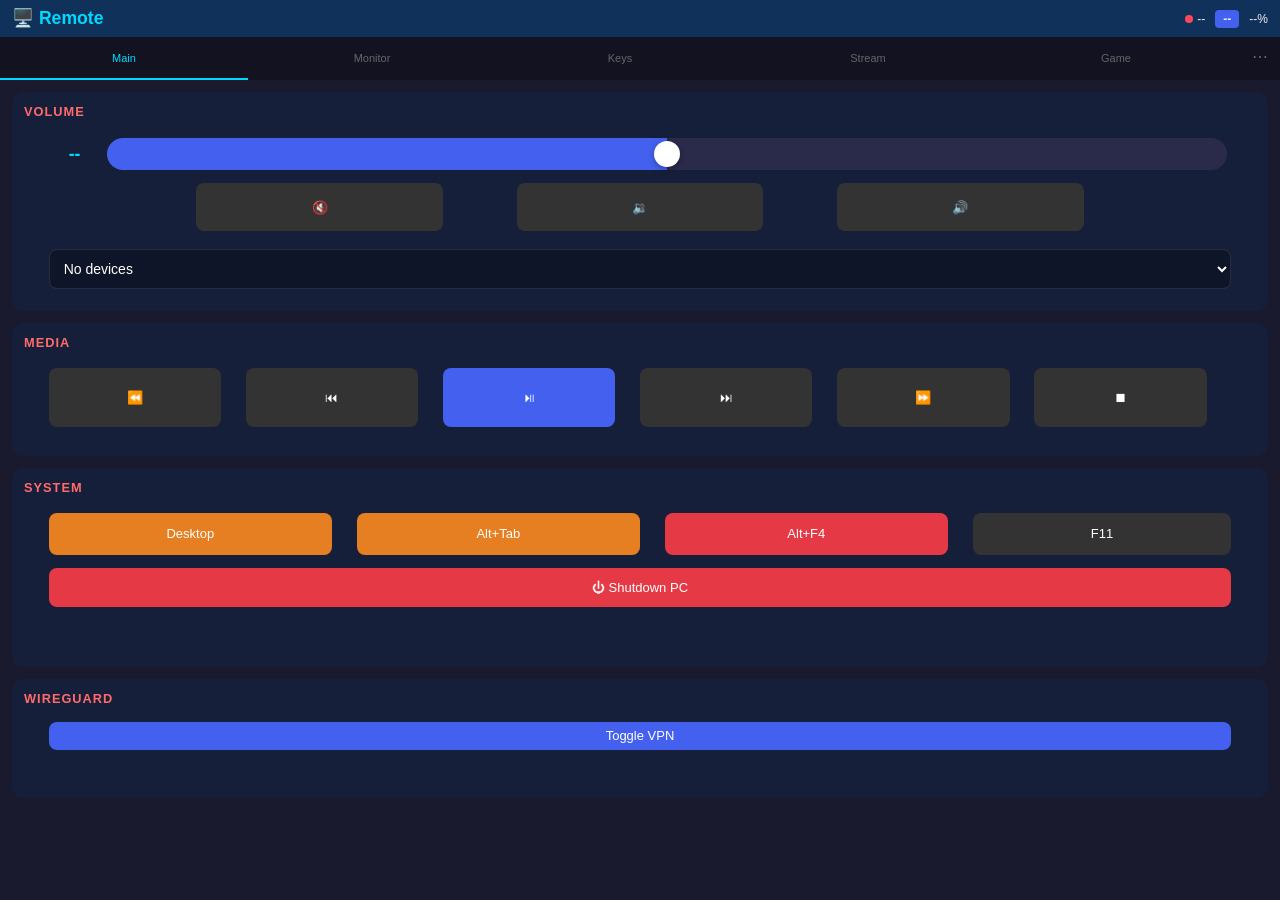
==== commit e71358f3: "Полишинг 2.1: вид элементов, скролл, стрим-CPU, редакторы за 🛠, tabs-модалка, снос nirsoft - Внешний" ====
--- a/RemoteControl.server/wwwroot/index.html
+++ b/RemoteControl.server/wwwroot/index.html
@@ -186,7 +186,8 @@
     </div>
 
     <!-- Layout Editor Overlay -->
-    <div class="layout-editor-overlay" id="layout-editor-overlay">
+    <div class="layout-editor-overlay collapsed" id="layout-editor-overlay">
+        <button class="editor-fab" data-fab="layout-editor-overlay" title="Инструменты редактора">🛠</button>
         <div class="layout-editor-topbar">
             <button class="btn btn-success" id="btn-add-element">+ Add</button>
             <button class="btn btn-dark" id="btn-editor-opacity" title="Реальная / полная непрозрачность">👁</button>
@@ -198,7 +199,8 @@
     </div>
 
     <!-- Page/Stream Editor Overlay -->
-    <div class="layout-editor-overlay" id="page-editor-overlay">
+    <div class="layout-editor-overlay collapsed" id="page-editor-overlay">
+        <button class="editor-fab" data-fab="page-editor-overlay" title="Инструменты редактора">🛠</button>
         <div class="layout-editor-topbar">
             <span class="editor-title" id="page-editor-title">✏️</span>
             <button class="btn btn-success" id="btn-page-add-section">+ Section</button>
@@ -208,6 +210,17 @@
             <button class="btn btn-dark" id="btn-page-cancel">✕</button>
         </div>
         <div class="layout-editor-hint">Тап/свайп — выбор · двойной тап — ✎/✕ · ⤡ — ресайз · панель раздела: +El / ✎ / ↑↓ / ✕</div>
+    </div>
+
+    <!-- Confirm Modal (замена window.confirm) -->
+    <div class="rc-modal-overlay" id="confirm-overlay" data-static>
+        <div class="rc-modal rc-confirm">
+            <div id="confirm-text" class="confirm-text">Sure?</div>
+            <div class="rc-modal-actions">
+                <button class="btn btn-danger" id="btn-confirm-ok">Yes</button>
+                <button class="btn btn-dark" id="btn-confirm-cancel">Cancel</button>
+            </div>
+        </div>
     </div>
 
     <div id="toast"></div>
--- a/RemoteControl.server/wwwroot/css/app.css
+++ b/RemoteControl.server/wwwroot/css/app.css
@@ -1691,7 +1691,6 @@
         display: flex;
         align-items: center;
         justify-content: center;
-        border-radius: inherit;
     }
 
 /* канвас раздела страницы */
@@ -1832,3 +1831,108 @@
     display: block !important;
     pointer-events: none;
 }
+
+
+/* ==========================================================================
+   v2.3: полишинг (fab редактора, confirm, слайдеры, скролл страниц)
+   ========================================================================== */
+
+/* страницы-вкладки — прямые дети .app по лэйауту (скролл .content работает) */
+#pages-root {
+    display: contents;
+}
+
+/* --- инструменты редактора спрятаны за кнопкой --- */
+.editor-fab {
+    position: absolute;
+    top: 8px;
+    right: 8px;
+    z-index: 300;
+    width: 40px;
+    height: 40px;
+    border-radius: 50%;
+    border: 2px solid rgba(0,217,255,.5);
+    background: rgba(0,0,0,.75);
+    color: #00d9ff;
+    font-size: 17px;
+    pointer-events: auto;
+    cursor: pointer;
+    box-shadow: 0 2px 10px rgba(0,0,0,.6);
+}
+
+.layout-editor-overlay:not(.collapsed) .editor-fab {
+    border-color: #00d9ff;
+    background: rgba(0,50,60,.9);
+}
+
+.layout-editor-overlay.collapsed .layout-editor-topbar,
+.layout-editor-overlay.collapsed .editor-layerbar,
+.layout-editor-overlay.collapsed .layout-editor-hint {
+    display: none;
+}
+
+/* --- confirm-модалка --- */
+.rc-confirm .confirm-text {
+    font-size: 14px;
+    color: #ddd;
+    line-height: 1.5;
+}
+
+/* --- слайдер-элемент: как родной volume-блок --- */
+.ge-slider {
+    gap: 10px;
+    padding: 0 4px;
+}
+
+    .ge-slider .widget-val {
+        min-width: 44px;
+        text-align: center;
+        flex-shrink: 0;
+    }
+
+    .ge-slider input[type=range] {
+        flex: 1;
+        min-width: 0;
+    }
+
+/* --- скрытие шапки/вкладок (опция кнопки Fullscreen) --- */
+body.bars-hidden .header,
+body.bars-hidden .tabs {
+    display: none;
+}
+
+/* --- менеджер вкладок: [⠿][имя][✏️] --- */
+.tabman-row {
+    gap: 8px;
+}
+
+.tabman-grip {
+    cursor: grab;
+    color: #556;
+    font-size: 16px;
+    padding: 4px 6px;
+    touch-action: none;
+    user-select: none;
+    flex-shrink: 0;
+}
+
+.tabman-row.dragging {
+    opacity: .85;
+    position: relative;
+    z-index: 10;
+    background: rgba(0,217,255,.06);
+    border-radius: 8px;
+}
+
+.tabman-hidden-mark {
+    color: #556;
+    font-size: 10px;
+    flex-shrink: 0;
+}
+
+.tabman-modal-actions {
+    display: flex;
+    flex-direction: column;
+    gap: 8px;
+    margin-top: 10px;
+}
